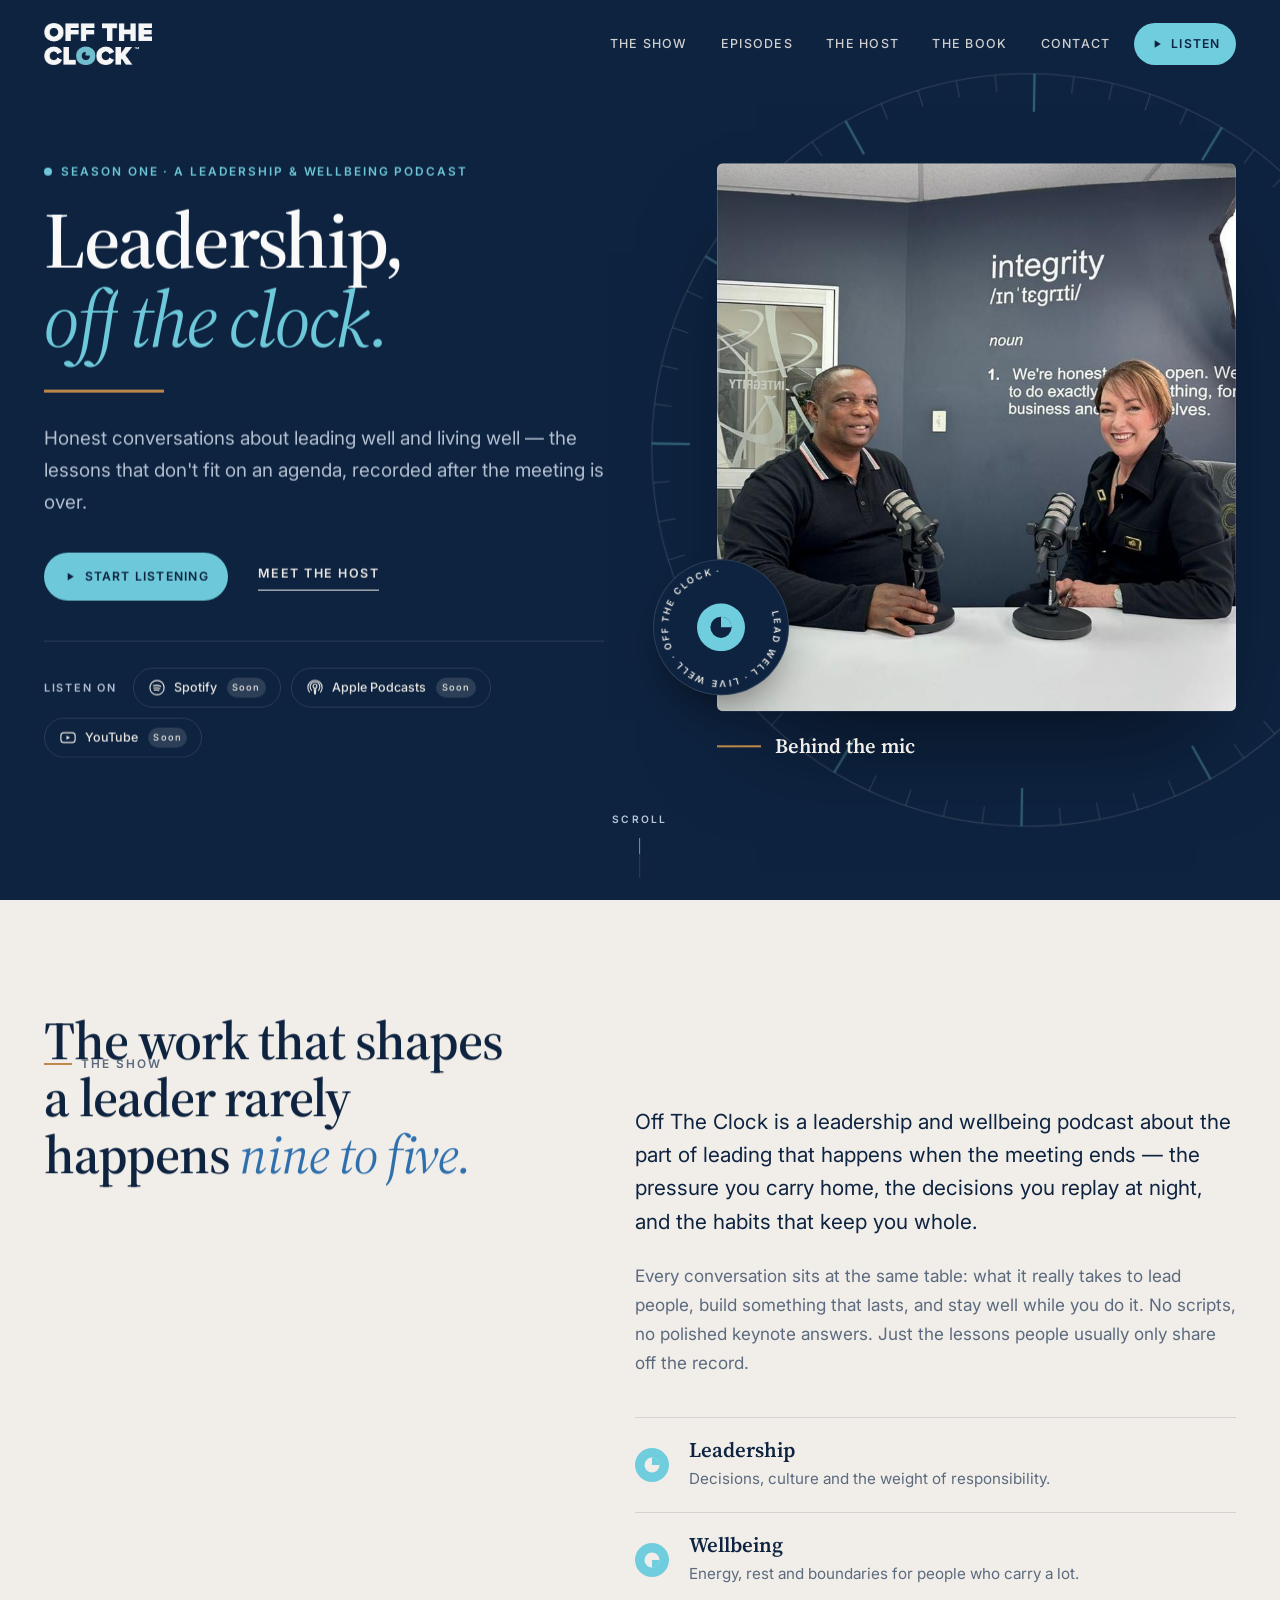
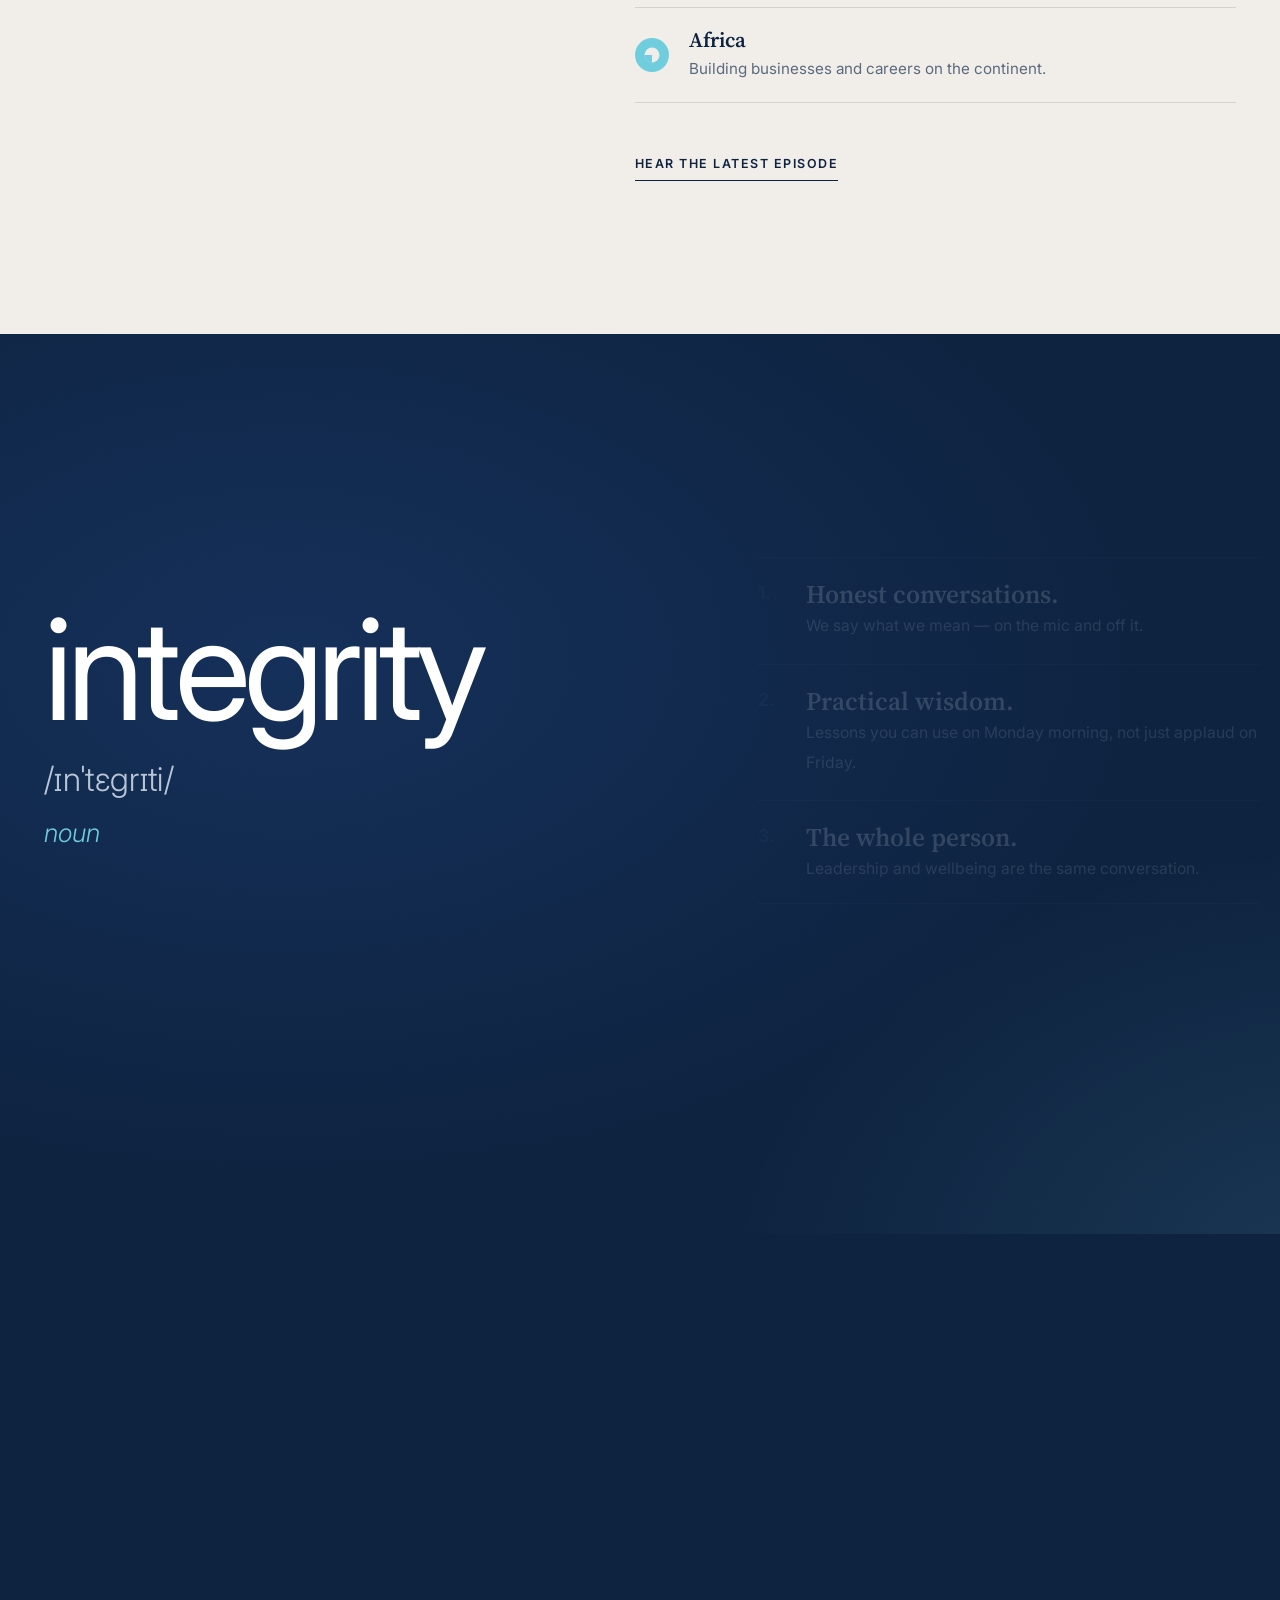
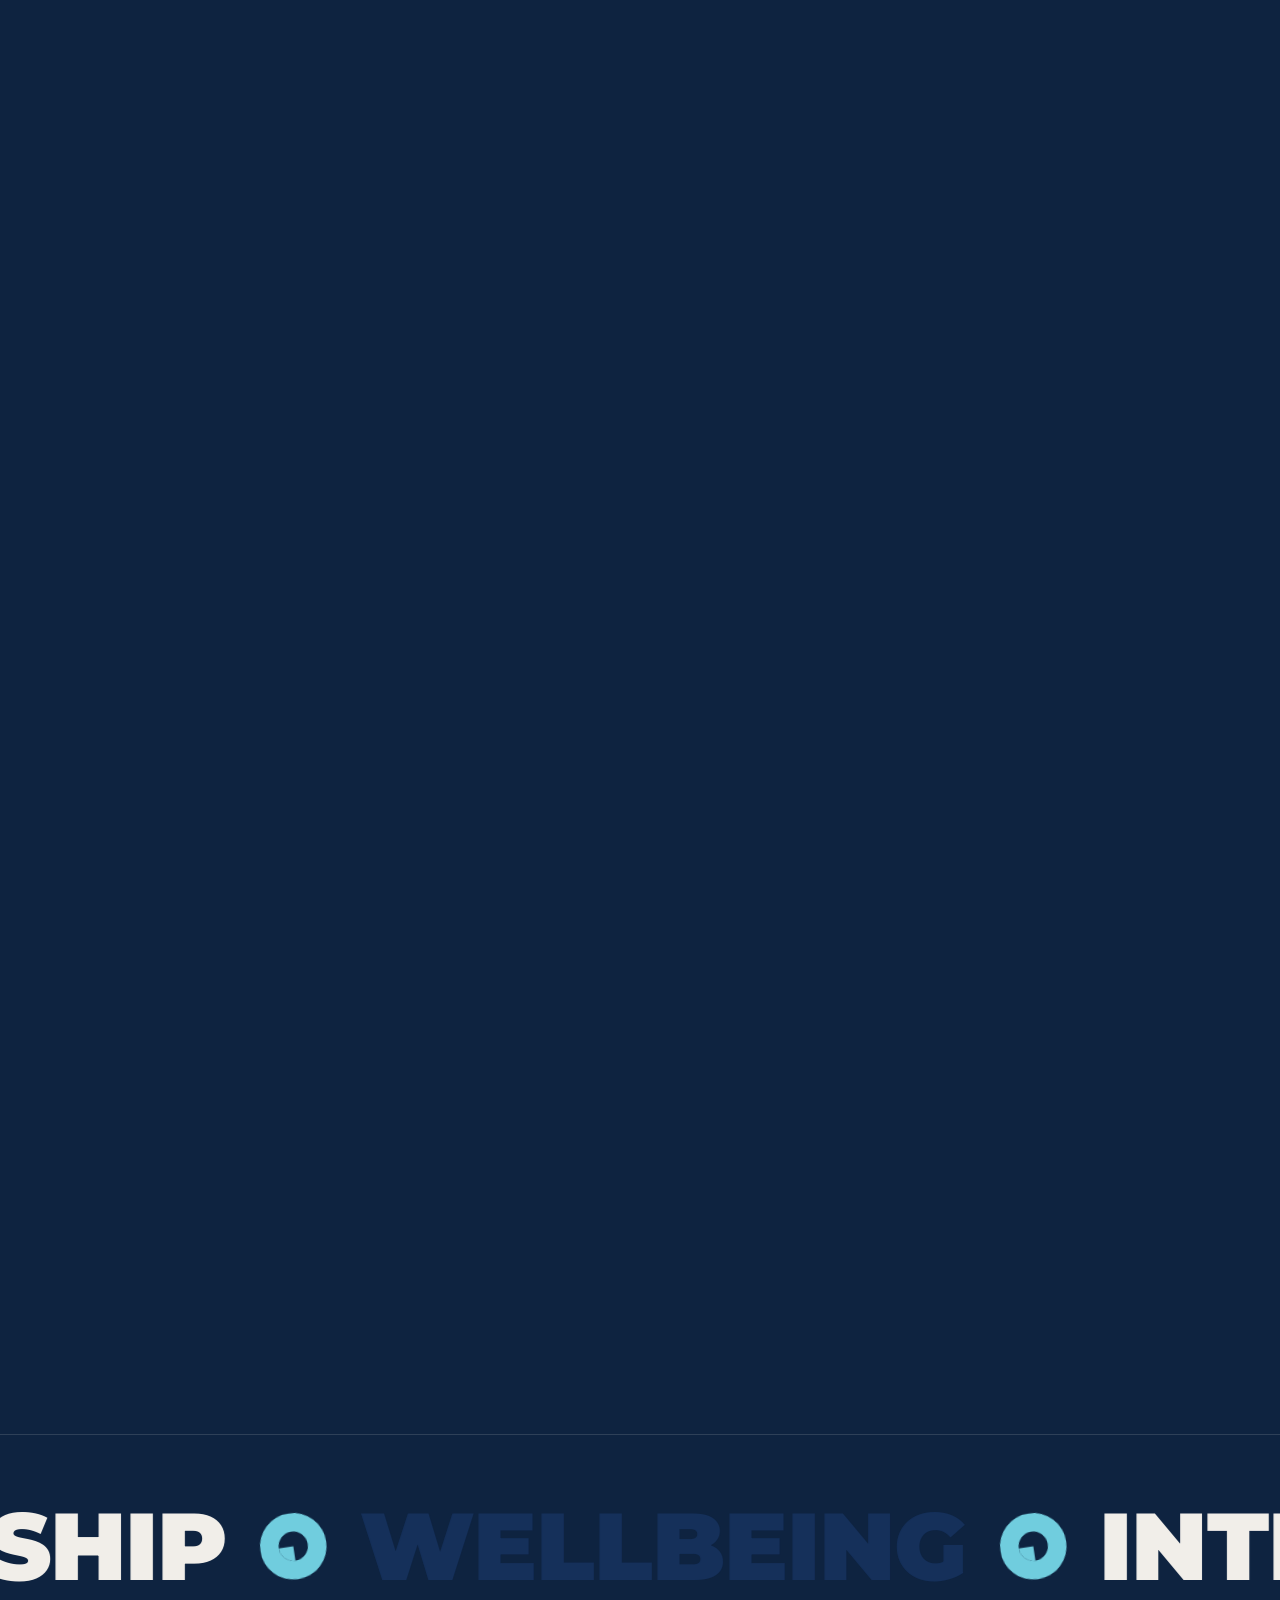
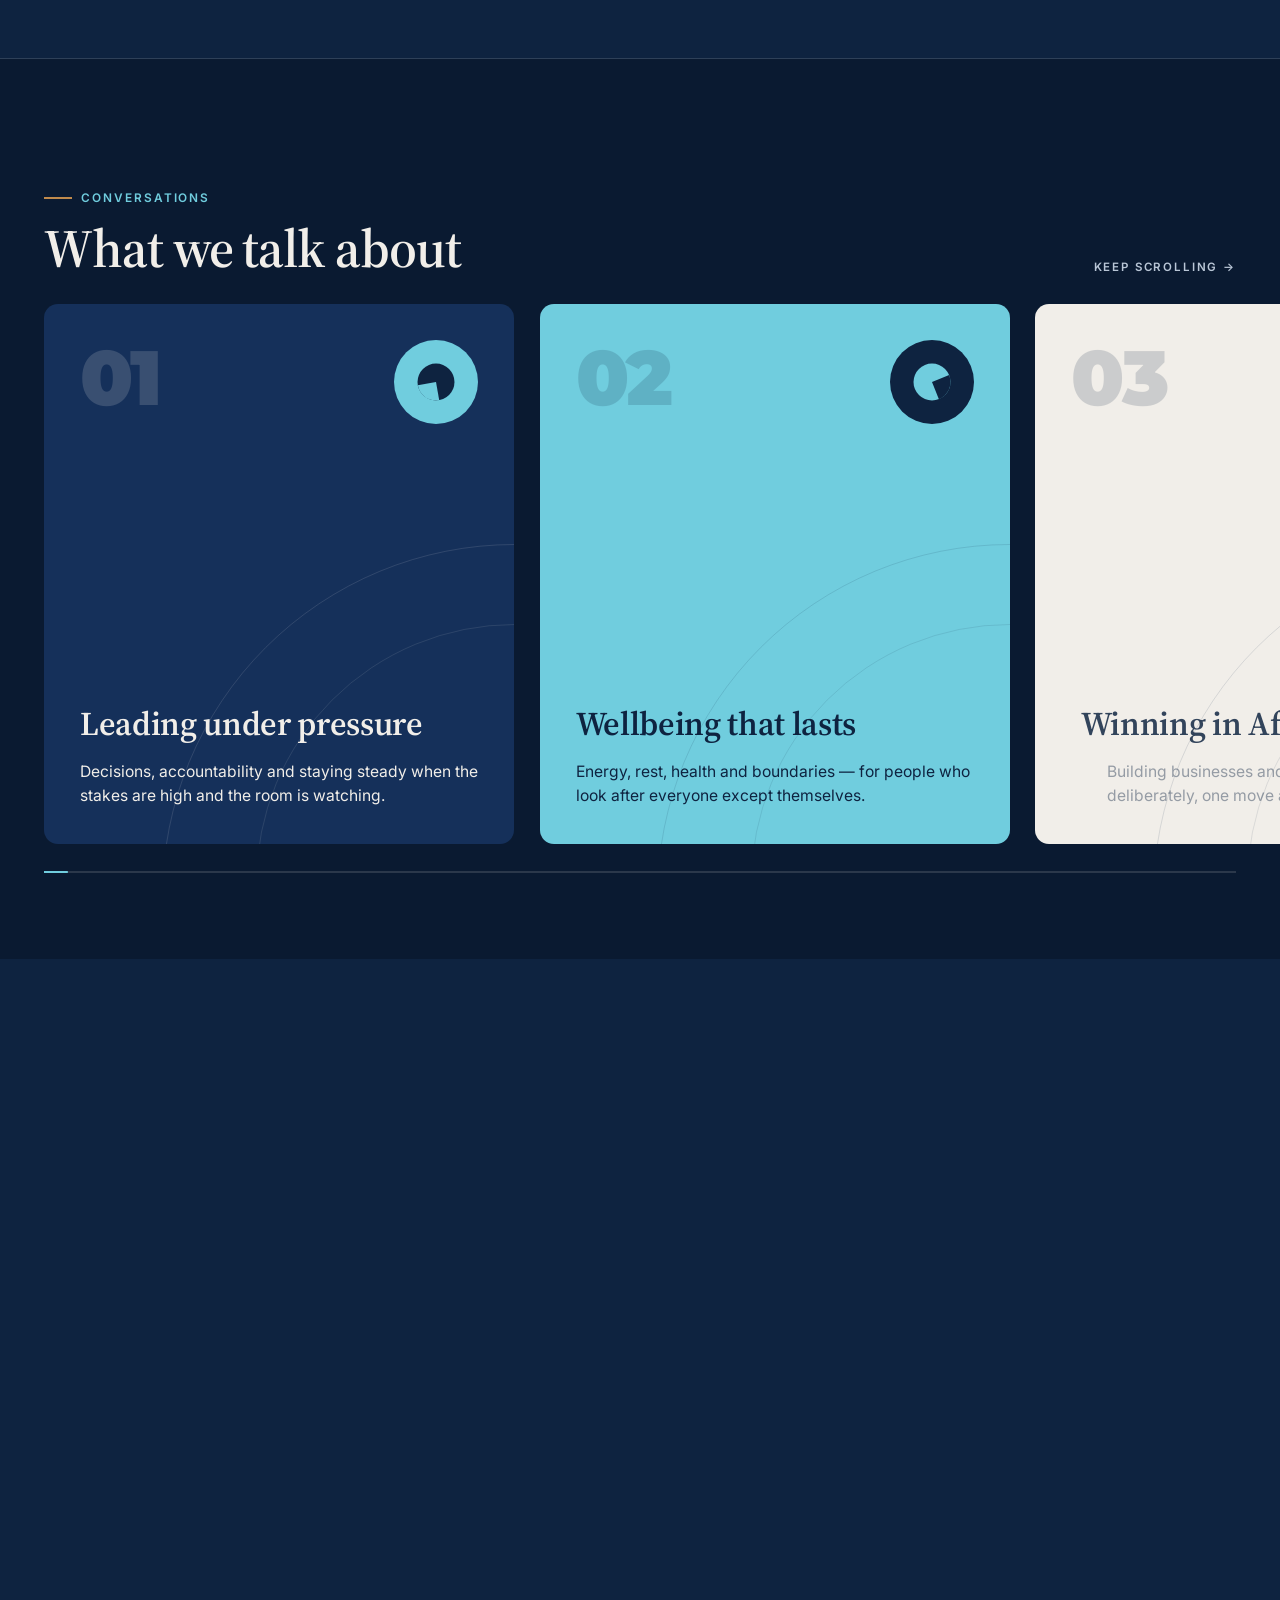
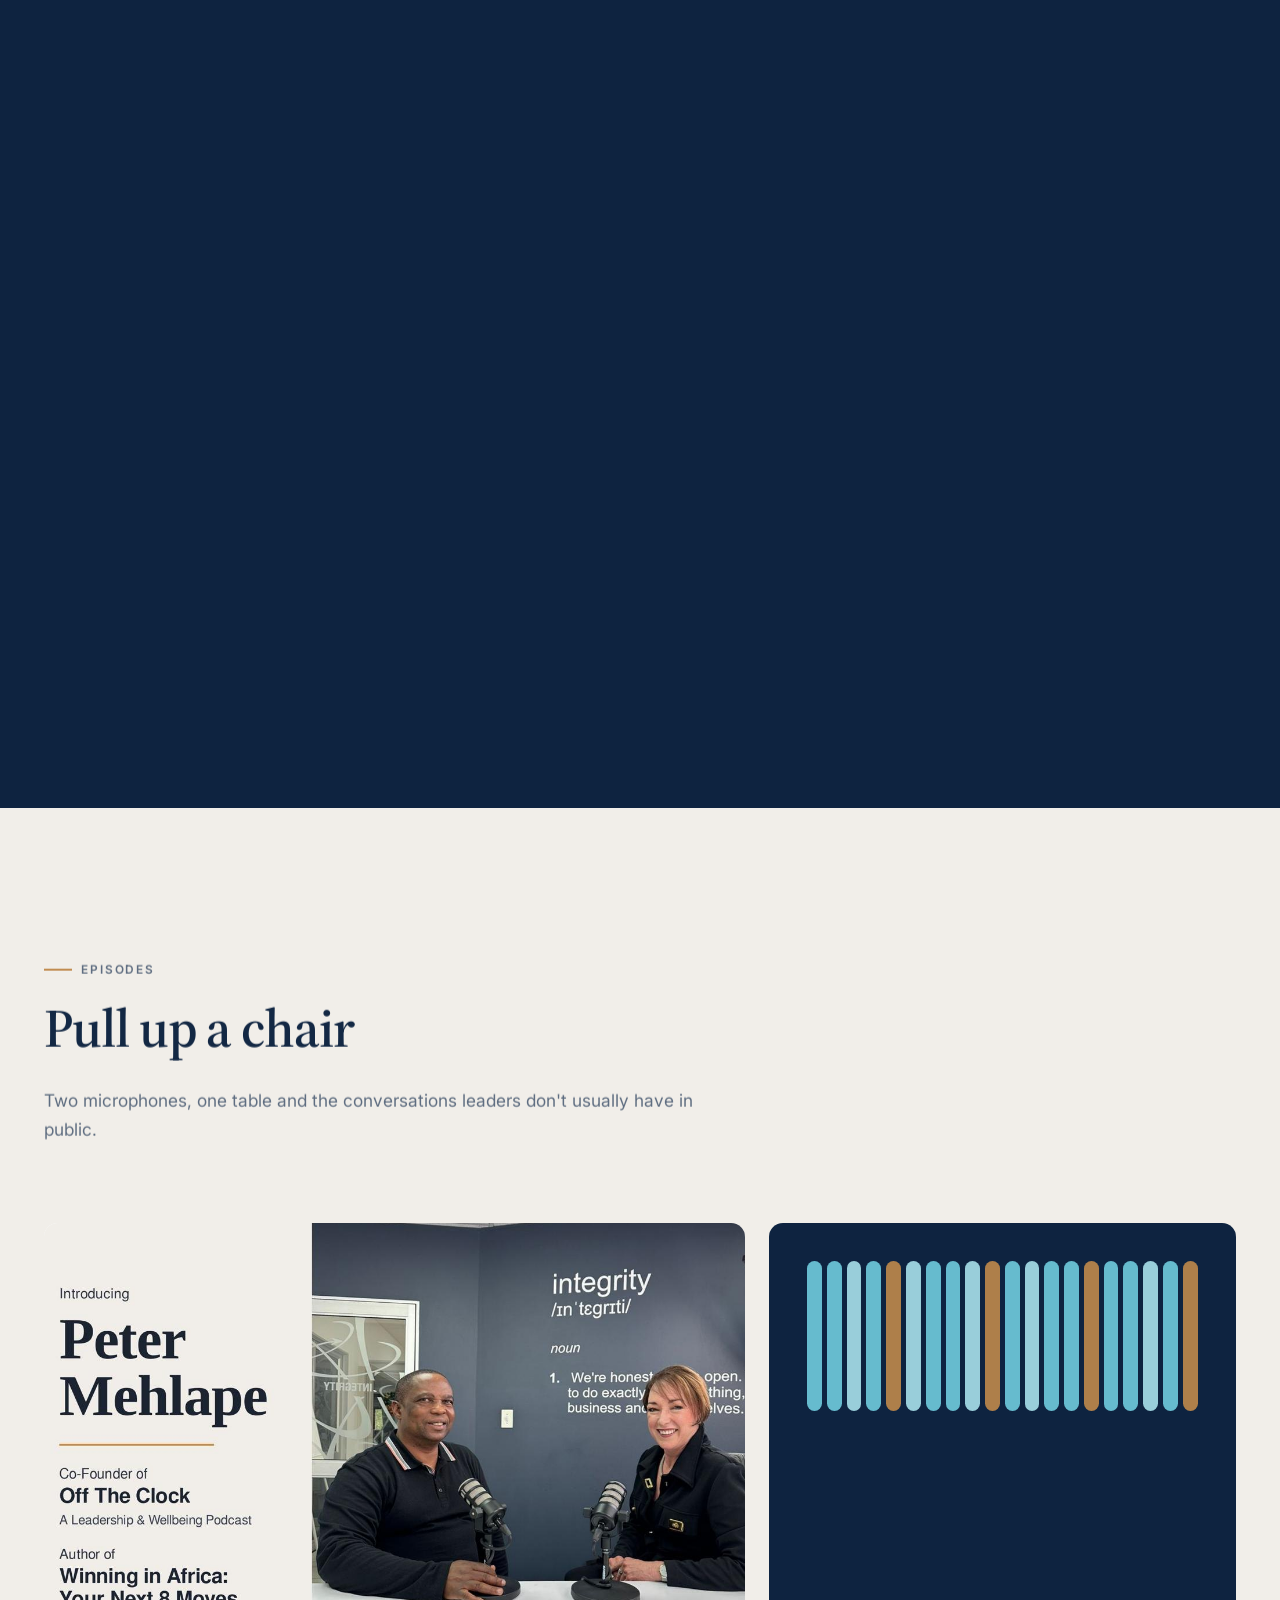
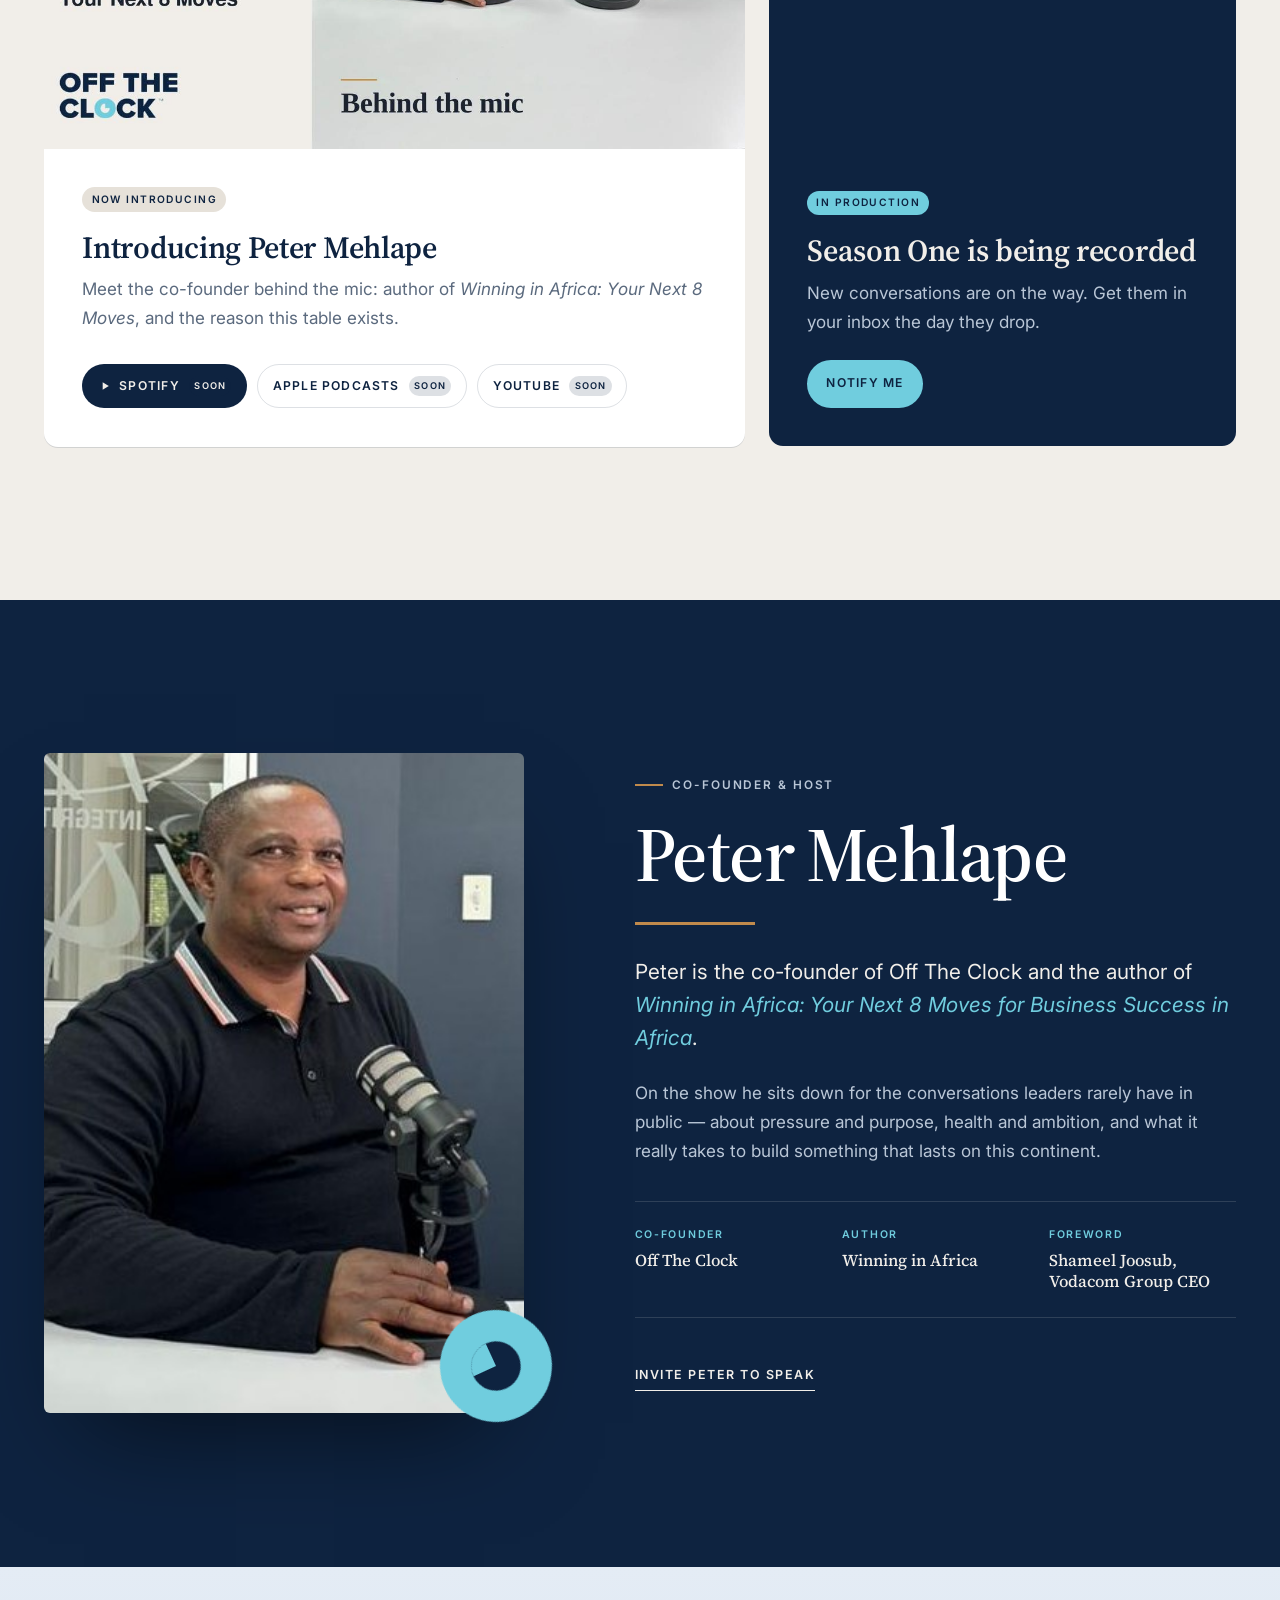
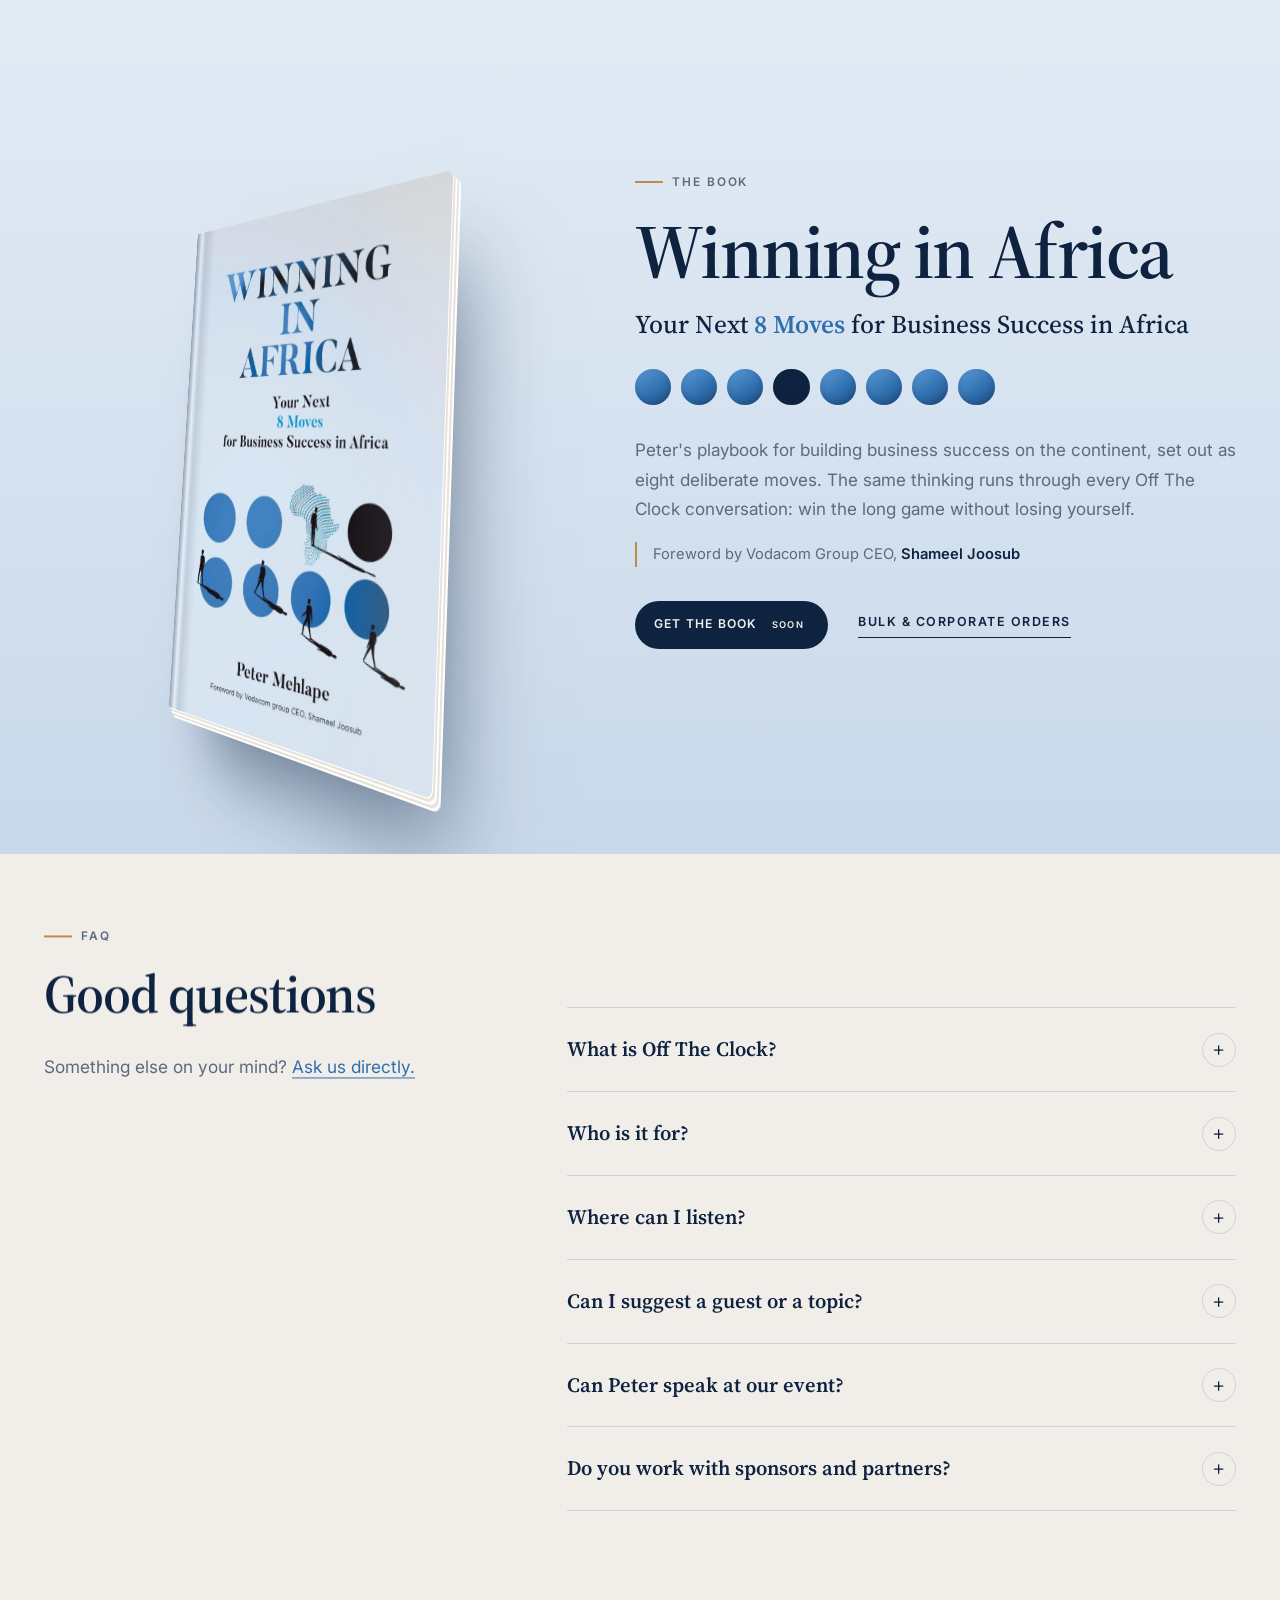
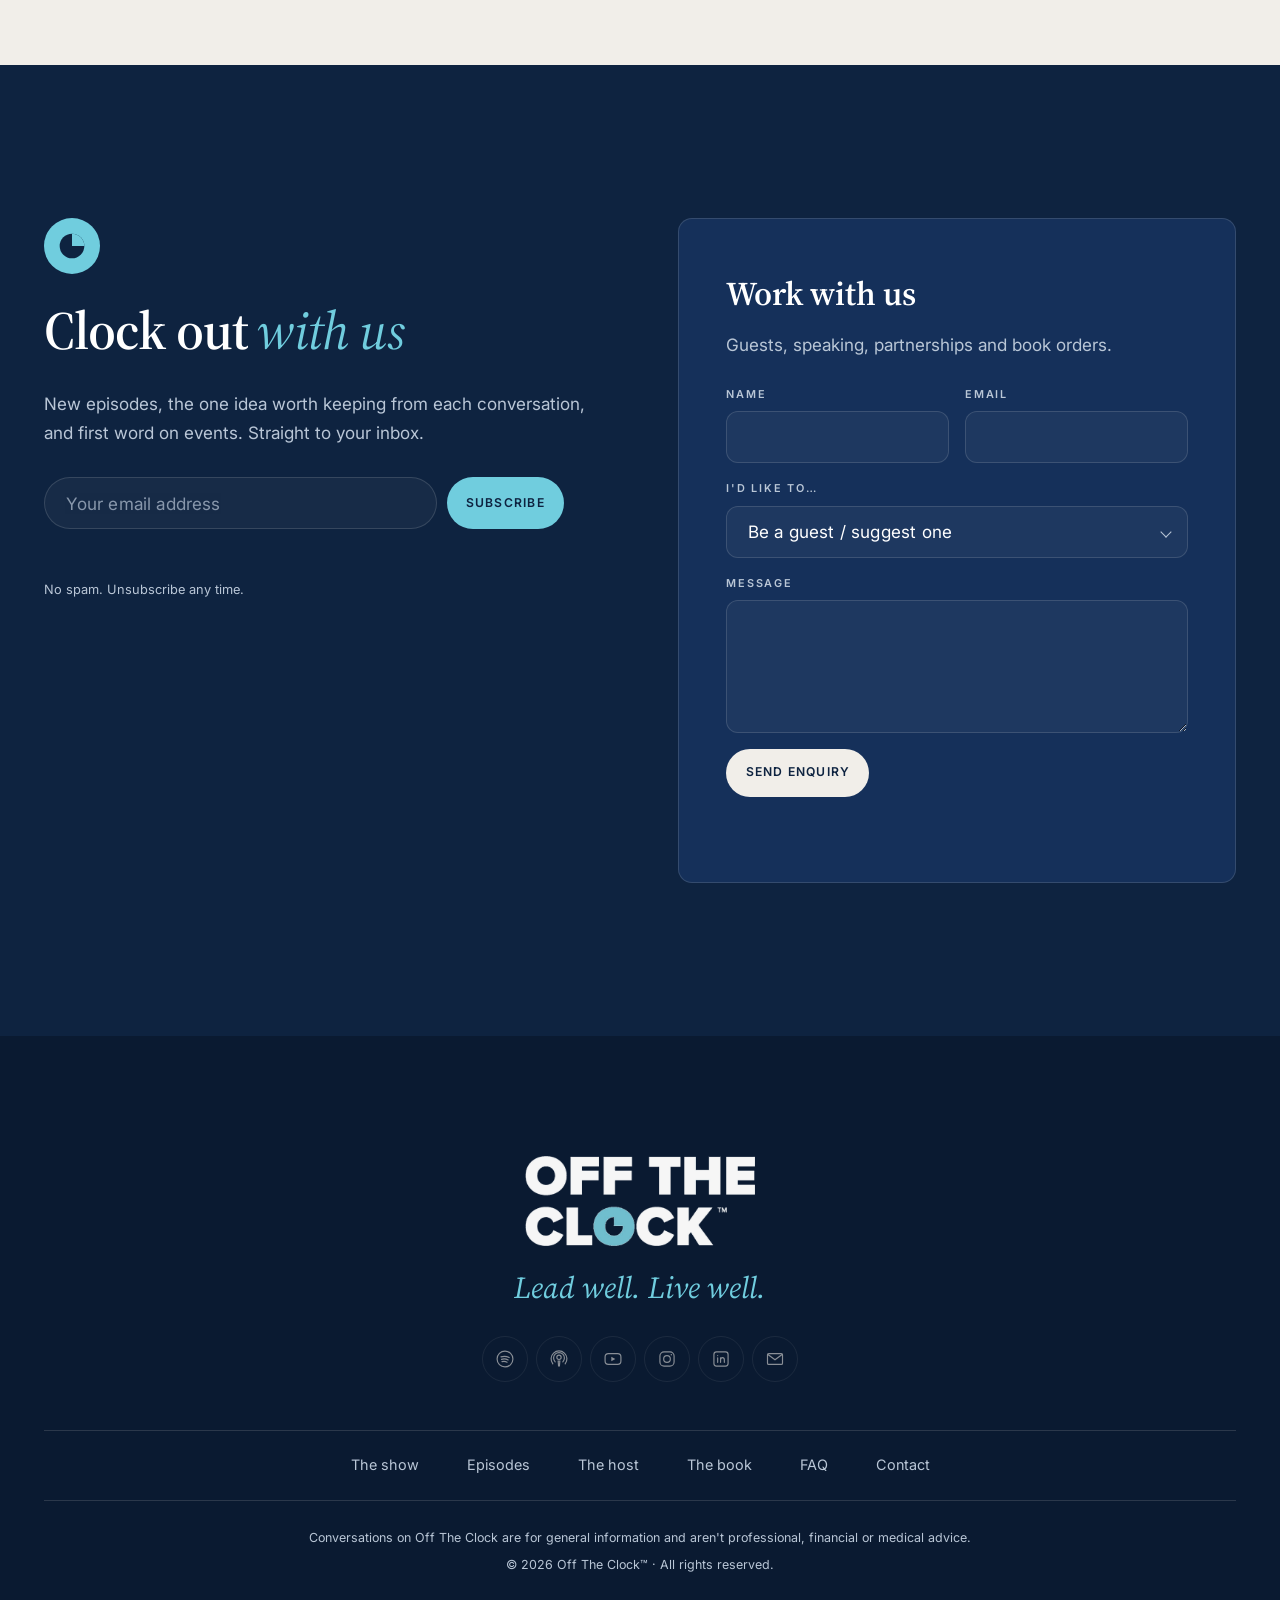
==== index.html @ 6aa18bc6 "Build Off The Clock podcast website Premium one-page site for Off The Clock, the leadership & wellbe" ====
<!doctype html>
<html lang="en-ZA">
<head>
  <meta charset="utf-8">
  <meta name="viewport" content="width=device-width, initial-scale=1, viewport-fit=cover">
  <title>Off The Clock — A Leadership &amp; Wellbeing Podcast</title>
  <meta name="description" content="Off The Clock is a leadership and wellbeing podcast co-founded by Peter Mehlape, author of Winning in Africa: Your Next 8 Moves. Honest conversations about leading well and living well.">
  <meta name="theme-color" content="#0E2340">
  <link rel="icon" href="assets/favicon.svg" type="image/svg+xml">
  <link rel="apple-touch-icon" href="assets/apple-touch-icon.png">
  <!-- TODO before launch: set og:url + <link rel="canonical"> to the live domain -->
  <meta property="og:title" content="Off The Clock — A Leadership &amp; Wellbeing Podcast">
  <meta property="og:description" content="Leadership, off the clock. Honest conversations about leading well and living well, with Peter Mehlape.">
  <meta property="og:type" content="website">
  <meta property="og:image" content="assets/og.jpg">
  <meta name="twitter:card" content="summary_large_image">

  <!-- Flag JS + reduced motion before first paint (prevents a flash of the loader in static mode) -->
  <script>
    document.documentElement.classList.add('js');
    if (window.matchMedia && matchMedia('(prefers-reduced-motion: reduce)').matches) document.documentElement.classList.add('static');
  </script>

  <link rel="preconnect" href="https://fonts.googleapis.com">
  <link rel="preconnect" href="https://fonts.gstatic.com" crossorigin>
  <link href="https://fonts.googleapis.com/css2?family=Inter:wght@300;400;500;600&family=Montserrat:wght@800;900&family=Source+Serif+4:ital,opsz,wght@0,8..60,500;0,8..60,600;0,8..60,700;1,8..60,400;1,8..60,500&display=swap" rel="stylesheet">
  <link rel="stylesheet" href="css/styles.css">
</head>
<body>

<!-- Reusable clock mark (the "O" in the logo). <use href="#clock"> renders it anywhere. -->
<svg width="0" height="0" style="position:absolute" aria-hidden="true" focusable="false">
  <defs>
    <symbol id="clock" viewBox="0 0 100 100">
      <!-- inline styles so each <use> can recolour it via --clock-ring / --clock-face -->
      <circle cx="50" cy="50" r="50" style="fill:var(--clock-ring,#70CDDE)"/>
      <circle cx="50" cy="50" r="22" style="fill:var(--clock-face,#0E2340)"/>
      <path d="M50 50V28A22 22 0 0 1 72 50Z" style="fill:var(--clock-ring,#70CDDE)"/>
    </symbol>
  </defs>
</svg>

<!-- ============================================================
     00 · LOADER — the clock hand sweeps, wordmark rises, curtain lifts
     (hidden in .static, CSS safety timeout 5s)
     ============================================================ -->
<div class="loader" aria-hidden="true">
  <div class="loader__inner">
    <svg class="clock loader__clock" viewBox="0 0 100 100">
      <circle class="clock__ring" cx="50" cy="50" r="50"/>
      <circle class="clock__face" cx="50" cy="50" r="22"/>
      <path class="clock__hand" data-loader-hand d="M50 50V28A22 22 0 0 1 72 50Z"/>
    </svg>
    <span class="loader__word"><span>Off</span> <span>the</span> <span>clock</span></span>
    <span class="loader__rule"></span>
    <span class="loader__tag">A Leadership &amp; Wellbeing Podcast</span>
  </div>
</div>

<!-- ============================================================
     01 · HEADER — logo left, inline nav (desktop), Listen CTA, burger (≤1024px)
     ============================================================ -->
<header class="hdr" data-hdr>
  <a class="hdr__brand" href="#top" aria-label="Off The Clock — home">
    <img src="assets/logo-white.png" alt="Off The Clock" width="1244" height="484">
  </a>
  <nav class="hdr__nav" aria-label="Primary">
    <a href="#show">The show</a>
    <a href="#episodes">Episodes</a>
    <a href="#host">The host</a>
    <a href="#book">The book</a>
    <a href="#contact">Contact</a>
  </nav>
  <div class="hdr__end">
    <a class="btn btn--sky hdr__cta" href="#episodes">
      <svg viewBox="0 0 24 24" aria-hidden="true"><path d="M8 5.5v13l10.5-6.5z"/></svg>
      <span>Listen</span>
    </a>
    <button class="hdr__burger" type="button" aria-expanded="false" aria-controls="drawer" data-menu-open>
      <span class="sr">Open menu</span>
      <i></i><i></i><i></i>
    </button>
  </div>
</header>

<!-- Off-canvas drawer (right) -->
<div class="drawer-scrim" data-menu-close></div>
<aside class="drawer" id="drawer" aria-label="Main menu" inert>
  <button class="drawer__close" type="button" data-menu-close><span class="sr">Close menu</span><svg viewBox="0 0 24 24" aria-hidden="true"><path d="M5 5l14 14M19 5 5 19"/></svg></button>
  <img class="drawer__logo" src="assets/logo-navy.png" alt="" width="1244" height="484">
  <nav class="drawer__nav" aria-label="Menu">
    <a href="#show"><span>01</span>The show</a>
    <a href="#episodes"><span>02</span>Episodes</a>
    <a href="#topics"><span>03</span>Conversations</a>
    <a href="#host"><span>04</span>The host</a>
    <a href="#book"><span>05</span>The book</a>
    <a href="#faq"><span>06</span>FAQ</a>
    <a href="#contact"><span>07</span>Contact</a>
  </nav>
  <p class="drawer__title">Listen on</p>
  <div class="drawer__social">
    <a href="#newsletter" data-link="spotify">Spotify</a>
    <a href="#newsletter" data-link="apple">Apple Podcasts</a>
    <a href="#newsletter" data-link="youtube">YouTube</a>
  </div>
</aside>

<main id="main">

<!-- ============================================================
     02 · HERO — split: headline + platforms left, studio photo right
     ============================================================ -->
<section class="hero section--navy" id="top">
  <!-- decorative clock dial behind everything -->
  <svg class="hero__dial" viewBox="0 0 400 400" aria-hidden="true" data-hero-dial>
    <circle cx="200" cy="200" r="198" />
    <g class="hero__ticks"></g>
  </svg>

  <div class="wrap hero__grid">
    <div class="hero__content" data-hero-content>
      <p class="eyebrow eyebrow--sky" data-hero-fade><span class="dot"></span>Season One · A Leadership &amp; Wellbeing Podcast</p>
      <h1 class="hero__title" data-split="hero">
        <span class="line">Leadership,</span>
        <span class="line"><em>off the clock.</em></span>
      </h1>
      <span class="rule" data-hero-rule></span>
      <p class="hero__sub" data-hero-fade>Honest conversations about leading well and living well — the lessons that don't fit on an agenda, recorded after the meeting is over.</p>
      <div class="hero__actions" data-hero-fade>
        <a class="btn btn--sky" href="#episodes">
          <svg viewBox="0 0 24 24" aria-hidden="true"><path d="M8 5.5v13l10.5-6.5z"/></svg>
          Start listening
        </a>
        <a class="tlink" href="#host">Meet the host</a>
      </div>
      <div class="plats" data-hero-fade>
        <span class="plats__label">Listen on</span>
        <a class="plat" href="#newsletter" data-link="spotify" aria-label="Spotify">
          <svg viewBox="0 0 24 24" aria-hidden="true"><circle cx="12" cy="12" r="9.5"/><path d="M7.2 9.4c3.3-1 6.9-.7 9.8.9M7.8 12.4c2.7-.8 5.6-.5 8 .8M8.4 15.2c2.1-.6 4.2-.4 6.1.6"/></svg>
          <span>Spotify</span>
        </a>
        <a class="plat" href="#newsletter" data-link="apple" aria-label="Apple Podcasts">
          <svg viewBox="0 0 24 24" aria-hidden="true"><circle cx="12" cy="10" r="2.6"/><path d="M11 14.4h2l-.5 6h-1zM7.4 15.4a6.5 6.5 0 1 1 9.2 0"/><path d="M4.6 17.8a9.5 9.5 0 1 1 14.8 0"/></svg>
          <span>Apple Podcasts</span>
        </a>
        <a class="plat" href="#newsletter" data-link="youtube" aria-label="YouTube">
          <svg viewBox="0 0 24 24" aria-hidden="true"><rect x="2.5" y="5.5" width="19" height="13" rx="4"/><path class="fill" d="M10 9.2v5.6l4.8-2.8z"/></svg>
          <span>YouTube</span>
        </a>
      </div>
    </div>

    <figure class="hero__media" data-hero-media>
      <div class="hero__frame" data-hero-frame>
        <div class="ph" data-hero-img>
          <img src="assets/studio.jpg" alt="Peter Mehlape and a guest at the Off The Clock studio table, two podcast microphones between them and the word 'integrity' on the wall behind" width="780" height="824" fetchpriority="high" decoding="async">
        </div>
      </div>
      <figcaption class="hero__cap" data-hero-fade><span class="rule rule--sm"></span>Behind the mic</figcaption>
      <!-- rotating badge around the clock mark -->
      <div class="badge" data-badge aria-hidden="true">
        <svg class="badge__text" viewBox="0 0 200 200">
          <defs><path id="badge-circle" d="M100 100m-78 0a78 78 0 1 1 156 0a78 78 0 1 1-156 0"/></defs>
          <text><textPath href="#badge-circle">LEAD WELL · LIVE WELL · OFF THE CLOCK ·</textPath></text>
        </svg>
        <svg class="clock badge__clock"><use href="#clock"/></svg>
      </div>
    </figure>
  </div>

  <a class="hero__cue" href="#show" aria-label="Scroll to the show" data-hero-fade>
    <span>Scroll</span>
    <i></i>
  </a>
</section>

<!-- ============================================================
     03 · THE SHOW — statement + copy + three pillars
     ============================================================ -->
<section class="show section--paper" id="show">
  <div class="wrap show__grid">
    <div class="show__head">
      <p class="eyebrow" data-fade>The show</p>
      <h2 class="h-display" data-split data-speed="0.85">The work that shapes a leader rarely happens <em>nine to five.</em></h2>
    </div>
    <div class="show__copy">
      <p class="lead" data-fade>Off The Clock is a leadership and wellbeing podcast about the part of leading that happens when the meeting ends — the pressure you carry home, the decisions you replay at night, and the habits that keep you whole.</p>
      <p data-fade>Every conversation sits at the same table: what it really takes to lead people, build something that lasts, and stay well while you do it. No scripts, no polished keynote answers. Just the lessons people usually only share off the record.</p>
      <ol class="pillars" data-stagger>
        <li>
          <svg class="clock clock--sm"><use href="#clock"/></svg>
          <div><strong>Leadership</strong><span>Decisions, culture and the weight of responsibility.</span></div>
        </li>
        <li>
          <svg class="clock clock--sm clock--q2"><use href="#clock"/></svg>
          <div><strong>Wellbeing</strong><span>Energy, rest and boundaries for people who carry a lot.</span></div>
        </li>
        <li>
          <svg class="clock clock--sm clock--q3"><use href="#clock"/></svg>
          <div><strong>Africa</strong><span>Building businesses and careers on the continent.</span></div>
        </li>
      </ol>
      <a class="tlink tlink--ink" href="#episodes" data-fade>Hear the latest episode</a>
    </div>
  </div>
</section>

<!-- ============================================================
     04 · INTEGRITY — PINNED: the studio wall as typography.
          The word rises, then three definitions (the show's principles) light up in turn.
     ============================================================ -->
<section class="integrity section--navy" id="integrity" data-pin="integrity">
  <div class="integrity__stage">
    <div class="integrity__bg" data-int-bg aria-hidden="true"></div>
    <div class="wrap integrity__inner">
      <div class="integrity__word">
        <h2 class="integrity__title" data-int-title>integrity</h2>
        <p class="integrity__ipa" data-int-ipa>/ɪnˈtɛɡrɪti/</p>
        <p class="integrity__pos" data-int-ipa><em>noun</em></p>
      </div>
      <ol class="defs">
        <li data-def><span>1.</span><div><strong>Honest conversations.</strong><em>We say what we mean — on the mic and off it.</em></div></li>
        <li data-def><span>2.</span><div><strong>Practical wisdom.</strong><em>Lessons you can use on Monday morning, not just applaud on Friday.</em></div></li>
        <li data-def><span>3.</span><div><strong>The whole person.</strong><em>Leadership and wellbeing are the same conversation.</em></div></li>
      </ol>
      <p class="integrity__note" data-int-note>We record at a table with this word on the wall. We took it personally.</p>
    </div>
  </div>
</section>

<!-- ============================================================
     04b · MARQUEE — continuous ticker; speeds up / reverses with scroll velocity
     ============================================================ -->
<section class="marquee section--navy" aria-hidden="true">
  <div class="marquee__row" data-marquee>
    <div class="marquee__set"><span>Leadership</span><svg class="clock"><use href="#clock"/></svg><span>Wellbeing</span><svg class="clock"><use href="#clock"/></svg><span>Integrity</span><svg class="clock"><use href="#clock"/></svg><span>Winning in Africa</span><svg class="clock"><use href="#clock"/></svg><span>Off the clock</span><svg class="clock"><use href="#clock"/></svg></div>
    <div class="marquee__set"><span>Leadership</span><svg class="clock"><use href="#clock"/></svg><span>Wellbeing</span><svg class="clock"><use href="#clock"/></svg><span>Integrity</span><svg class="clock"><use href="#clock"/></svg><span>Winning in Africa</span><svg class="clock"><use href="#clock"/></svg><span>Off the clock</span><svg class="clock"><use href="#clock"/></svg></div>
  </div>
</section>

<!-- ============================================================
     05 · TOPICS — PINNED horizontal gallery of conversation themes.
          Each card's clock hand turns as the card crosses the screen.
     ============================================================ -->
<section class="topics section--deep" id="topics" data-pin="topics">
  <div class="topics__stage">
    <div class="topics__head wrap">
      <div>
        <p class="eyebrow eyebrow--sky" data-fade>Conversations</p>
        <h2 class="h-display" data-split>What we talk about</h2>
      </div>
      <p class="topics__hint" data-fade>Keep scrolling <span aria-hidden="true">→</span></p>
    </div>
    <div class="topics__viewport">
      <div class="topics__track" data-track>
        <article class="tcard tcard--navy">
          <span class="tcard__num">01</span>
          <svg class="clock tcard__clock" viewBox="0 0 100 100"><circle class="clock__ring" cx="50" cy="50" r="50"/><circle class="clock__face" cx="50" cy="50" r="22"/><path class="clock__hand" data-hand d="M50 50V28A22 22 0 0 1 72 50Z"/></svg>
          <div class="tcard__body"><h3 class="tcard__label">Leading under pressure</h3><p class="tcard__meta">Decisions, accountability and staying steady when the stakes are high and the room is watching.</p></div>
        </article>
        <article class="tcard tcard--sky">
          <span class="tcard__num">02</span>
          <svg class="clock tcard__clock" viewBox="0 0 100 100"><circle class="clock__ring" cx="50" cy="50" r="50"/><circle class="clock__face" cx="50" cy="50" r="22"/><path class="clock__hand" data-hand d="M50 50V28A22 22 0 0 1 72 50Z"/></svg>
          <div class="tcard__body"><h3 class="tcard__label">Wellbeing that lasts</h3><p class="tcard__meta">Energy, rest, health and boundaries — for people who look after everyone except themselves.</p></div>
        </article>
        <article class="tcard tcard--paper">
          <span class="tcard__num">03</span>
          <svg class="clock tcard__clock" viewBox="0 0 100 100"><circle class="clock__ring" cx="50" cy="50" r="50"/><circle class="clock__face" cx="50" cy="50" r="22"/><path class="clock__hand" data-hand d="M50 50V28A22 22 0 0 1 72 50Z"/></svg>
          <div class="tcard__body"><h3 class="tcard__label">Winning in Africa</h3><p class="tcard__meta">Building businesses and careers on the continent — deliberately, one move at a time.</p></div>
        </article>
        <article class="tcard tcard--gold">
          <span class="tcard__num">04</span>
          <svg class="clock tcard__clock" viewBox="0 0 100 100"><circle class="clock__ring" cx="50" cy="50" r="50"/><circle class="clock__face" cx="50" cy="50" r="22"/><path class="clock__hand" data-hand d="M50 50V28A22 22 0 0 1 72 50Z"/></svg>
          <div class="tcard__body"><h3 class="tcard__label">Culture &amp; teams</h3><p class="tcard__meta">Building teams people want to show up for — and keeping your word when it costs you.</p></div>
        </article>
        <article class="tcard tcard--ink">
          <span class="tcard__num">05</span>
          <svg class="clock tcard__clock" viewBox="0 0 100 100"><circle class="clock__ring" cx="50" cy="50" r="50"/><circle class="clock__face" cx="50" cy="50" r="22"/><path class="clock__hand" data-hand d="M50 50V28A22 22 0 0 1 72 50Z"/></svg>
          <div class="tcard__body"><h3 class="tcard__label">Life off the clock</h3><p class="tcard__meta">Family, health and purpose — the parts of life that make the work worth doing.</p></div>
        </article>
      </div>
    </div>
    <div class="topics__progress" aria-hidden="true"><span data-track-bar></span></div>
  </div>
</section>

<!-- ============================================================
     06 · EPISODES — featured episode + "in production" card
     To add an episode: duplicate the .ep block. Platform links come from LINKS in js/main.js.
     ============================================================ -->
<section class="episodes section--paper" id="episodes">
  <div class="wrap">
    <header class="sec-head">
      <p class="eyebrow" data-fade>Episodes</p>
      <h2 class="h-display" data-split>Pull up a chair</h2>
      <p class="sec-head__lead" data-fade>Two microphones, one table and the conversations leaders don't usually have in public.</p>
    </header>

    <ul class="epgrid" data-batch>
      <li class="ep ep--feature" data-tilt>
        <div class="ep__media"><div class="zoom"><div class="ph">
          <img src="assets/promo-introducing-peter.jpg" alt="Introducing Peter Mehlape — Co-Founder of Off The Clock and author of Winning in Africa, pictured behind the mic in the studio" width="1280" height="960" loading="lazy" decoding="async">
        </div></div></div>
        <div class="ep__body">
          <span class="tag">Now introducing</span>
          <h3>Introducing Peter Mehlape</h3>
          <p>Meet the co-founder behind the mic: author of <em>Winning in Africa: Your Next 8 Moves</em>, and the reason this table exists.</p>
          <div class="ep__listen">
            <a class="btn btn--navy" href="#newsletter" data-link="spotify">
              <svg viewBox="0 0 24 24" aria-hidden="true"><path d="M8 5.5v13l10.5-6.5z"/></svg>Spotify
            </a>
            <a class="btn btn--line" href="#newsletter" data-link="apple">Apple Podcasts</a>
            <a class="btn btn--line" href="#newsletter" data-link="youtube">YouTube</a>
          </div>
        </div>
      </li>
      <li class="ep ep--next">
        <div class="ep__wave" aria-hidden="true" data-wave>
          <i></i><i></i><i></i><i></i><i></i><i></i><i></i><i></i><i></i><i></i><i></i><i></i><i></i><i></i><i></i><i></i><i></i><i></i><i></i><i></i>
        </div>
        <div class="ep__body">
          <span class="tag tag--sky">In production</span>
          <h3>Season One is being recorded</h3>
          <p>New conversations are on the way. Get them in your inbox the day they drop.</p>
          <a class="btn btn--sky" href="#newsletter">Notify me</a>
        </div>
      </li>
    </ul>
  </div>
</section>

<!-- ============================================================
     07 · HOST — portrait + bio + credentials
     ============================================================ -->
<section class="host section--navy" id="host">
  <div class="wrap host__grid">
    <div class="host__media" data-host-media>
      <div class="host__frame">
        <div class="ph" data-drift>
          <img src="assets/peter.jpg" alt="Portrait of Peter Mehlape smiling at the studio table beside a podcast microphone" width="400" height="550" loading="lazy" decoding="async">
        </div>
      </div>
      <svg class="clock host__clock" aria-hidden="true"><use href="#clock"/></svg>
    </div>
    <div class="host__copy">
      <p class="eyebrow eyebrow--sky" data-fade>Co-founder &amp; host</p>
      <h2 class="h-display h-display--xl" data-split>Peter Mehlape</h2>
      <span class="rule" data-fade></span>
      <p class="lead" data-fade>Peter is the co-founder of Off The Clock and the author of <em>Winning in Africa: Your Next 8 Moves for Business Success in Africa</em>.</p>
      <p data-fade>On the show he sits down for the conversations leaders rarely have in public — about pressure and purpose, health and ambition, and what it really takes to build something that lasts on this continent.</p>
      <dl class="creds" data-stagger>
        <div><dt>Co-Founder</dt><dd>Off The Clock</dd></div>
        <div><dt>Author</dt><dd>Winning in Africa</dd></div>
        <div><dt>Foreword</dt><dd>Shameel Joosub, Vodacom Group CEO</dd></div>
      </dl>
      <a class="tlink" href="#contact" data-topic="Book Peter to speak" data-fade>Invite Peter to speak</a>
    </div>
  </div>
</section>

<!-- ============================================================
     08 · BOOK — Winning in Africa: 3D cover + eight moves
     ============================================================ -->
<section class="book section--sky" id="book">
  <div class="wrap book__grid">
    <div class="book__stage">
      <div class="book3d-scroll" data-book-scroll>
        <div class="book3d" data-book>
          <div class="book3d__cover">
            <img src="assets/book-winning-in-africa.jpg" alt="Cover of Winning in Africa: Your Next 8 Moves for Business Success in Africa by Peter Mehlape, foreword by Vodacom Group CEO Shameel Joosub" width="854" height="1280" loading="lazy" decoding="async">
          </div>
        </div>
      </div>
    </div>
    <div class="book__copy">
      <p class="eyebrow" data-fade>The book</p>
      <h2 class="h-display h-display--xl" data-split>Winning in Africa</h2>
      <p class="book__sub" data-fade>Your Next <strong>8 Moves</strong> for Business Success in Africa</p>
      <div class="moves" aria-label="Eight moves" data-moves>
        <i></i><i></i><i></i><i></i><i></i><i></i><i></i><i></i>
      </div>
      <p data-fade>Peter's playbook for building business success on the continent, set out as eight deliberate moves. The same thinking runs through every Off The Clock conversation: win the long game without losing yourself.</p>
      <p class="book__fwd" data-fade>Foreword by Vodacom Group CEO, <strong>Shameel Joosub</strong></p>
      <div class="book__actions" data-fade>
        <a class="btn btn--navy" href="#contact" data-link="book" data-topic="Order Winning in Africa">Get the book</a>
        <a class="tlink tlink--ink" href="#contact" data-topic="Order Winning in Africa">Bulk &amp; corporate orders</a>
      </div>
    </div>
  </div>
</section>

<!-- ============================================================
     09 · FAQ
     ============================================================ -->
<section class="faq section--paper" id="faq">
  <div class="wrap faq__grid">
    <header class="sec-head" data-speed="0.85">
      <p class="eyebrow" data-fade>FAQ</p>
      <h2 class="h-display" data-split>Good questions</h2>
      <p class="sec-head__lead" data-fade>Something else on your mind? <a class="inline" href="#contact">Ask us directly.</a></p>
    </header>
    <div class="faq__list">
      <details data-fade><summary>What is Off The Clock?</summary><p>A leadership and wellbeing podcast co-founded by Peter Mehlape. Each episode is an honest conversation about leading well and living well — the lessons people usually only share off the record.</p></details>
      <details data-fade><summary>Who is it for?</summary><p>Leaders, founders, managers and anyone carrying responsibility for other people — and anyone who wants to do that without burning out.</p></details>
      <details data-fade><summary>Where can I listen?</summary><p>On the major podcast platforms. The links on this page go live as each platform launches — subscribe to the newsletter and you'll hear the moment they do.</p></details>
      <details data-fade><summary>Can I suggest a guest or a topic?</summary><p>Please do. Use the enquiry form below and choose “Be a guest / suggest one”. Tell us who they are and what the conversation should be about.</p></details>
      <details data-fade><summary>Can Peter speak at our event?</summary><p>Yes. Send a short brief through the enquiry form — the date, audience and what you'd like people to leave with.</p></details>
      <details data-fade><summary>Do you work with sponsors and partners?</summary><p>Selectively, and only with partners whose values fit the show. Choose “Partnerships” in the enquiry form.</p></details>
    </div>
  </div>
</section>

<!-- ============================================================
     10 · CONTACT — newsletter (left) + enquiry form (right)
     Endpoints and email live in LINKS / *_ENDPOINT in js/main.js
     ============================================================ -->
<section class="contact section--navy" id="contact">
  <div class="wrap contact__grid">
    <div class="contact__letter" id="newsletter">
      <svg class="clock contact__clock" aria-hidden="true"><use href="#clock"/></svg>
      <h2 class="h-display" data-split>Clock out <em>with us</em></h2>
      <p data-fade>New episodes, the one idea worth keeping from each conversation, and first word on events. Straight to your inbox.</p>
      <form class="signup" data-signup data-fade action="#" method="post" novalidate>
        <label class="sr" for="email">Email address</label>
        <input id="email" name="email" type="email" placeholder="Your email address" autocomplete="email" required>
        <button class="btn btn--sky" type="submit">Subscribe</button>
        <p class="signup__msg" data-signup-msg role="status"></p>
      </form>
      <p class="fine" data-fade>No spam. Unsubscribe any time.</p>
    </div>

    <div class="contact__form" data-fade>
      <h3>Work with us</h3>
      <p>Guests, speaking, partnerships and book orders.</p>
      <form class="enquiry" data-enquiry action="#" method="post" novalidate>
        <div class="field">
          <label for="q-name">Name</label>
          <input id="q-name" name="name" type="text" autocomplete="name" required>
        </div>
        <div class="field">
          <label for="q-email">Email</label>
          <input id="q-email" name="email" type="email" autocomplete="email" required>
        </div>
        <div class="field field--full">
          <label for="q-topic">I'd like to…</label>
          <select id="q-topic" name="topic">
            <option>Be a guest / suggest one</option>
            <option>Book Peter to speak</option>
            <option>Partnerships &amp; sponsorship</option>
            <option>Order Winning in Africa</option>
            <option>Something else</option>
          </select>
        </div>
        <div class="field field--full">
          <label for="q-msg">Message</label>
          <textarea id="q-msg" name="message" rows="4" required></textarea>
        </div>
        <!-- honeypot: humans never see or fill this -->
        <input class="hp" type="text" name="company" tabindex="-1" autocomplete="off" aria-hidden="true">
        <button class="btn btn--light" type="submit">Send enquiry</button>
        <p class="signup__msg" data-enquiry-msg role="status"></p>
      </form>
    </div>
  </div>
</section>

</main>

<!-- ============================================================
     11 · FOOTER — logo, tagline, socials, link row, giant rising wordmark
     ============================================================ -->
<footer class="ftr" id="footer">
  <div class="wrap ftr__top">
    <img class="ftr__logo" src="assets/logo-white.png" alt="Off The Clock" width="1244" height="484" loading="lazy">
    <p class="ftr__script">Lead well. Live well.</p>
    <ul class="ftr__social" data-stagger>
      <li><a href="#newsletter" data-link="spotify" aria-label="Spotify"><svg viewBox="0 0 24 24" aria-hidden="true"><circle cx="12" cy="12" r="9.5"/><path d="M7.2 9.4c3.3-1 6.9-.7 9.8.9M7.8 12.4c2.7-.8 5.6-.5 8 .8M8.4 15.2c2.1-.6 4.2-.4 6.1.6"/></svg></a></li>
      <li><a href="#newsletter" data-link="apple" aria-label="Apple Podcasts"><svg viewBox="0 0 24 24" aria-hidden="true"><circle cx="12" cy="10" r="2.6"/><path d="M11 14.4h2l-.5 6h-1zM7.4 15.4a6.5 6.5 0 1 1 9.2 0"/><path d="M4.6 17.8a9.5 9.5 0 1 1 14.8 0"/></svg></a></li>
      <li><a href="#newsletter" data-link="youtube" aria-label="YouTube"><svg viewBox="0 0 24 24" aria-hidden="true"><rect x="2.5" y="5.5" width="19" height="13" rx="4"/><path class="fill" d="M10 9.2v5.6l4.8-2.8z"/></svg></a></li>
      <li><a href="#newsletter" data-link="instagram" aria-label="Instagram"><svg viewBox="0 0 24 24" aria-hidden="true"><rect x="3.5" y="3.5" width="17" height="17" rx="5"/><circle cx="12" cy="12" r="4"/><circle cx="17.2" cy="6.8" r=".9" class="fill"/></svg></a></li>
      <li><a href="#newsletter" data-link="linkedin" aria-label="LinkedIn"><svg viewBox="0 0 24 24" aria-hidden="true"><rect x="3.5" y="3.5" width="17" height="17" rx="3"/><path d="M8 10.5V16M8 7.8v.1M11.5 16v-5.5M11.5 13c0-1.6 1-2.6 2.3-2.6s2.2.9 2.2 2.6v3"/></svg></a></li>
      <li><a href="#contact" data-link="email" aria-label="Email"><svg viewBox="0 0 24 24" aria-hidden="true"><rect x="3" y="5.5" width="18" height="13" rx="1.5"/><path d="M3.5 6.5 12 13l8.5-6.5"/></svg></a></li>
    </ul>
  </div>
  <nav class="ftr__links wrap" aria-label="Footer" data-stagger>
    <a href="#show">The show</a><a href="#episodes">Episodes</a><a href="#host">The host</a><a href="#book">The book</a><a href="#faq">FAQ</a><a href="#contact">Contact</a>
  </nav>
  <div class="wrap ftr__base" data-fade>
    <p>Conversations on Off The Clock are for general information and aren't professional, financial or medical advice.</p>
    <p>© <span data-year>2026</span> Off The Clock™ · All rights reserved.</p>
  </div>
  <div class="ftr__mark" aria-hidden="true">
    <span data-footer-mark>Off the cl<svg class="clock ftr__o" viewBox="0 0 100 100"><circle class="clock__ring" cx="50" cy="50" r="50"/><circle class="clock__face" cx="50" cy="50" r="22"/><path class="clock__hand" data-footer-hand d="M50 50V28A22 22 0 0 1 72 50Z"/></svg>ck</span>
  </div>
</footer>

<!-- BACK TO TOP — floating button with scroll-progress ring -->
<a class="totop" href="#top" data-totop aria-label="Back to top">
  <svg class="totop__ring" viewBox="0 0 48 48" aria-hidden="true"><circle cx="24" cy="24" r="22" class="totop__track"/><circle cx="24" cy="24" r="22" class="totop__bar" data-totop-bar pathLength="1"/></svg>
  <svg class="totop__arrow" viewBox="0 0 24 24" aria-hidden="true"><path d="m6 15 6-6 6 6"/></svg>
</a>

<script src="js/vendor/gsap.min.js"></script>
<script src="js/vendor/ScrollTrigger.min.js"></script>
<script src="js/vendor/lenis.min.js"></script>
<script src="js/main.js"></script>
</body>
</html>
---- css/styles.css ----
/* ==========================================================================
   Off The Clock — styles
   1) Tokens  2) Base  3) Primitives  4) Sections in page order  5) .static
   Colours: ONLY use the tokens below. Change the palette here, nowhere else.
   Palette sampled from the brand assets (logo, promo card, book cover).
   ========================================================================== */

/* 1 · TOKENS ------------------------------------------------------------- */
:root {
  /* brand */
  --navy: #0E2340;         /* logo navy: dark sections, text on light */
  --navy-2: #15305A;       /* raised navy surface */
  --navy-3: #0A1A31;       /* deepest navy: topics, footer */
  --sky: #70CDDE;          /* the clock "O": accent, CTAs on dark */
  --sky-2: #A9E2EC;        /* lighter sky: hover */
  --blue: #2F6FAE;         /* book-cover blue: accent text on light */
  --blue-l: #5B9BD6;       /* book-cover circles, light */
  --blue-d: #1F4E83;       /* book-cover circles, dark */
  --gold: #C08A4C;         /* promo-card rule: hairlines, small moments */
  --paper: #F1EEE9;        /* promo-card paper: light sections */
  --paper-2: #E6E1D9;      /* paper borders / raised */
  --ice: #E4ECF5;          /* book-cover sky, top */
  --ice-2: #C9D9EA;        /* book-cover sky, bottom */
  --white: #FFFFFF;
  --ink: #0B1628;          /* body text on light */
  --slate: #5B6A7E;        /* muted text on light */
  --mist: #B9C6D6;         /* muted text on dark */
  --line-dark: rgba(241, 238, 233, .14);
  --line-light: rgba(14, 35, 64, .14);

  /* type */
  --f-display: "Source Serif 4", "Source Serif Pro", Georgia, "Times New Roman", serif;
  --f-body: "Inter", system-ui, -apple-system, "Segoe UI", Roboto, Arial, sans-serif;
  --f-brand: "Montserrat", "Arial Black", system-ui, sans-serif;   /* logo-style caps only */
  --fs-hero: clamp(2.9rem, 6.2vw, 6.1rem);
  --fs-h2: clamp(2.1rem, 4.2vw, 3.7rem);
  --fs-body: clamp(.98rem, .94rem + .2vw, 1.07rem);
  --fs-small: .74rem;
  --track-caps: .16em;

  /* space + shape */
  --gutter: clamp(18px, 4vw, 44px);
  --maxw: 1280px;
  --sec-pad: clamp(88px, 12vw, 168px);
  --radius: 14px;
  --hdr-h: 88px;

  /* motion (JS mirrors these in main.js → EASE) */
  --ease-out: cubic-bezier(.16, 1, .3, 1);
}

/* 2 · BASE --------------------------------------------------------------- */
*, *::before, *::after { box-sizing: border-box; }
html { -webkit-text-size-adjust: 100%; }
html.lenis, html.lenis body { height: auto; }
.lenis.lenis-smooth { scroll-behavior: auto !important; }
.lenis.lenis-stopped { overflow: clip; }
body {
  margin: 0;
  background: var(--navy);
  color: var(--ink);
  font-family: var(--f-body);
  font-weight: 400;
  font-size: var(--fs-body);
  line-height: 1.7;
  overflow-x: clip;
  -webkit-font-smoothing: antialiased;
  text-rendering: optimizeLegibility;
}
img, video, svg { display: block; max-width: 100%; }
a { color: inherit; text-decoration: none; }
button, input, select, textarea { font: inherit; color: inherit; }
button { background: none; border: 0; cursor: pointer; padding: 0; }
p { margin: 0 0 1.1em; }
em { font-style: italic; }
::selection { background: var(--sky); color: var(--navy); }
:focus-visible { outline: 2px solid var(--sky); outline-offset: 3px; border-radius: 4px; }
.sr { position: absolute; width: 1px; height: 1px; overflow: hidden; clip: rect(0 0 0 0); white-space: nowrap; }
.wrap { width: min(100% - 2 * var(--gutter), var(--maxw)); margin-inline: auto; }
section { position: relative; }
.section--navy { background: var(--navy); color: var(--paper); }
.section--deep { background: var(--navy-3); color: var(--paper); }
.section--paper { background: var(--paper); color: var(--ink); }
.section--sky { background: linear-gradient(180deg, var(--ice) 0%, var(--ice-2) 100%); color: var(--ink); }

/* 3 · PRIMITIVES --------------------------------------------------------- */
/* Image wrapper: GSAP owns its transform (un-zoom, drift). Never add a CSS transform here. */
.ph { position: absolute; inset: 0; background: var(--navy-2); }
.ph > img, .ph > picture, .ph > picture > img { display: block; width: 100%; height: 100%; object-fit: cover; }
.zoom { position: absolute; inset: 0; overflow: hidden; transition: transform 1.2s var(--ease-out); } /* CSS hover layer */

/* the clock mark (logo "O") — recolour with --clock-ring / --clock-face */
.clock { --clock-ring: var(--sky); --clock-face: var(--navy); width: 1em; height: 1em; flex: none; overflow: visible; }
.clock__ring, .clock__hand { fill: var(--clock-ring); }
.clock__face { fill: var(--clock-face); }
.clock--sm { width: 34px; height: 34px; }
.clock--q2 { transform: rotate(90deg); }
.clock--q3 { transform: rotate(180deg); }

/* display headings */
.h-display {
  font-family: var(--f-display); font-weight: 600; font-size: var(--fs-h2);
  line-height: 1.06; letter-spacing: -.02em; margin: 0 0 .55em; color: inherit;
  font-optical-sizing: auto; text-wrap: balance;
}
.h-display em { font-weight: 400; color: var(--blue); }
.section--navy .h-display em, .section--deep .h-display em { color: var(--sky); }
.h-display--xl { font-size: clamp(2.6rem, 6vw, 5.4rem); }

/* split-word masks (built by main.js) */
.w { display: inline-block; overflow: hidden; vertical-align: top; padding: .08em .02em .14em; margin: -.08em -.02em -.14em; }
.wi { display: inline-block; will-change: transform; }

.eyebrow {
  display: flex; align-items: center; gap: .8em;
  font-weight: 600; font-size: var(--fs-small); letter-spacing: var(--track-caps);
  text-transform: uppercase; color: var(--slate); margin-bottom: 1.6em;
}
.eyebrow::before { content: ""; width: 28px; height: 2px; background: var(--gold); flex: none; }
.eyebrow--sky { color: var(--sky); }
.eyebrow .dot { width: 8px; height: 8px; border-radius: 50%; background: var(--sky); box-shadow: 0 0 0 0 var(--sky); animation: pulse 2.4s var(--ease-out) infinite; }
.eyebrow:has(.dot)::before { display: none; }
@keyframes pulse { 0% { box-shadow: 0 0 0 0 rgba(112, 205, 222, .6); } 80%, 100% { box-shadow: 0 0 0 12px rgba(112, 205, 222, 0); } }

.lead { font-size: clamp(1.1rem, 1rem + .4vw, 1.3rem); line-height: 1.6; color: inherit; }

.rule { display: block; width: 120px; height: 3px; background: var(--gold); margin: 30px 0; transform-origin: left; }
.rule--sm { width: 44px; height: 2px; margin: 0; }

/* underlined text link — hairline that re-draws on hover */
.tlink {
  position: relative; display: inline-block; padding-bottom: 6px;
  font-weight: 600; font-size: .78rem; letter-spacing: .12em; text-transform: uppercase; color: var(--paper);
}
.tlink::after {
  content: ""; position: absolute; left: 0; right: 0; bottom: 0; height: 1px; background: currentColor;
  transform-origin: right; transition: transform .5s var(--ease-out);
}
.tlink::before {
  content: ""; position: absolute; left: 0; right: 0; bottom: 0; height: 2px; background: var(--sky);
  transform: scaleX(0); transform-origin: left; transition: transform .5s .12s var(--ease-out);
}
.tlink:hover::after { transform: scaleX(0); }
.tlink:hover::before { transform: scaleX(1); }
.tlink--ink { color: var(--navy); }
.tlink--ink::before { background: var(--blue); }
.inline { color: var(--blue); border-bottom: 1px solid currentColor; }

.btn {
  display: inline-flex; align-items: center; justify-content: center; gap: .6em;
  min-height: 48px; padding: 0 1.5em; border-radius: 999px; border: 1px solid transparent;
  font-weight: 600; font-size: .76rem; letter-spacing: .1em; text-transform: uppercase; white-space: nowrap;
  transition: background-color .3s, color .3s, border-color .3s, transform .4s var(--ease-out), box-shadow .4s;
}
.btn svg { width: 14px; height: 14px; fill: currentColor; }
.btn:hover { transform: translateY(-2px); }
.btn--sky { background: var(--sky); color: var(--navy); }
.btn--sky:hover { background: var(--sky-2); box-shadow: 0 14px 30px -14px rgba(112, 205, 222, .8); }
.btn--navy { background: var(--navy); color: var(--paper); }
.btn--navy:hover { background: var(--navy-2); box-shadow: 0 14px 30px -16px rgba(14, 35, 64, .7); }
.btn--line { border-color: var(--line-light); color: var(--navy); }
.btn--line:hover { border-color: var(--navy); }
.btn--light { background: var(--paper); color: var(--navy); }
.btn--light:hover { background: var(--white); }

/* links with no URL yet (set in LINKS, js/main.js) */
.is-soon { position: relative; }
.btn.is-soon::after, .plat.is-soon::after {
  content: "Soon"; margin-left: .2em; padding: .2em .6em; border-radius: 999px;
  font-size: .58rem; letter-spacing: .12em; background: var(--line-light); color: inherit;
}
.plat.is-soon::after { background: var(--line-dark); }

.tag {
  display: inline-block; padding: .35em .9em; border-radius: 999px; background: var(--paper-2);
  font-weight: 600; font-size: .64rem; letter-spacing: .14em; text-transform: uppercase; color: var(--navy);
}
.tag--sky { background: var(--sky); color: var(--navy); }

.sec-head { margin-bottom: clamp(44px, 6vw, 80px); max-width: 680px; }
.sec-head__lead { color: var(--slate); font-size: 1.08rem; }

/* 4 · SECTIONS ----------------------------------------------------------- */

/* 00 loader */
.loader { display: none; }
.js .loader {
  position: fixed; inset: 0; z-index: 100; display: grid; place-items: center;
  background: var(--navy); color: var(--paper);
  animation: loader-safety 0s linear 5s forwards; /* failsafe if JS stalls */
}
.loader__inner { display: grid; justify-items: center; gap: 22px; }
.loader__clock { width: clamp(72px, 10vw, 104px); height: auto; }
.loader__word { display: flex; gap: .3em; font-family: var(--f-brand); font-weight: 900; font-size: clamp(1.6rem, 4vw, 2.4rem); line-height: 1; text-transform: uppercase; letter-spacing: -.01em; overflow: hidden; padding: .05em 0; }
.loader__word span { display: inline-block; }
.loader__rule { width: 120px; height: 2px; background: var(--gold); transform-origin: left; }
.loader__tag { font-size: .72rem; font-weight: 500; letter-spacing: var(--track-caps); text-transform: uppercase; color: var(--mist); }
@keyframes loader-safety { to { visibility: hidden; opacity: 0; pointer-events: none; } }
.is-loaded .loader { display: none; }

/* 01 header */
.hdr {
  position: fixed; inset: 0 0 auto; z-index: 50; height: var(--hdr-h);
  display: flex; align-items: center; justify-content: space-between; gap: 24px;
  padding-inline: var(--gutter); color: var(--paper);
  transition: transform .45s var(--ease-out), background-color .4s, height .4s, box-shadow .4s;
}
.hdr.is-solid { background: rgba(14, 35, 64, .92); backdrop-filter: blur(14px) saturate(1.2); -webkit-backdrop-filter: blur(14px) saturate(1.2); height: 72px; box-shadow: 0 1px 0 var(--line-dark); }
.hdr.is-hidden { transform: translateY(-100%); }
.hdr__brand img { width: auto; height: 42px; transition: height .4s var(--ease-out); }
.hdr.is-solid .hdr__brand img { height: 36px; }
.hdr__nav { display: flex; gap: clamp(20px, 2.6vw, 40px); margin-left: auto; }
.hdr__nav a { position: relative; font-size: .78rem; font-weight: 500; letter-spacing: .1em; text-transform: uppercase; padding: 8px 0; color: var(--paper); opacity: .85; transition: opacity .3s; }
.hdr__nav a::after { content: ""; position: absolute; left: 0; right: 0; bottom: 2px; height: 2px; background: var(--sky); transform: scaleX(0); transform-origin: right; transition: transform .5s var(--ease-out); }
.hdr__nav a:hover { opacity: 1; }
.hdr__nav a:hover::after { transform: scaleX(1); transform-origin: left; }
.hdr__end { display: flex; align-items: center; gap: 14px; }
.hdr__cta { min-height: 42px; padding: 0 1.2em; }
.hdr__burger { width: 44px; height: 44px; display: none; align-content: center; justify-items: end; gap: 6px; }
.hdr__burger i { display: block; width: 26px; height: 1.5px; background: currentColor; transition: width .35s var(--ease-out); }
.hdr__burger i:nth-child(3) { width: 16px; }
.hdr__burger:hover i:nth-child(3) { width: 26px; }

/* drawer */
.drawer-scrim { position: fixed; inset: 0; z-index: 60; background: rgba(10, 26, 49, .55); opacity: 0; pointer-events: none; transition: opacity .5s; }
.drawer {
  position: fixed; inset: 0 0 0 auto; z-index: 61; width: min(460px, 100%);
  background: var(--paper); color: var(--navy); padding: 36px clamp(24px, 5vw, 52px) 40px; overflow-y: auto;
  transform: translateX(100%); visibility: hidden;
  transition: transform .7s var(--ease-out), visibility 0s .7s;
}
.menu-open .drawer { transform: none; visibility: visible; transition: transform .7s var(--ease-out); }
.menu-open .drawer-scrim { opacity: 1; pointer-events: auto; }
.drawer__close { position: absolute; top: 24px; right: 20px; width: 44px; height: 44px; display: grid; place-items: center; }
.drawer__close svg { width: 22px; height: 22px; stroke: currentColor; stroke-width: 1.4; fill: none; }
.drawer__logo { height: 44px; width: auto; margin-bottom: 36px; }
.drawer__nav { display: grid; margin-bottom: 40px; border-top: 1px solid var(--line-light); }
.drawer__nav a { display: flex; align-items: baseline; gap: 18px; padding: 14px 4px; border-bottom: 1px solid var(--line-light); font-family: var(--f-display); font-weight: 600; font-size: clamp(1.4rem, 5vw, 1.8rem); line-height: 1.2; transition: color .3s, padding .4s var(--ease-out); }
.drawer__nav a span { font-family: var(--f-body); font-size: .72rem; font-weight: 600; color: var(--gold); letter-spacing: .1em; }
.drawer__nav a:hover { color: var(--blue); padding-left: 12px; }
.drawer__title { font-weight: 600; font-size: .72rem; letter-spacing: var(--track-caps); text-transform: uppercase; color: var(--slate); margin-bottom: 14px; }
.drawer__social { display: flex; flex-wrap: wrap; gap: 10px 22px; font-weight: 600; font-size: .8rem; letter-spacing: .06em; }
.drawer__social a:hover { color: var(--blue); }

/* 02 hero */
.hero { min-height: 100svh; display: grid; align-items: center; overflow: hidden; padding: calc(var(--hdr-h) + 32px) 0 96px; }
.hero__dial { position: absolute; width: min(92vh, 760px); right: -10%; top: 50%; translate: 0 -50%; fill: none; stroke: var(--line-dark); stroke-width: .6; pointer-events: none; }
.hero__ticks line { stroke: var(--line-dark); }
.hero__ticks line.major { stroke: rgba(112, 205, 222, .35); stroke-width: 1.2; }
.hero__grid { position: relative; z-index: 2; display: grid; grid-template-columns: minmax(0, 1.08fr) minmax(0, .92fr); gap: clamp(36px, 5vw, 88px); align-items: center; }
.hero__title { font-family: var(--f-display); font-weight: 600; font-size: var(--fs-hero); line-height: 1; letter-spacing: -.03em; margin: 0; color: var(--white); }
.hero__title .line { display: block; }
.hero__title em { font-weight: 400; color: var(--sky); }
.hero__sub { max-width: 30em; color: var(--mist); font-size: clamp(1.02rem, .98rem + .3vw, 1.18rem); margin-bottom: 34px; }
.hero__actions { display: flex; flex-wrap: wrap; align-items: center; gap: 18px 30px; margin-bottom: 40px; }
.plats { display: flex; flex-wrap: wrap; align-items: center; gap: 10px; padding-top: 26px; border-top: 1px solid var(--line-dark); max-width: 560px; }
.plats__label { font-size: .68rem; font-weight: 600; letter-spacing: var(--track-caps); text-transform: uppercase; color: var(--mist); margin-right: 6px; }
.plat { display: inline-flex; align-items: center; gap: 8px; min-height: 40px; padding: 0 14px; border-radius: 999px; border: 1px solid var(--line-dark); font-size: .78rem; font-weight: 500; transition: border-color .3s, background-color .3s; }
.plat svg { width: 18px; height: 18px; fill: none; stroke: currentColor; stroke-width: 1.5; stroke-linecap: round; }
.plat svg .fill, .ftr__social .fill { fill: currentColor; stroke: none; }
.plat:hover { border-color: var(--sky); background: rgba(112, 205, 222, .08); }

.hero__media { position: relative; margin: 0; justify-self: end; width: 100%; max-width: 580px; }
.hero__frame { position: relative; width: 100%; aspect-ratio: 780 / 824; max-height: calc(100svh - var(--hdr-h) - 150px); overflow: hidden; border-radius: 6px; box-shadow: 0 50px 100px -40px rgba(0, 0, 0, .6); }
.hero__frame::after { content: ""; position: absolute; inset: 0; box-shadow: inset 0 0 0 1px var(--line-dark); border-radius: inherit; pointer-events: none; }
.hero__cap { display: flex; align-items: center; gap: 14px; margin-top: 18px; font-family: var(--f-display); font-weight: 600; font-size: clamp(1.1rem, 1.6vw, 1.45rem); color: var(--paper); }
.badge { position: absolute; left: -64px; bottom: 68px; width: 136px; height: 136px; border-radius: 50%; background: var(--navy); display: grid; place-items: center; box-shadow: 0 20px 50px -20px rgba(0, 0, 0, .7), inset 0 0 0 1px var(--line-dark); }
.badge__text { position: absolute; inset: 0; width: 100%; height: 100%; }
.badge__text text { font-family: var(--f-body); font-size: 13.4px; font-weight: 600; letter-spacing: .21em; fill: var(--paper); }
.badge__clock { width: 48px; height: 48px; }
.hero__cue { position: absolute; z-index: 2; left: 50%; bottom: 22px; translate: -50% 0; display: grid; justify-items: center; gap: 10px; font-size: .64rem; font-weight: 600; letter-spacing: .22em; text-transform: uppercase; color: var(--mist); }
.hero__cue i { display: block; width: 1px; height: 40px; background: var(--line-dark); position: relative; overflow: hidden; }
.hero__cue i::after { content: ""; position: absolute; left: 0; top: 0; width: 1px; height: 40%; background: var(--sky); animation: cue 2.2s var(--ease-out) infinite; }
@keyframes cue { 0% { transform: translateY(-100%); } 100% { transform: translateY(260%); } }

/* 03 show */
.show { padding-block: var(--sec-pad); }
.show__grid { display: grid; grid-template-columns: minmax(0, 5fr) minmax(0, 6fr); gap: clamp(32px, 7vw, 120px); align-items: start; }
.show .h-display { color: var(--navy); }
.show__copy { padding-top: clamp(0px, 4vw, 52px); }
.show__copy .lead { color: var(--navy); }
.show__copy p { color: var(--slate); }
.pillars { list-style: none; margin: 40px 0 44px; padding: 0; display: grid; border-top: 1px solid var(--line-light); }
.pillars li { display: grid; grid-template-columns: 34px 1fr; gap: 20px; align-items: center; padding: 20px 0; border-bottom: 1px solid var(--line-light); }
.pillars .clock { --clock-face: var(--paper); }
.pillars strong { display: block; font-family: var(--f-display); font-weight: 600; font-size: 1.3rem; color: var(--navy); line-height: 1.2; }
.pillars span { font-size: .95rem; color: var(--slate); }

/* 04 integrity (pinned) */
.integrity__stage { position: relative; height: 100svh; min-height: 600px; overflow: hidden; display: grid; align-items: center; }
.integrity__bg { position: absolute; inset: -10%; background: radial-gradient(70% 60% at 30% 40%, var(--navy-2) 0%, transparent 70%), radial-gradient(50% 50% at 90% 90%, rgba(112, 205, 222, .12) 0%, transparent 70%); }
.integrity__inner { position: relative; display: grid; grid-template-columns: minmax(0, 1.1fr) minmax(0, .9fr); gap: clamp(28px, 6vw, 96px); align-items: center; }
.integrity__title { font-family: var(--f-body); font-weight: 400; font-size: clamp(3.6rem, 11vw, 10rem); line-height: .9; letter-spacing: -.045em; margin: 0 0 .18em; color: var(--white); }
.integrity__title .ch { display: inline-block; }
.integrity__ipa { font-weight: 300; font-size: clamp(1.3rem, 2.6vw, 2.2rem); color: var(--mist); margin: 0 0 .3em; letter-spacing: .01em; line-height: 1.3; }
.integrity__pos { font-weight: 300; font-size: clamp(1.1rem, 2vw, 1.6rem); color: var(--sky); margin: 0; }
.defs { list-style: none; margin: 0; padding: 0; display: grid; gap: 4px; }
.defs li { display: grid; grid-template-columns: 38px 1fr; gap: 10px; padding: 20px 0; border-top: 1px solid var(--line-dark); }
.defs li:last-child { border-bottom: 1px solid var(--line-dark); }
.defs span { font-weight: 600; color: var(--sky); font-size: 1.1rem; }
.defs strong { display: block; font-family: var(--f-display); font-weight: 600; font-size: clamp(1.25rem, 2vw, 1.6rem); color: var(--white); line-height: 1.25; }
.defs em { font-style: normal; color: var(--mist); font-size: .98rem; }
.integrity__note { grid-column: 1 / -1; margin: 0; font-family: var(--f-display); font-style: italic; font-size: clamp(1rem, 1.4vw, 1.2rem); color: var(--mist); display: flex; align-items: center; gap: 14px; }
.integrity__note::before { content: ""; width: 44px; height: 2px; background: var(--gold); flex: none; }

/* 04b marquee */
.marquee { overflow: hidden; padding-block: clamp(34px, 5vw, 64px); border-block: 1px solid var(--line-dark); }
.marquee__row { display: flex; width: max-content; will-change: transform; }
.marquee__set { display: flex; align-items: center; flex: none; }
.marquee__set span {
  font-family: var(--f-brand); font-weight: 900; text-transform: uppercase; font-size: clamp(2.6rem, 7.4vw, 6.6rem); line-height: 1; white-space: nowrap; letter-spacing: -.01em;
  color: var(--navy-2); padding-inline: clamp(18px, 2.6vw, 38px); transition: color .5s;
}
.marquee__set span:nth-of-type(odd) { color: var(--paper); }
.marquee__set span:hover { color: var(--sky); }
.marquee__set .clock { width: clamp(2rem, 5.2vw, 4.6rem); height: clamp(2rem, 5.2vw, 4.6rem); }

/* 05 topics (pinned horizontal) */
.topics__stage { height: 100svh; min-height: 620px; display: flex; flex-direction: column; justify-content: center; overflow: hidden; padding-top: 72px; padding-bottom: 28px; }
.topics__head { display: flex; align-items: flex-end; justify-content: space-between; gap: 16px; margin-bottom: clamp(18px, 3vh, 36px); }
.topics__head .h-display { margin-bottom: 0; }
.topics__head .eyebrow { margin-bottom: 1em; }
.topics__hint { color: var(--mist); font-size: .72rem; letter-spacing: var(--track-caps); text-transform: uppercase; font-weight: 600; white-space: nowrap; margin: 0; }
.topics__viewport { overflow: hidden; }
.topics__track { display: flex; gap: clamp(14px, 2vw, 28px); padding-inline: var(--gutter); width: max-content; }
.tcard {
  --fg: var(--paper); --bg: var(--navy-2);
  position: relative; flex: 0 0 auto; width: min(78vw, 470px); height: min(60svh, 560px); overflow: hidden; border-radius: var(--radius);
  background: var(--bg); color: var(--fg); padding: clamp(22px, 3vw, 36px); display: flex; flex-direction: column; justify-content: space-between;
}
.tcard::before { content: ""; position: absolute; width: 150%; aspect-ratio: 1; right: -75%; bottom: -75%; border-radius: 50%; border: 1px solid currentColor; opacity: .12; }
.tcard::after { content: ""; position: absolute; width: 110%; aspect-ratio: 1; right: -55%; bottom: -55%; border-radius: 50%; border: 1px solid currentColor; opacity: .1; }
.tcard__num { font-family: var(--f-brand); font-weight: 900; font-size: clamp(3.4rem, 6vw, 5rem); line-height: 1; letter-spacing: -.02em; color: var(--fg); opacity: .16; }
.tcard__clock { position: absolute; top: clamp(22px, 3vw, 36px); right: clamp(22px, 3vw, 36px); width: clamp(60px, 7vw, 84px); height: auto; }
.tcard__body { position: relative; z-index: 1; }
.tcard__label { font-family: var(--f-display); font-weight: 600; font-size: clamp(1.6rem, 2.6vw, 2.2rem); line-height: 1.1; margin: 0 0 .5em; letter-spacing: -.01em; }
.tcard__meta { font-size: .98rem; line-height: 1.55; margin: 0; max-width: 30em; opacity: .82; }
.tcard--navy { --bg: var(--navy-2); }
.tcard--sky { --bg: var(--sky); --fg: var(--navy); }
.tcard--sky .clock { --clock-ring: var(--navy); --clock-face: var(--sky); }
.tcard--paper { --bg: var(--paper); --fg: var(--navy); }
.tcard--paper .clock { --clock-face: var(--paper); }
.tcard--gold { --bg: var(--gold); --fg: var(--navy); }
.tcard--gold .clock { --clock-ring: var(--navy); --clock-face: var(--gold); }
.tcard--ink { --bg: var(--navy); box-shadow: inset 0 0 0 1px var(--line-dark); }
.topics__progress { width: min(100% - 2 * var(--gutter), var(--maxw)); margin: clamp(20px, 3vh, 32px) auto 0; height: 2px; background: var(--line-dark); }
.topics__progress span { display: block; height: 100%; background: var(--sky); transform-origin: left; transform: scaleX(.02); }

/* 06 episodes */
.episodes { padding-block: var(--sec-pad); }
.episodes .h-display { color: var(--navy); }
.epgrid { list-style: none; margin: 0; padding: 0; display: grid; grid-template-columns: minmax(0, 1.5fr) minmax(0, 1fr); gap: clamp(14px, 2vw, 24px); align-items: stretch; }
.ep { border-radius: var(--radius); overflow: hidden; display: flex; transform-style: preserve-3d; }
.ep__body { padding: clamp(24px, 3vw, 40px); display: flex; flex-direction: column; align-items: flex-start; gap: 10px; }
.ep h3 { font-family: var(--f-display); font-weight: 600; font-size: clamp(1.5rem, 2.4vw, 2.1rem); line-height: 1.12; margin: 8px 0 0; letter-spacing: -.01em; }
.ep p { margin: 0 0 14px; }
.ep--feature { background: var(--white); box-shadow: 0 1px 0 var(--line-light); transition: box-shadow .5s; }
.ep--feature:hover { box-shadow: 0 40px 80px -40px rgba(14, 35, 64, .45); }
.ep--feature { flex-direction: column; }
.ep--feature .ep__media { position: relative; aspect-ratio: 4 / 3; overflow: hidden; }
.ep--feature .ep__media .ph { inset: -3% 0; } /* the promo is a designed card: keep crop minimal */
.ep--feature:hover .zoom { transform: scale(1.04); }
.ep--feature .ep__body { flex: 1; }
.ep--feature h3 { color: var(--navy); }
.ep--feature p { color: var(--slate); }
.ep__listen { display: flex; flex-wrap: wrap; gap: 10px; margin-top: 8px; }
.ep__listen .btn { min-height: 44px; padding: 0 1.2em; }
.ep--next { background: var(--navy); color: var(--paper); flex-direction: column; justify-content: space-between; }
.ep--next p { color: var(--mist); }
.ep__wave { display: flex; align-items: center; gap: 5px; height: 150px; padding: 0 clamp(24px, 3vw, 40px); margin-top: clamp(24px, 3vw, 40px); }
.ep__wave i { flex: 1; height: 100%; border-radius: 99px; background: var(--sky); transform-origin: center; animation: wave 1.6s ease-in-out infinite; opacity: .9; }
.ep__wave i:nth-child(3n) { animation-duration: 1.2s; background: var(--sky-2); }
.ep__wave i:nth-child(4n) { animation-duration: 1.9s; }
.ep__wave i:nth-child(5n) { animation-duration: 1.4s; background: var(--gold); }
.ep__wave i:nth-child(2n) { animation-delay: -.4s; }
.ep__wave i:nth-child(3n+1) { animation-delay: -.9s; }
@keyframes wave { 0%, 100% { transform: scaleY(.18); } 50% { transform: scaleY(.8); } }

/* 07 host */
.host { padding-block: var(--sec-pad); overflow: hidden; }
.host__grid { display: grid; grid-template-columns: minmax(0, 5fr) minmax(0, 6fr); gap: clamp(36px, 7vw, 120px); align-items: center; }
.host__media { position: relative; max-width: 480px; }
.host__frame { position: relative; aspect-ratio: 400 / 550; overflow: hidden; border-radius: 6px; box-shadow: 0 50px 100px -40px rgba(0, 0, 0, .6); }
.host__frame .ph { inset: -10% 0; }
.host__clock { position: absolute; width: clamp(72px, 9vw, 112px); height: auto; right: -28px; bottom: -28px; }
.host__copy .h-display { color: var(--white); margin-bottom: 0; }
.host__copy .rule { margin: 26px 0 30px; }
.host__copy .lead { color: var(--paper); }
.host__copy p { color: var(--mist); }
.host__copy .lead em { color: var(--sky); }
.creds { display: grid; grid-template-columns: repeat(3, minmax(0, 1fr)); gap: 20px; margin: 36px 0 40px; padding: 24px 0; border-block: 1px solid var(--line-dark); }
.creds dt { font-size: .66rem; font-weight: 600; letter-spacing: var(--track-caps); text-transform: uppercase; color: var(--sky); margin-bottom: 6px; }
.creds dd { margin: 0; font-family: var(--f-display); font-weight: 500; font-size: clamp(1rem, 1.3vw, 1.15rem); line-height: 1.3; color: var(--paper); }

/* 08 book */
.book { padding-block: var(--sec-pad); overflow: hidden; }
.book__grid { display: grid; grid-template-columns: minmax(0, 5fr) minmax(0, 6fr); gap: clamp(36px, 7vw, 120px); align-items: center; }
.book__stage { perspective: 1600px; display: grid; place-items: center; padding: 20px 0; }
.book3d-scroll { transform-style: preserve-3d; }
.book3d { position: relative; width: min(360px, 68vw); aspect-ratio: 854 / 1280; transform: rotateY(-18deg) rotateX(4deg); transform-style: preserve-3d; }
.book3d__cover { position: absolute; inset: 0; border-radius: 3px 8px 8px 3px; overflow: hidden;
  box-shadow: 1px 1px 0 var(--white), 3px 3px 0 var(--paper-2), 5px 5px 0 var(--white), 7px 7px 0 var(--paper-2), 9px 9px 0 var(--white), 40px 60px 80px -30px rgba(14, 35, 64, .55); }
.book3d__cover img { width: 100%; height: 100%; object-fit: cover; }
.book3d__cover::after { content: ""; position: absolute; inset: 0; background: linear-gradient(90deg, rgba(14, 35, 64, .35) 0%, rgba(255, 255, 255, .35) 2.4%, rgba(14, 35, 64, .12) 4.5%, transparent 9%, transparent 70%, rgba(255, 255, 255, .12) 100%); pointer-events: none; }
.book .h-display { color: var(--navy); margin-bottom: .2em; }
.book__copy .book__sub { font-family: var(--f-display); font-weight: 500; font-size: clamp(1.2rem, 2vw, 1.6rem); line-height: 1.3; color: var(--navy); margin-bottom: 28px; }
.book__sub strong { color: var(--blue); font-weight: 600; }
.book__copy > p { color: var(--slate); }
.book__fwd { font-size: .92rem; border-left: 2px solid var(--gold); padding-left: 16px; }
.book__fwd strong { color: var(--navy); font-weight: 600; }
.moves { display: grid; grid-template-columns: repeat(8, 1fr); gap: 10px; max-width: 360px; margin: 0 0 30px; }
.moves i { aspect-ratio: 1; border-radius: 50%; background: linear-gradient(145deg, var(--blue-l) 0%, var(--blue) 60%, var(--blue-d) 100%); box-shadow: inset 0 -3px 6px rgba(14, 35, 64, .25); }
.moves i:nth-child(4) { background: var(--navy); }
.book__actions { display: flex; flex-wrap: wrap; align-items: center; gap: 18px 30px; margin-top: 34px; }

/* 09 faq */
.faq { padding-block: var(--sec-pad); }
.faq .h-display { color: var(--navy); }
.faq__grid { display: grid; grid-template-columns: minmax(0, 4fr) minmax(0, 6fr); gap: clamp(28px, 6vw, 96px); align-items: start; }
.faq__list details { border-top: 1px solid var(--line-light); }
.faq__list details:last-child { border-bottom: 1px solid var(--line-light); }
.faq__list summary { list-style: none; cursor: pointer; display: flex; justify-content: space-between; gap: 20px; align-items: center; padding: 24px 0; font-family: var(--f-display); font-weight: 600; font-size: clamp(1.1rem, 1.6vw, 1.3rem); color: var(--navy); transition: color .3s; }
.faq__list summary:hover { color: var(--blue); }
.faq__list summary::-webkit-details-marker { display: none; }
.faq__list summary::after { content: "+"; flex: none; display: grid; place-items: center; width: 34px; height: 34px; border-radius: 50%; border: 1px solid var(--line-light); font-family: var(--f-body); font-weight: 300; font-size: 1.3rem; line-height: 1; color: var(--navy); transition: transform .4s var(--ease-out), background-color .3s; }
.faq__list details[open] summary::after { transform: rotate(45deg); background: var(--sky); border-color: var(--sky); }
.faq__list details p { color: var(--slate); padding-bottom: 24px; margin: 0; max-width: 40em; }

/* 10 contact */
.contact { padding-block: var(--sec-pad); }
.contact__grid { display: grid; grid-template-columns: minmax(0, 1fr) minmax(0, 1fr); gap: clamp(36px, 6vw, 96px); align-items: start; }
.contact__clock { width: 56px; height: 56px; margin-bottom: 28px; }
.contact__letter .h-display { color: var(--white); }
.contact__letter p { color: var(--mist); }
.signup { display: flex; gap: 10px; margin: 30px 0 12px; max-width: 520px; flex-wrap: wrap; }
.signup input, .enquiry input, .enquiry select, .enquiry textarea {
  width: 100%; min-height: 52px; padding: 0 1.2em; border-radius: 12px; border: 1px solid var(--line-dark);
  background: rgba(241, 238, 233, .04); color: var(--white); letter-spacing: .01em; transition: border-color .3s, background-color .3s;
}
.signup input { flex: 1 1 240px; width: auto; border-radius: 999px; }
.signup input::placeholder { color: var(--mist); opacity: .7; }
.signup input:focus, .enquiry input:focus, .enquiry select:focus, .enquiry textarea:focus { outline: none; border-color: var(--sky); background: rgba(241, 238, 233, .07); }
.signup .btn { min-height: 52px; }
.signup__msg { flex-basis: 100%; min-height: 1.5em; margin: 6px 0 0; font-size: .92rem; color: var(--sky) !important; }
.fine { font-size: .8rem; color: var(--mist) !important; opacity: .8; }
.contact__form { background: var(--navy-2); border-radius: var(--radius); padding: clamp(26px, 4vw, 48px); box-shadow: inset 0 0 0 1px var(--line-dark); }
.contact__form h3 { font-family: var(--f-display); font-weight: 600; font-size: clamp(1.6rem, 2.6vw, 2.2rem); margin: 0 0 .2em; color: var(--white); }
.contact__form > p { color: var(--mist); margin-bottom: 26px; }
.enquiry { display: grid; grid-template-columns: repeat(2, minmax(0, 1fr)); gap: 16px; }
.field { display: grid; gap: 8px; position: relative; }
.field--full { grid-column: 1 / -1; }
.field label { font-size: .68rem; font-weight: 600; letter-spacing: var(--track-caps); text-transform: uppercase; color: var(--mist); }
.enquiry select { appearance: none; -webkit-appearance: none; cursor: pointer; padding-right: 2.6em; }
.enquiry select option { color: var(--navy); background: var(--paper); }
.field:has(select)::after { content: ""; position: absolute; right: 18px; bottom: 22px; width: 8px; height: 8px; border-right: 1.5px solid var(--mist); border-bottom: 1.5px solid var(--mist); transform: rotate(45deg); pointer-events: none; }
.enquiry textarea { padding: 14px 1.2em; min-height: 128px; resize: vertical; line-height: 1.5; }
.enquiry .btn { grid-column: 1 / -1; justify-self: start; }
.enquiry .signup__msg { grid-column: 1 / -1; margin: 0; }
.hp { position: absolute; left: -9999px; width: 1px; height: 1px; opacity: 0; }

/* 11 footer */
.ftr { position: relative; background: var(--navy-3); color: var(--paper); overflow: hidden; padding-top: clamp(72px, 10vw, 120px); }
.ftr__top { display: grid; justify-items: center; text-align: center; }
.ftr__logo { width: clamp(170px, 20vw, 230px); height: auto; }
.ftr__script { font-family: var(--f-display); font-style: italic; font-size: clamp(1.4rem, 2.6vw, 1.9rem); line-height: 1.2; color: var(--sky); margin: 24px 0 30px; }
.ftr__social { list-style: none; display: flex; flex-wrap: wrap; justify-content: center; gap: 8px; margin: 0 0 48px; padding: 0; }
.ftr__social a { width: 46px; height: 46px; display: grid; place-items: center; border-radius: 50%; border: 1px solid var(--line-dark); transition: background-color .3s, color .3s, border-color .3s; }
.ftr__social a:hover { background: var(--sky); border-color: var(--sky); color: var(--navy); }
.ftr__social svg { width: 20px; height: 20px; fill: none; stroke: currentColor; stroke-width: 1.4; stroke-linecap: round; }
.ftr__social a.is-soon { opacity: .55; }
.ftr__links { display: flex; flex-wrap: wrap; justify-content: center; gap: 8px clamp(20px, 4vw, 48px); padding-block: 22px; border-block: 1px solid var(--line-dark); }
.ftr__links a { font-size: .9rem; color: var(--mist); transition: color .3s; }
.ftr__links a:hover { color: var(--white); }
.ftr__base { text-align: center; padding-block: 26px 0; font-size: .78rem; color: var(--mist); }
.ftr__base p { margin-bottom: .5em; }
.ftr__mark { position: relative; overflow: hidden; text-align: center; margin-top: clamp(20px, 4vw, 48px); pointer-events: none; }
.ftr__mark span {
  display: inline-flex; align-items: center; white-space: nowrap; padding: .06em 0 .02em;
  font-family: var(--f-brand); font-weight: 900; text-transform: uppercase; font-size: clamp(2.2rem, 10.6vw, 15rem); line-height: .82; letter-spacing: -.035em;
  color: var(--navy-2);
}
.ftr__o { width: .74em; height: .74em; margin: 0 .03em 0 .02em; --clock-face: var(--navy-3); }

/* back to top */
.totop {
  position: fixed; z-index: 40; right: clamp(14px, 2.4vw, 28px); bottom: clamp(14px, 2.4vw, 28px); width: 52px; height: 52px; border-radius: 50%;
  display: grid; place-items: center; background: var(--navy); color: var(--paper); box-shadow: 0 10px 30px -12px rgba(0, 0, 0, .6);
  opacity: 0; pointer-events: none; transform: translateY(12px); transition: opacity .4s, transform .5s var(--ease-out), background-color .3s, color .3s;
}
.totop.is-visible { opacity: 1; pointer-events: auto; transform: none; }
.totop:hover { background: var(--sky); color: var(--navy); }
.totop svg { grid-area: 1 / 1; fill: none; stroke: currentColor; }
.totop__ring { width: 52px; height: 52px; transform: rotate(-90deg); }
.totop__track { stroke: var(--line-dark); stroke-width: 1.5; }
.totop__bar { stroke: var(--sky); stroke-width: 2; stroke-dasharray: 1; stroke-dashoffset: 1; stroke-linecap: round; }
.totop__arrow { width: 20px; height: 20px; stroke-width: 1.6; }
.menu-open .totop { opacity: 0; pointer-events: none; }

/* RESPONSIVE ------------------------------------------------------------- */
@media (max-width: 1080px) {
  .hdr__nav { display: none; }
  .hdr__burger { display: grid; }
  .creds { grid-template-columns: 1fr; gap: 14px; }
  .creds div { display: flex; gap: 16px; align-items: baseline; }
  .creds dt { min-width: 92px; margin: 0; }
}
@media (max-width: 900px) {
  .hero__grid { grid-template-columns: 1fr; }
  .hero__dial { width: 150vw; right: -95vw; top: 30%; opacity: .5; }
  .hero__media { justify-self: stretch; max-width: 560px; }
  .hero__frame { max-height: none; }
  .badge { left: auto; right: -12px; top: -40px; bottom: auto; width: 112px; height: 112px; }
  .badge__clock { width: 40px; height: 40px; }
  .show__grid, .faq__grid, .contact__grid, .integrity__inner { grid-template-columns: 1fr; }
  .host__grid, .book__grid { grid-template-columns: 1fr; }
  .host__media { max-width: 420px; }
  .epgrid { grid-template-columns: 1fr; }
  .ep__wave { height: 110px; }
}
@media (max-width: 760px) {
  :root { --hdr-h: 72px; }
  .hdr.is-solid { height: 64px; }
  .hdr__brand img { height: 34px; }
  .hdr.is-solid .hdr__brand img { height: 30px; }
  .hdr__cta { display: none; }
  .hero { padding-bottom: 72px; }
  .hero__cue { display: none; }
  .plat span { display: none; }
  .plat { padding: 0 12px; }
  .plat.is-soon::after { display: none; }
  .tcard { width: 82vw; height: min(58svh, 500px); }
  .topics__head { flex-direction: column; align-items: flex-start; gap: 8px; }
  .integrity__stage { min-height: 0; }
  .defs li { padding: 14px 0; grid-template-columns: 30px 1fr; }
  .defs em { font-size: .9rem; line-height: 1.5; display: block; }
  .enquiry { grid-template-columns: 1fr; }
  .host__clock { right: -8px; bottom: -20px; }
}
@media (max-width: 420px) {
  .hero__actions .btn { flex: 1 1 auto; }
  .ep__listen .btn { flex: 1 1 100%; }
}

/* 5 · STATIC MODE — reduced motion or libraries failed ------------------- */
.static .loader { display: none !important; }
.static .integrity__stage { height: auto; min-height: 0; padding-block: var(--sec-pad); }
.static .topics__stage { height: auto; min-height: 0; padding-block: var(--sec-pad); }
.static .topics__viewport { overflow-x: auto; scroll-snap-type: x mandatory; scroll-padding-inline: var(--gutter); -webkit-overflow-scrolling: touch; padding-bottom: 12px; }
.static .tcard { scroll-snap-align: start; }
.static .topics__progress { display: none; }
.static .hdr { transition: none; }
.static .marquee__row { width: auto; flex-wrap: wrap; justify-content: center; }
.static .marquee__set + .marquee__set { display: none; }
.static .marquee__set { flex-wrap: wrap; justify-content: center; }
.static .ep__wave i { transform: scaleY(.5); }
.static *, .static *::before, .static *::after { transition-duration: .01ms !important; animation-duration: .01ms !important; animation-iteration-count: 1 !important; }
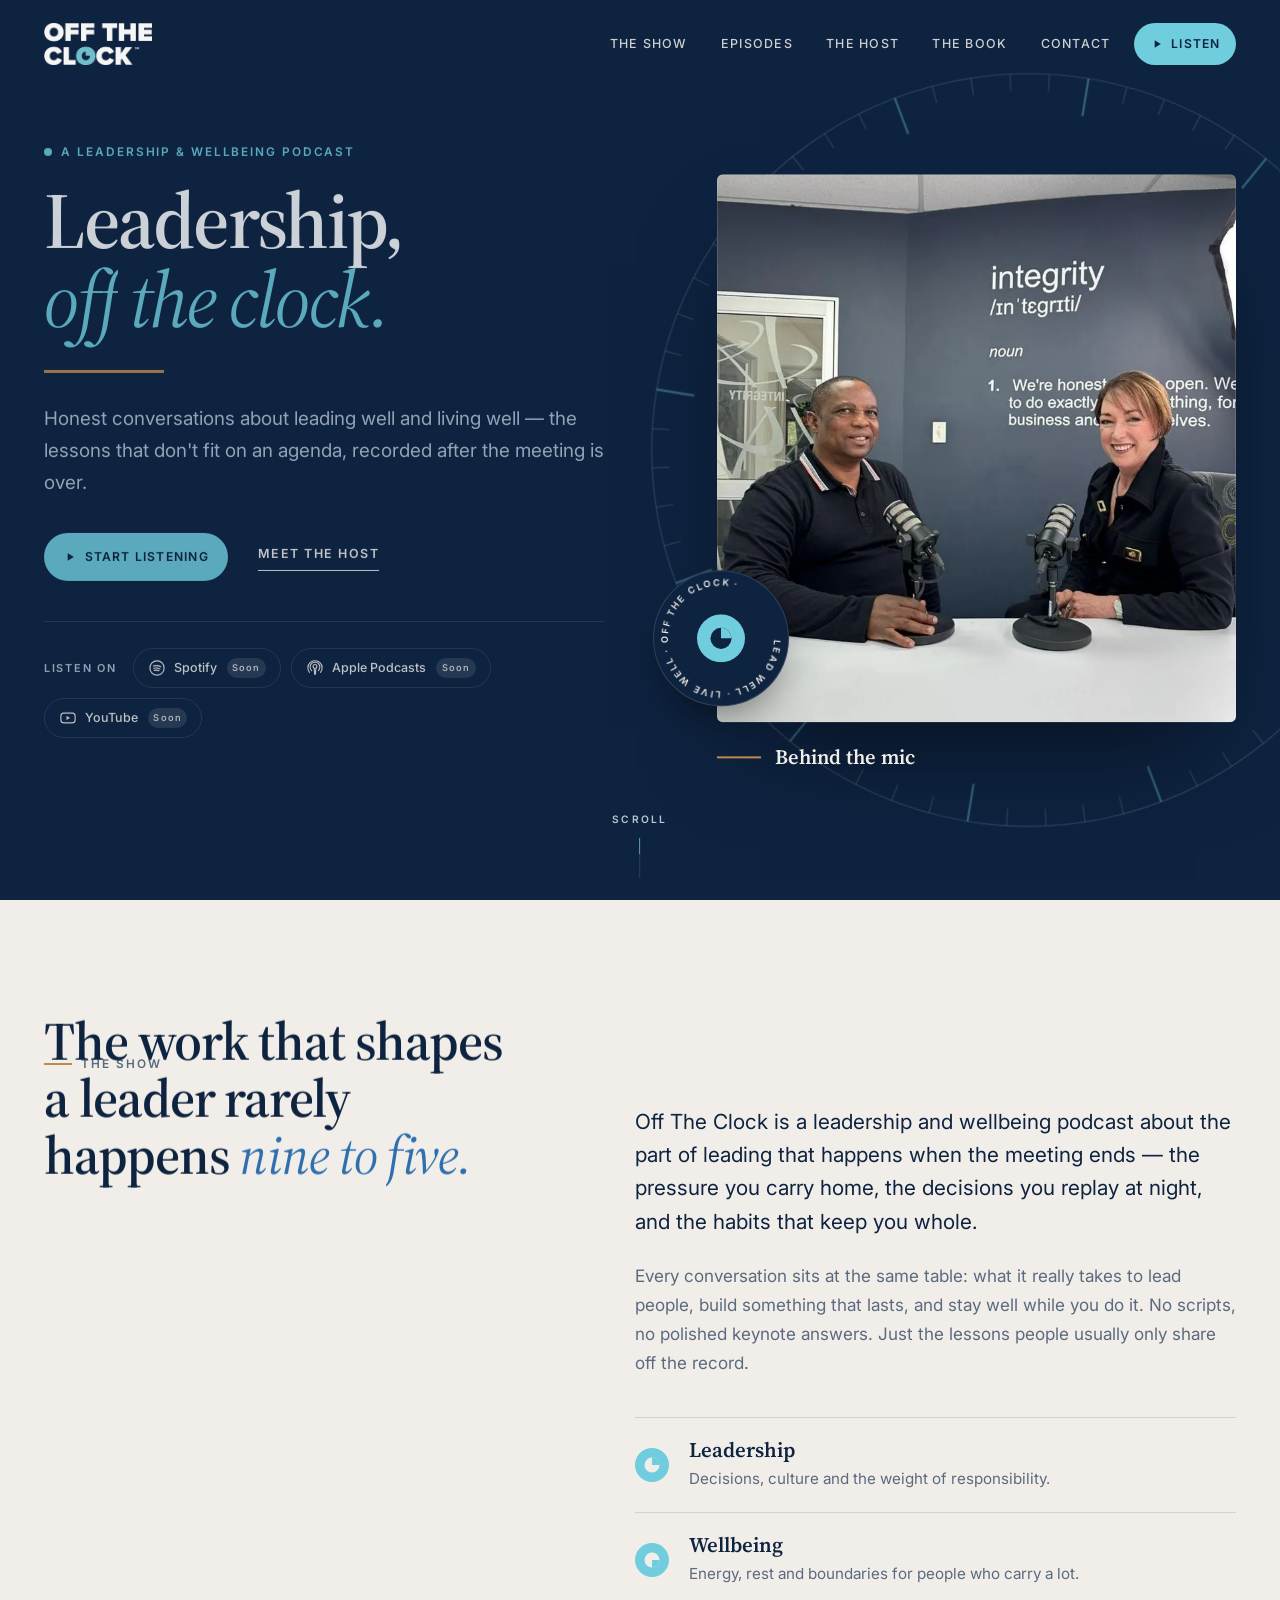
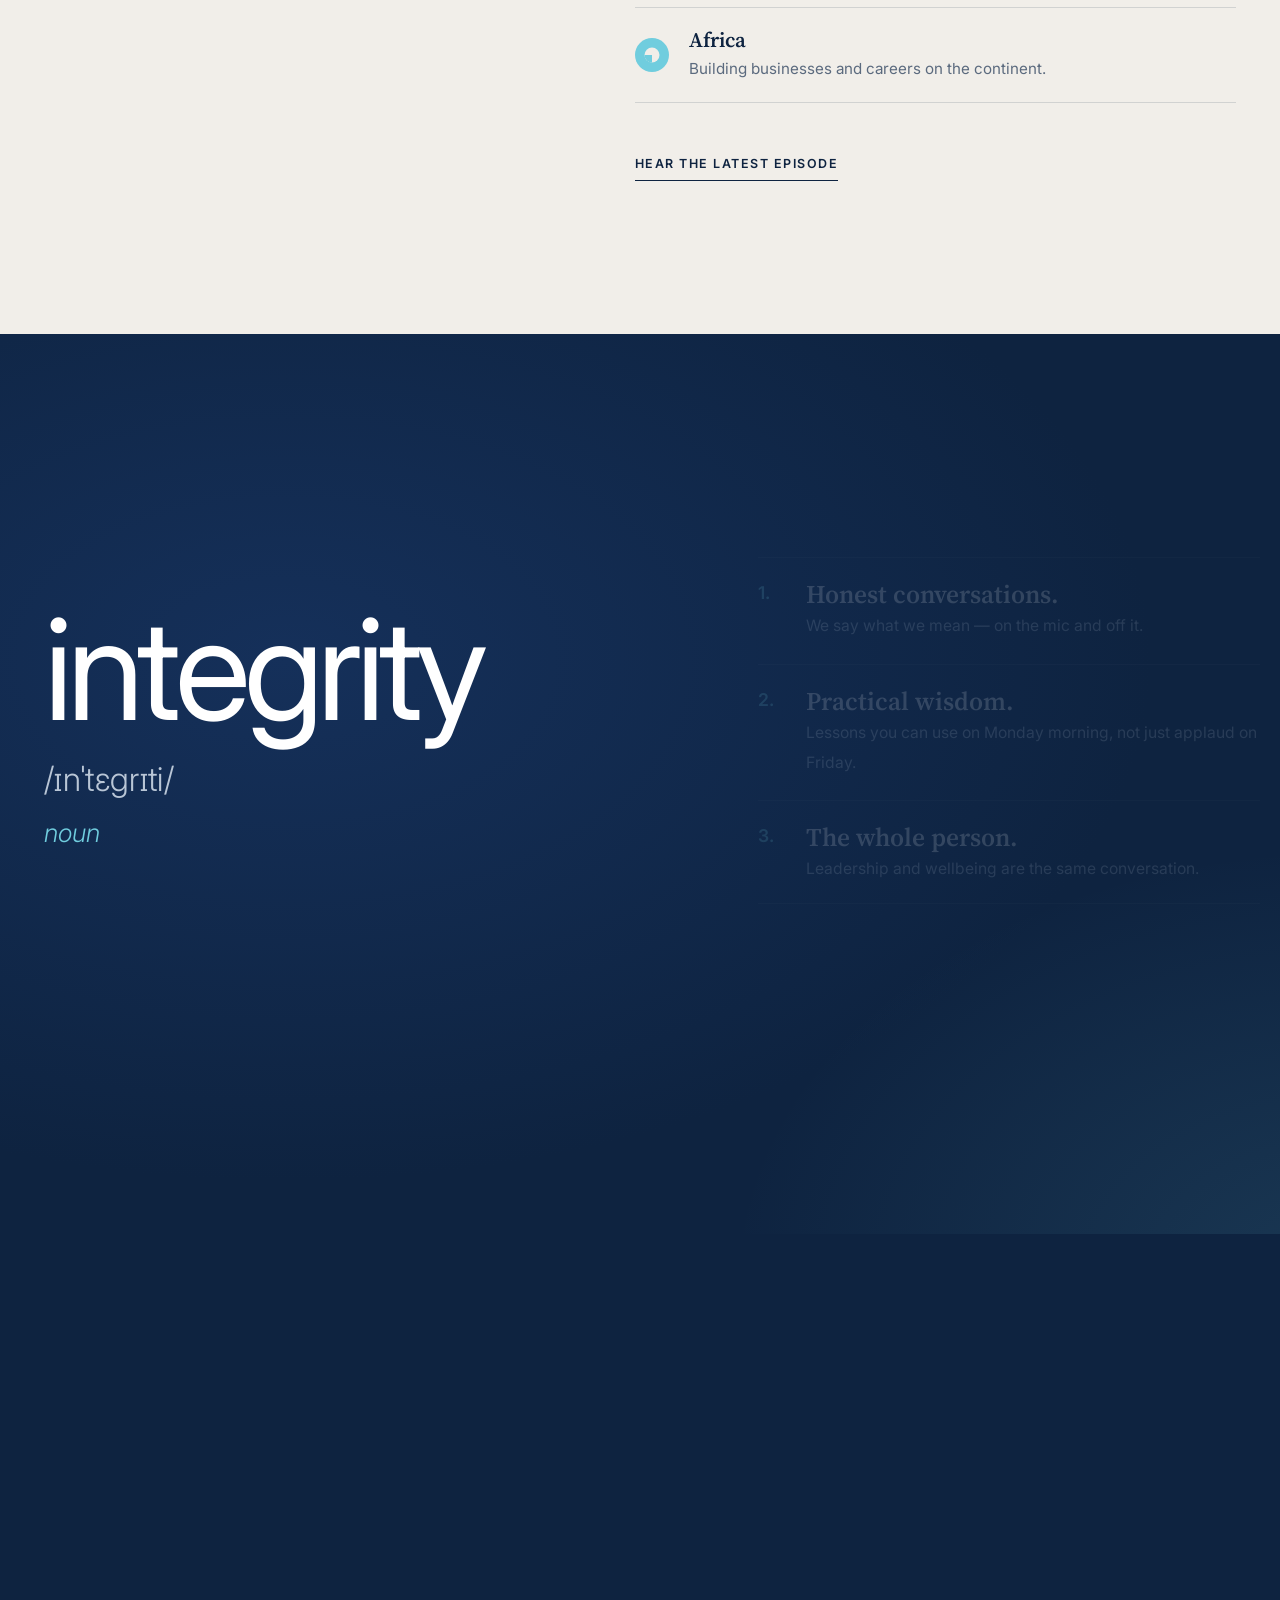
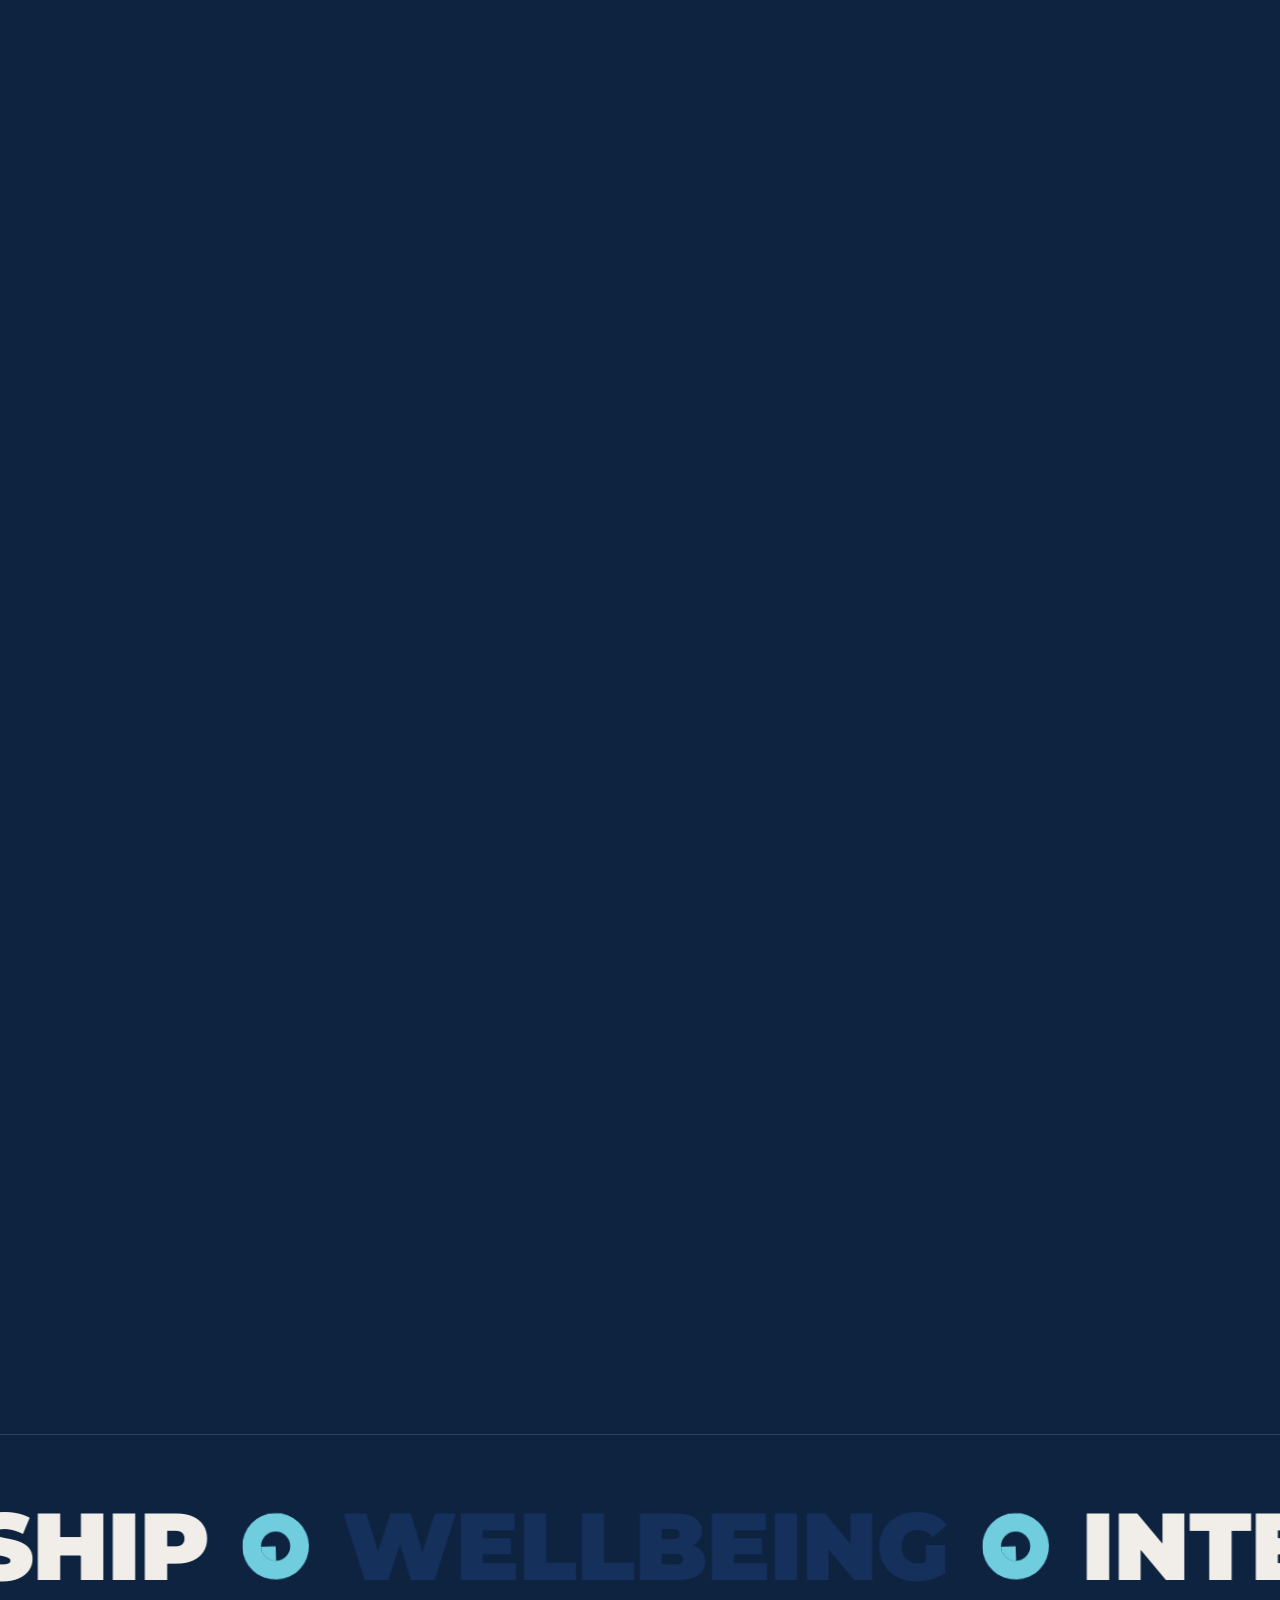
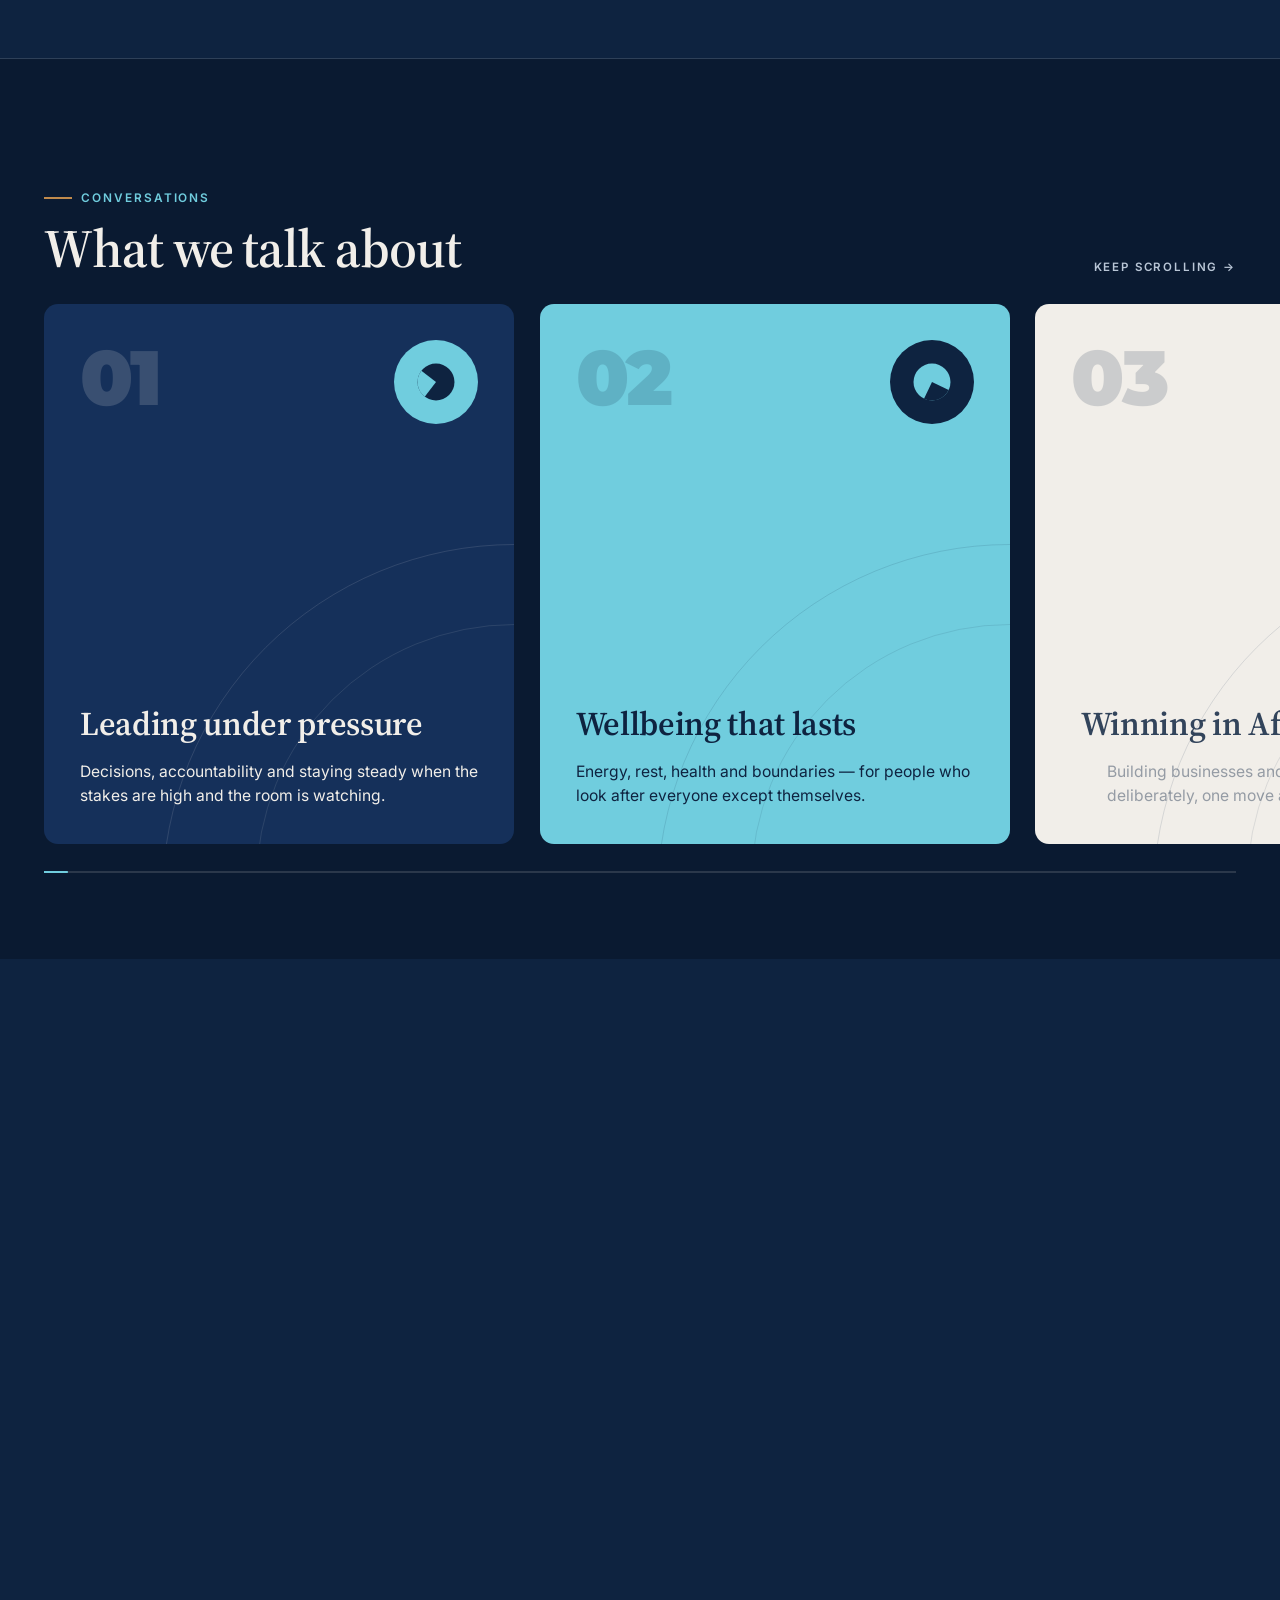
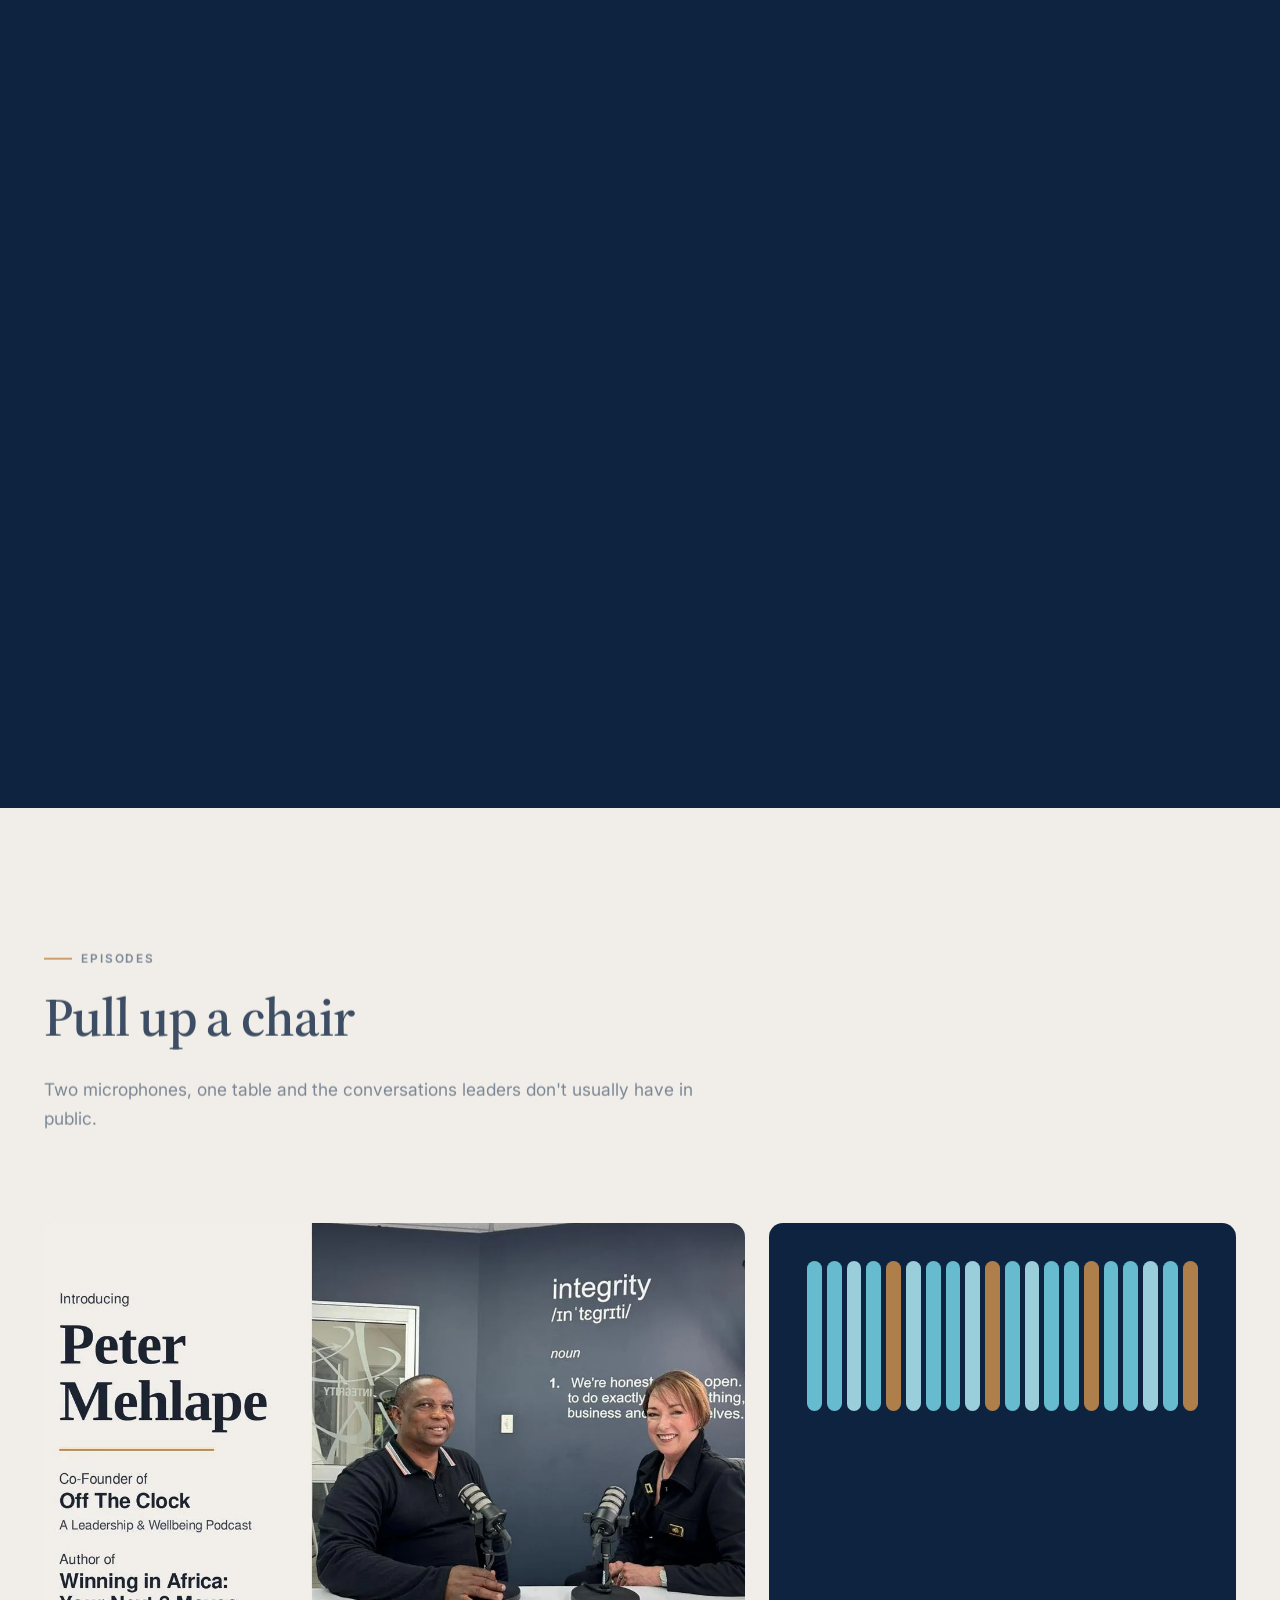
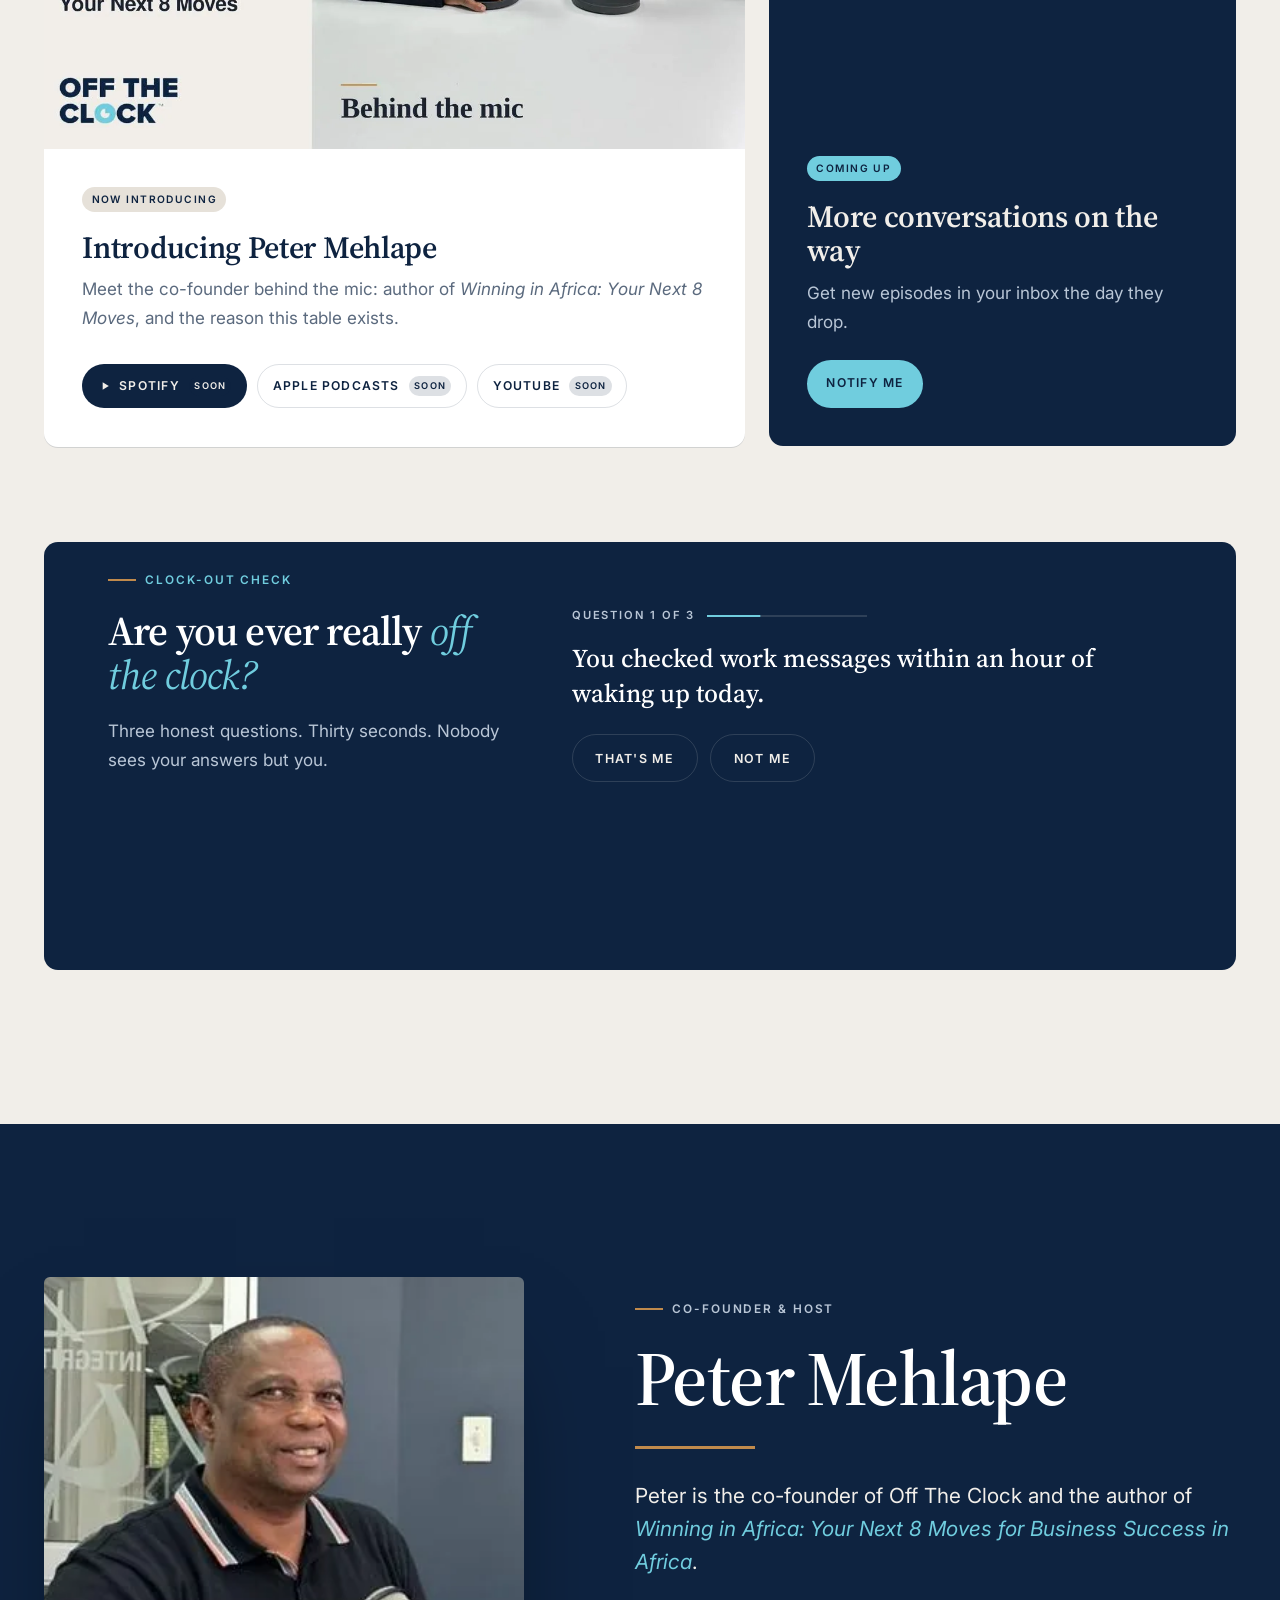
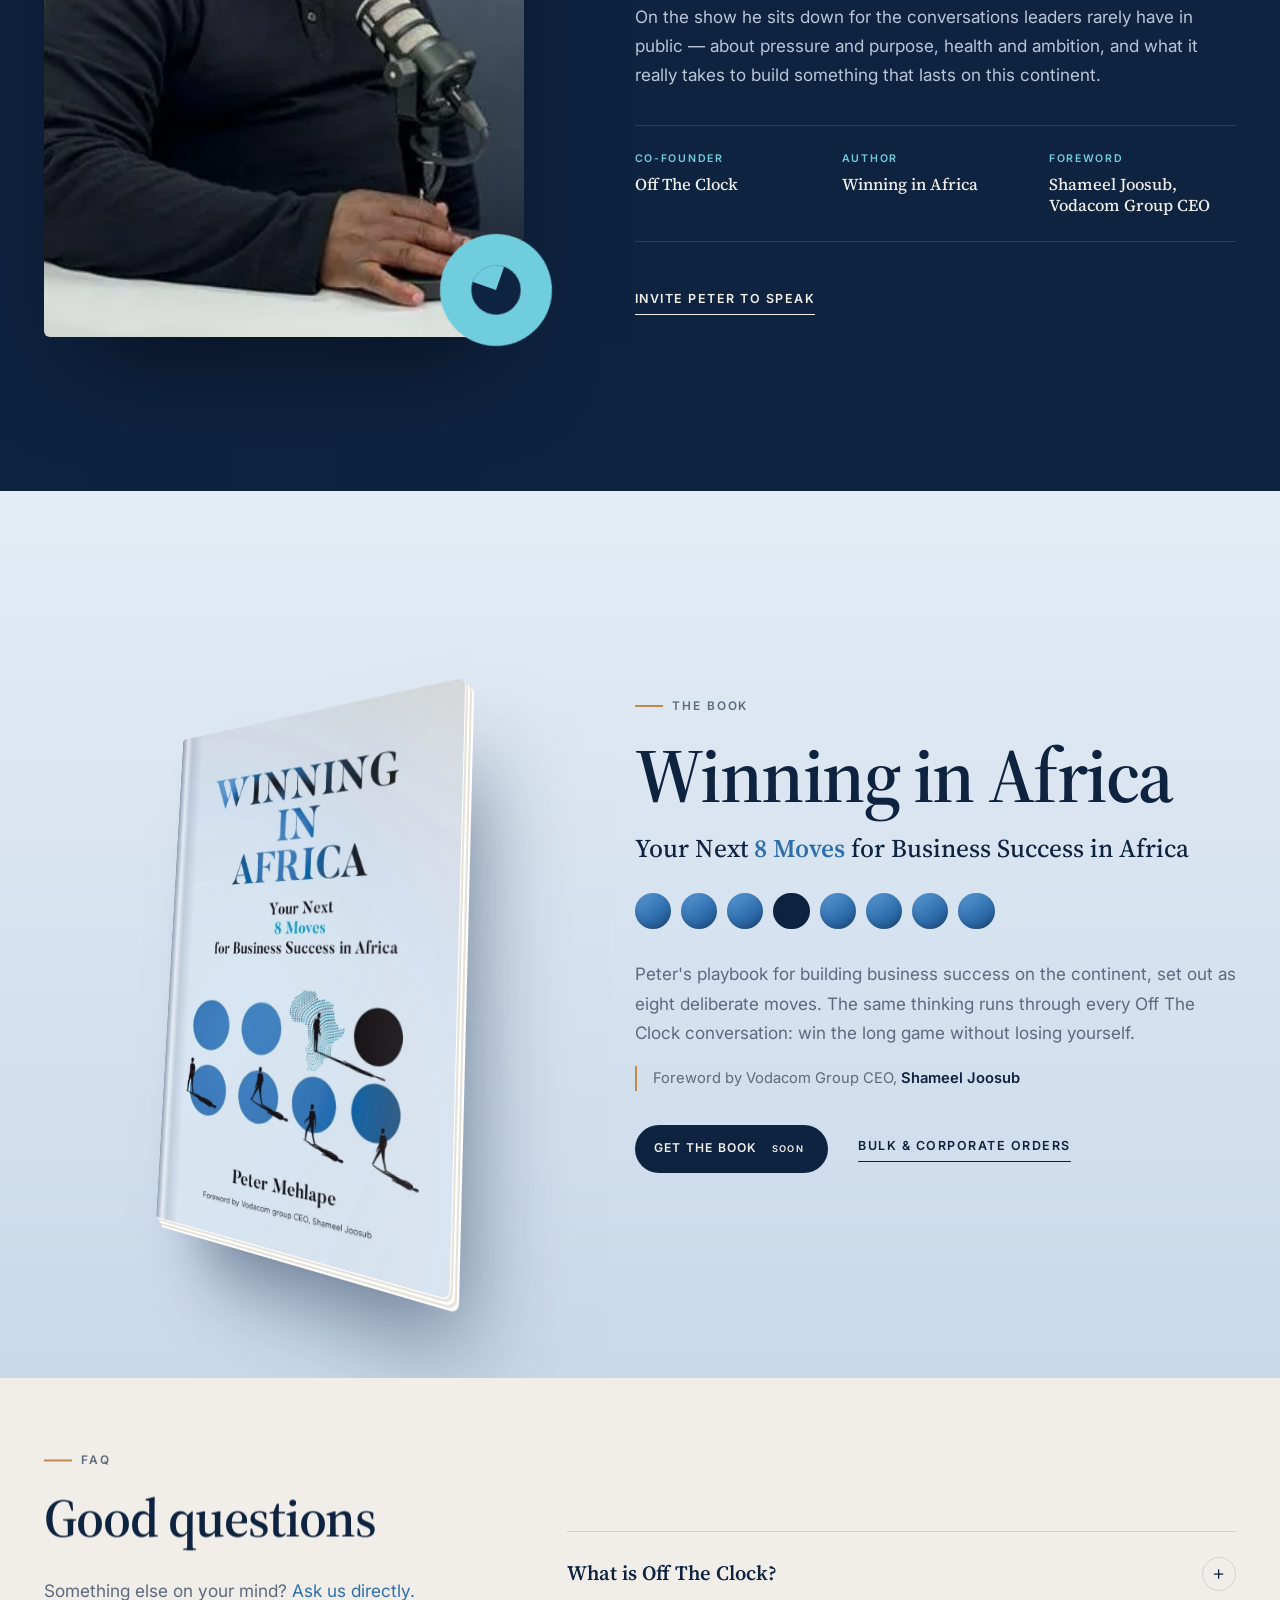
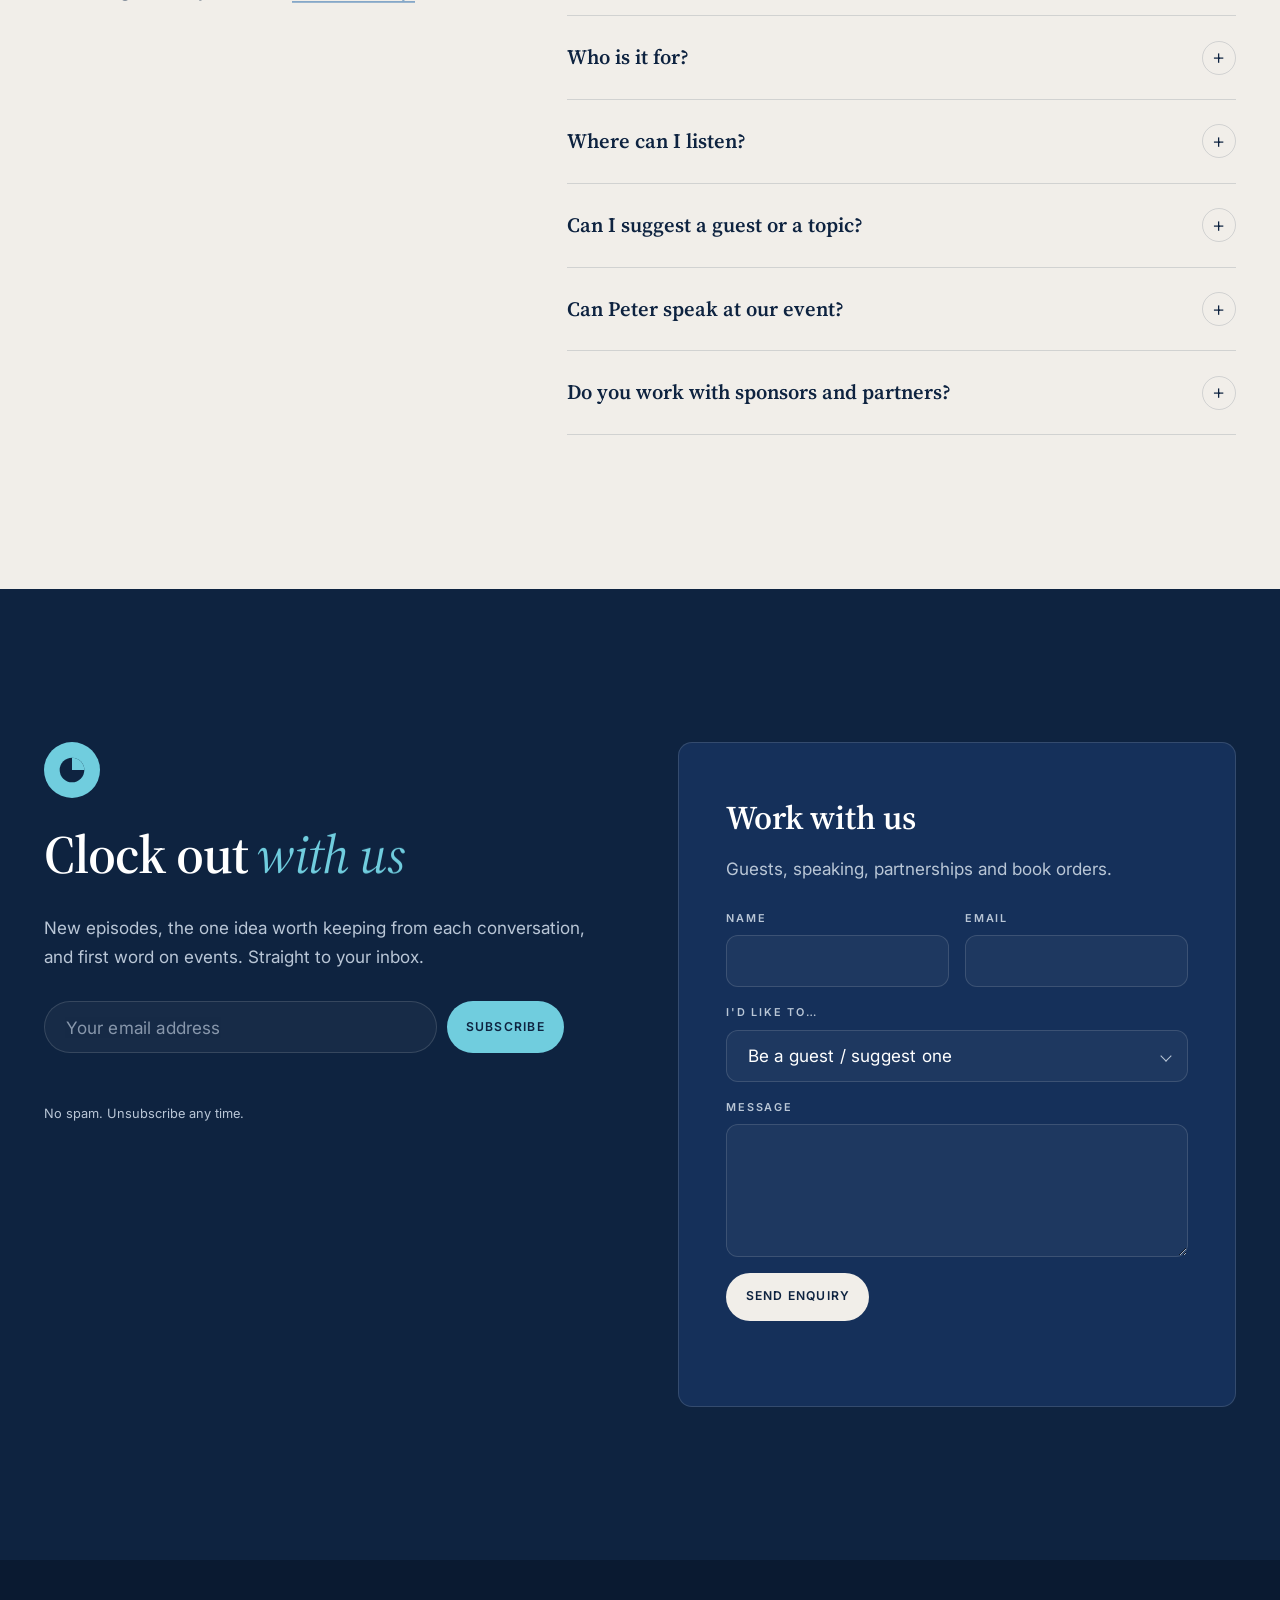
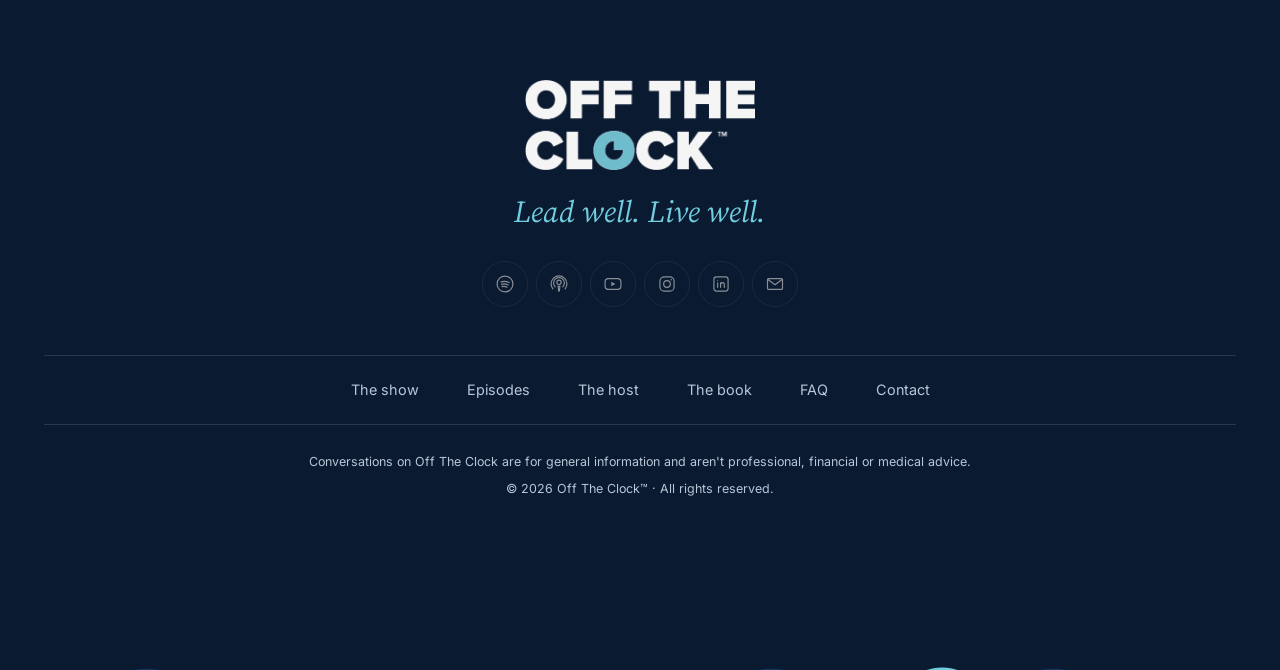
==== commit cab13bcb: "Audit pass: accessibility, no-JS safety, faster intro, check-in Senior audit against the reference t" ====
--- a/index.html
+++ b/index.html
@@ -1,5 +1,5 @@
 <!doctype html>
-<html lang="en-ZA">
+<html lang="en-ZA" class="static">
 <head>
   <meta charset="utf-8">
   <meta name="viewport" content="width=device-width, initial-scale=1, viewport-fit=cover">
@@ -8,17 +8,49 @@
   <meta name="theme-color" content="#0E2340">
   <link rel="icon" href="assets/favicon.svg" type="image/svg+xml">
   <link rel="apple-touch-icon" href="assets/apple-touch-icon.png">
+  <link rel="manifest" href="site.webmanifest">
   <!-- TODO before launch: set og:url + <link rel="canonical"> to the live domain -->
   <meta property="og:title" content="Off The Clock — A Leadership &amp; Wellbeing Podcast">
   <meta property="og:description" content="Leadership, off the clock. Honest conversations about leading well and living well, with Peter Mehlape.">
   <meta property="og:type" content="website">
   <meta property="og:image" content="assets/og.jpg">
   <meta name="twitter:card" content="summary_large_image">
-
-  <!-- Flag JS + reduced motion before first paint (prevents a flash of the loader in static mode) -->
+  <!-- Structured data: only facts supplied by the owner. Add "url" + "webFeed" once the domain and RSS feed exist. -->
+  <script type="application/ld+json">
+  {
+    "@context": "https://schema.org",
+    "@graph": [
+      {
+        "@type": "PodcastSeries",
+        "@id": "#podcast",
+        "name": "Off The Clock",
+        "description": "A leadership and wellbeing podcast: honest conversations about leading well and living well.",
+        "image": "assets/og.jpg",
+        "author": { "@id": "#peter" }
+      },
+      {
+        "@type": "Person",
+        "@id": "#peter",
+        "name": "Peter Mehlape",
+        "jobTitle": "Co-Founder, Off The Clock"
+      },
+      {
+        "@type": "Book",
+        "name": "Winning in Africa: Your Next 8 Moves for Business Success in Africa",
+        "author": { "@id": "#peter" },
+        "image": "assets/book-winning-in-africa.jpg"
+      }
+    ]
+  }
+  </script>
+
+  <!-- html starts in .static (safe without JS). Before first paint, JS lifts it unless reduced motion is on;
+       main.js puts it back if GSAP fails to load. -->
   <script>
-    document.documentElement.classList.add('js');
-    if (window.matchMedia && matchMedia('(prefers-reduced-motion: reduce)').matches) document.documentElement.classList.add('static');
+    (function (d) {
+      d.classList.add('js');
+      if (!(window.matchMedia && matchMedia('(prefers-reduced-motion: reduce)').matches)) d.classList.remove('static');
+    })(document.documentElement);
   </script>
 
   <link rel="preconnect" href="https://fonts.googleapis.com">
@@ -27,6 +59,8 @@
   <link rel="stylesheet" href="css/styles.css">
 </head>
 <body>
+
+<a class="skip" href="#main">Skip to content</a>
 
 <!-- Reusable clock mark (the "O" in the logo). <use href="#clock"> renders it anywhere. -->
 <svg width="0" height="0" style="position:absolute" aria-hidden="true" focusable="false">
@@ -62,9 +96,9 @@
      ============================================================ -->
 <header class="hdr" data-hdr>
   <a class="hdr__brand" href="#top" aria-label="Off The Clock — home">
-    <img src="assets/logo-white.png" alt="Off The Clock" width="1244" height="484">
+    <img src="assets/logo-white.png" alt="Off The Clock" width="480" height="187">
   </a>
-  <nav class="hdr__nav" aria-label="Primary">
+  <nav class="hdr__nav" aria-label="Primary" data-spy>
     <a href="#show">The show</a>
     <a href="#episodes">Episodes</a>
     <a href="#host">The host</a>
@@ -87,15 +121,16 @@
 <div class="drawer-scrim" data-menu-close></div>
 <aside class="drawer" id="drawer" aria-label="Main menu" inert>
   <button class="drawer__close" type="button" data-menu-close><span class="sr">Close menu</span><svg viewBox="0 0 24 24" aria-hidden="true"><path d="M5 5l14 14M19 5 5 19"/></svg></button>
-  <img class="drawer__logo" src="assets/logo-navy.png" alt="" width="1244" height="484">
+  <img class="drawer__logo" src="assets/logo-navy.png" alt="" width="480" height="187">
   <nav class="drawer__nav" aria-label="Menu">
     <a href="#show"><span>01</span>The show</a>
-    <a href="#episodes"><span>02</span>Episodes</a>
-    <a href="#topics"><span>03</span>Conversations</a>
-    <a href="#host"><span>04</span>The host</a>
-    <a href="#book"><span>05</span>The book</a>
-    <a href="#faq"><span>06</span>FAQ</a>
-    <a href="#contact"><span>07</span>Contact</a>
+    <a href="#topics"><span>02</span>Conversations</a>
+    <a href="#episodes"><span>03</span>Episodes</a>
+    <a href="#check-in"><span>04</span>Clock-out check</a>
+    <a href="#host"><span>05</span>The host</a>
+    <a href="#book"><span>06</span>The book</a>
+    <a href="#faq"><span>07</span>FAQ</a>
+    <a href="#contact"><span>08</span>Contact</a>
   </nav>
   <p class="drawer__title">Listen on</p>
   <div class="drawer__social">
@@ -119,7 +154,7 @@
 
   <div class="wrap hero__grid">
     <div class="hero__content" data-hero-content>
-      <p class="eyebrow eyebrow--sky" data-hero-fade><span class="dot"></span>Season One · A Leadership &amp; Wellbeing Podcast</p>
+      <p class="eyebrow eyebrow--sky" data-hero-fade><span class="dot"></span>A Leadership &amp; Wellbeing Podcast</p>
       <h1 class="hero__title" data-split="hero">
         <span class="line">Leadership,</span>
         <span class="line"><em>off the clock.</em></span>
@@ -153,7 +188,7 @@
     <figure class="hero__media" data-hero-media>
       <div class="hero__frame" data-hero-frame>
         <div class="ph" data-hero-img>
-          <img src="assets/studio.jpg" alt="Peter Mehlape and a guest at the Off The Clock studio table, two podcast microphones between them and the word 'integrity' on the wall behind" width="780" height="824" fetchpriority="high" decoding="async">
+          <picture><source srcset="assets/studio.webp" type="image/webp"><img src="assets/studio.jpg" alt="Peter Mehlape and a guest at the Off The Clock studio table, two podcast microphones between them and the word 'integrity' on the wall behind" width="780" height="824" fetchpriority="high" decoding="async"></picture>
         </div>
       </div>
       <figcaption class="hero__cap" data-hero-fade><span class="rule rule--sm"></span>Behind the mic</figcaption>
@@ -249,32 +284,32 @@
         <p class="eyebrow eyebrow--sky" data-fade>Conversations</p>
         <h2 class="h-display" data-split>What we talk about</h2>
       </div>
-      <p class="topics__hint" data-fade>Keep scrolling <span aria-hidden="true">→</span></p>
-    </div>
-    <div class="topics__viewport">
+      <p class="topics__hint" data-fade><span data-hint>Keep scrolling</span> <span aria-hidden="true">→</span></p>
+    </div>
+    <div class="topics__viewport" tabindex="0" role="region" aria-label="Conversation topics (scroll sideways)" data-track-vp>
       <div class="topics__track" data-track>
         <article class="tcard tcard--navy">
-          <span class="tcard__num">01</span>
+          <span class="tcard__num" aria-hidden="true">01</span>
           <svg class="clock tcard__clock" viewBox="0 0 100 100"><circle class="clock__ring" cx="50" cy="50" r="50"/><circle class="clock__face" cx="50" cy="50" r="22"/><path class="clock__hand" data-hand d="M50 50V28A22 22 0 0 1 72 50Z"/></svg>
           <div class="tcard__body"><h3 class="tcard__label">Leading under pressure</h3><p class="tcard__meta">Decisions, accountability and staying steady when the stakes are high and the room is watching.</p></div>
         </article>
         <article class="tcard tcard--sky">
-          <span class="tcard__num">02</span>
+          <span class="tcard__num" aria-hidden="true">02</span>
           <svg class="clock tcard__clock" viewBox="0 0 100 100"><circle class="clock__ring" cx="50" cy="50" r="50"/><circle class="clock__face" cx="50" cy="50" r="22"/><path class="clock__hand" data-hand d="M50 50V28A22 22 0 0 1 72 50Z"/></svg>
           <div class="tcard__body"><h3 class="tcard__label">Wellbeing that lasts</h3><p class="tcard__meta">Energy, rest, health and boundaries — for people who look after everyone except themselves.</p></div>
         </article>
         <article class="tcard tcard--paper">
-          <span class="tcard__num">03</span>
+          <span class="tcard__num" aria-hidden="true">03</span>
           <svg class="clock tcard__clock" viewBox="0 0 100 100"><circle class="clock__ring" cx="50" cy="50" r="50"/><circle class="clock__face" cx="50" cy="50" r="22"/><path class="clock__hand" data-hand d="M50 50V28A22 22 0 0 1 72 50Z"/></svg>
           <div class="tcard__body"><h3 class="tcard__label">Winning in Africa</h3><p class="tcard__meta">Building businesses and careers on the continent — deliberately, one move at a time.</p></div>
         </article>
         <article class="tcard tcard--gold">
-          <span class="tcard__num">04</span>
+          <span class="tcard__num" aria-hidden="true">04</span>
           <svg class="clock tcard__clock" viewBox="0 0 100 100"><circle class="clock__ring" cx="50" cy="50" r="50"/><circle class="clock__face" cx="50" cy="50" r="22"/><path class="clock__hand" data-hand d="M50 50V28A22 22 0 0 1 72 50Z"/></svg>
           <div class="tcard__body"><h3 class="tcard__label">Culture &amp; teams</h3><p class="tcard__meta">Building teams people want to show up for — and keeping your word when it costs you.</p></div>
         </article>
         <article class="tcard tcard--ink">
-          <span class="tcard__num">05</span>
+          <span class="tcard__num" aria-hidden="true">05</span>
           <svg class="clock tcard__clock" viewBox="0 0 100 100"><circle class="clock__ring" cx="50" cy="50" r="50"/><circle class="clock__face" cx="50" cy="50" r="22"/><path class="clock__hand" data-hand d="M50 50V28A22 22 0 0 1 72 50Z"/></svg>
           <div class="tcard__body"><h3 class="tcard__label">Life off the clock</h3><p class="tcard__meta">Family, health and purpose — the parts of life that make the work worth doing.</p></div>
         </article>
@@ -299,7 +334,7 @@
     <ul class="epgrid" data-batch>
       <li class="ep ep--feature" data-tilt>
         <div class="ep__media"><div class="zoom"><div class="ph">
-          <img src="assets/promo-introducing-peter.jpg" alt="Introducing Peter Mehlape — Co-Founder of Off The Clock and author of Winning in Africa, pictured behind the mic in the studio" width="1280" height="960" loading="lazy" decoding="async">
+          <picture><source srcset="assets/promo-introducing-peter.webp" type="image/webp"><img src="assets/promo-introducing-peter.jpg" alt="Introducing Peter Mehlape — Co-Founder of Off The Clock and author of Winning in Africa, pictured behind the mic in the studio" width="1280" height="960" loading="lazy" decoding="async"></picture>
         </div></div></div>
         <div class="ep__body">
           <span class="tag">Now introducing</span>
@@ -319,13 +354,26 @@
           <i></i><i></i><i></i><i></i><i></i><i></i><i></i><i></i><i></i><i></i><i></i><i></i><i></i><i></i><i></i><i></i><i></i><i></i><i></i><i></i>
         </div>
         <div class="ep__body">
-          <span class="tag tag--sky">In production</span>
-          <h3>Season One is being recorded</h3>
-          <p>New conversations are on the way. Get them in your inbox the day they drop.</p>
+          <span class="tag tag--sky">Coming up</span>
+          <h3>More conversations on the way</h3>
+          <p>Get new episodes in your inbox the day they drop.</p>
           <a class="btn btn--sky" href="#newsletter">Notify me</a>
         </div>
       </li>
     </ul>
+
+    <!-- CLOCK-OUT CHECK — a 3-question self-reflection. Questions live in js/main.js (CHECK array).
+         Reflection only: no scores are stored or sent anywhere. -->
+    <div class="checkin" id="check-in" data-fade>
+      <div class="checkin__intro" data-speed="0.94">
+        <p class="eyebrow eyebrow--sky">Clock-out check</p>
+        <h3 class="checkin__title">Are you ever really <em>off the clock?</em></h3>
+        <p>Three honest questions. Thirty seconds. Nobody sees your answers but you.</p>
+      </div>
+      <div class="checkin__panel" data-check aria-live="polite">
+        <noscript><p>Enable JavaScript to take the check.</p></noscript>
+      </div>
+    </div>
   </div>
 </section>
 
@@ -337,7 +385,7 @@
     <div class="host__media" data-host-media>
       <div class="host__frame">
         <div class="ph" data-drift>
-          <img src="assets/peter.jpg" alt="Portrait of Peter Mehlape smiling at the studio table beside a podcast microphone" width="400" height="550" loading="lazy" decoding="async">
+          <picture><source srcset="assets/peter.webp" type="image/webp"><img src="assets/peter.jpg" alt="Portrait of Peter Mehlape smiling at the studio table beside a podcast microphone" width="400" height="550" loading="lazy" decoding="async"></picture>
         </div>
       </div>
       <svg class="clock host__clock" aria-hidden="true"><use href="#clock"/></svg>
@@ -367,7 +415,7 @@
       <div class="book3d-scroll" data-book-scroll>
         <div class="book3d" data-book>
           <div class="book3d__cover">
-            <img src="assets/book-winning-in-africa.jpg" alt="Cover of Winning in Africa: Your Next 8 Moves for Business Success in Africa by Peter Mehlape, foreword by Vodacom Group CEO Shameel Joosub" width="854" height="1280" loading="lazy" decoding="async">
+            <picture><source srcset="assets/book-winning-in-africa.webp" type="image/webp"><img src="assets/book-winning-in-africa.jpg" alt="Cover of Winning in Africa: Your Next 8 Moves for Business Success in Africa by Peter Mehlape, foreword by Vodacom Group CEO Shameel Joosub" width="854" height="1280" loading="lazy" decoding="async"></picture>
           </div>
         </div>
       </div>
@@ -376,7 +424,7 @@
       <p class="eyebrow" data-fade>The book</p>
       <h2 class="h-display h-display--xl" data-split>Winning in Africa</h2>
       <p class="book__sub" data-fade>Your Next <strong>8 Moves</strong> for Business Success in Africa</p>
-      <div class="moves" aria-label="Eight moves" data-moves>
+      <div class="moves" role="img" aria-label="Eight moves" data-moves>
         <i></i><i></i><i></i><i></i><i></i><i></i><i></i><i></i>
       </div>
       <p data-fade>Peter's playbook for building business success on the continent, set out as eight deliberate moves. The same thinking runs through every Off The Clock conversation: win the long game without losing yourself.</p>
@@ -471,7 +519,7 @@
      ============================================================ -->
 <footer class="ftr" id="footer">
   <div class="wrap ftr__top">
-    <img class="ftr__logo" src="assets/logo-white.png" alt="Off The Clock" width="1244" height="484" loading="lazy">
+    <img class="ftr__logo" src="assets/logo-white.png" alt="Off The Clock" width="480" height="187" loading="lazy">
     <p class="ftr__script">Lead well. Live well.</p>
     <ul class="ftr__social" data-stagger>
       <li><a href="#newsletter" data-link="spotify" aria-label="Spotify"><svg viewBox="0 0 24 24" aria-hidden="true"><circle cx="12" cy="12" r="9.5"/><path d="M7.2 9.4c3.3-1 6.9-.7 9.8.9M7.8 12.4c2.7-.8 5.6-.5 8 .8M8.4 15.2c2.1-.6 4.2-.4 6.1.6"/></svg></a></li>
--- a/css/styles.css
+++ b/css/styles.css
@@ -75,6 +75,13 @@
 em { font-style: italic; }
 ::selection { background: var(--sky); color: var(--navy); }
 :focus-visible { outline: 2px solid var(--sky); outline-offset: 3px; border-radius: 4px; }
+.skip {
+  position: fixed; z-index: 200; left: 16px; top: 12px; padding: 12px 18px; border-radius: 999px;
+  background: var(--sky); color: var(--navy); font-weight: 600; font-size: .85rem;
+  transform: translateY(-160%); transition: transform .3s var(--ease-out);
+}
+.skip:focus { transform: none; }
+[tabindex="-1"]:focus { outline: none; }
 .sr { position: absolute; width: 1px; height: 1px; overflow: hidden; clip: rect(0 0 0 0); white-space: nowrap; }
 .wrap { width: min(100% - 2 * var(--gutter), var(--maxw)); margin-inline: auto; }
 section { position: relative; }
@@ -212,8 +219,8 @@
 .hdr__nav { display: flex; gap: clamp(20px, 2.6vw, 40px); margin-left: auto; }
 .hdr__nav a { position: relative; font-size: .78rem; font-weight: 500; letter-spacing: .1em; text-transform: uppercase; padding: 8px 0; color: var(--paper); opacity: .85; transition: opacity .3s; }
 .hdr__nav a::after { content: ""; position: absolute; left: 0; right: 0; bottom: 2px; height: 2px; background: var(--sky); transform: scaleX(0); transform-origin: right; transition: transform .5s var(--ease-out); }
-.hdr__nav a:hover { opacity: 1; }
-.hdr__nav a:hover::after { transform: scaleX(1); transform-origin: left; }
+.hdr__nav a:hover, .hdr__nav a[aria-current] { opacity: 1; }
+.hdr__nav a:hover::after, .hdr__nav a[aria-current]::after { transform: scaleX(1); transform-origin: left; }
 .hdr__end { display: flex; align-items: center; gap: 14px; }
 .hdr__cta { min-height: 42px; padding: 0 1.2em; }
 .hdr__burger { width: 44px; height: 44px; display: none; align-content: center; justify-items: end; gap: 6px; }
@@ -376,6 +383,29 @@
 .ep__wave i:nth-child(3n+1) { animation-delay: -.9s; }
 @keyframes wave { 0%, 100% { transform: scaleY(.18); } 50% { transform: scaleY(.8); } }
 
+/* 06b clock-out check (playable) */
+.checkin { display: grid; grid-template-columns: minmax(0, 4fr) minmax(0, 6fr); gap: clamp(24px, 5vw, 72px); margin-top: clamp(56px, 8vw, 96px); background: var(--navy); color: var(--paper); border-radius: var(--radius); padding: clamp(28px, 5vw, 64px); overflow: hidden; }
+.checkin__title { font-family: var(--f-display); font-weight: 600; font-size: clamp(1.8rem, 3.2vw, 2.7rem); line-height: 1.08; letter-spacing: -.02em; margin: 0 0 .45em; color: var(--white); }
+.checkin__title em { font-weight: 400; color: var(--sky); }
+.checkin__intro p:last-child { color: var(--mist); }
+.checkin__panel { min-height: 300px; }
+.q__count { display: flex; align-items: center; gap: 12px; font-size: .7rem; letter-spacing: var(--track-caps); text-transform: uppercase; color: var(--mist); font-weight: 600; margin: 0; }
+.q__bar { flex: 1; max-width: 160px; height: 2px; background: var(--line-dark); position: relative; }
+.q__bar i { position: absolute; inset: 0; background: var(--sky); transform-origin: left; }
+.q__text { font-family: var(--f-display); font-size: clamp(1.25rem, 2vw, 1.6rem); font-weight: 500; color: var(--white); line-height: 1.35; margin: 16px 0 24px; }
+.q__opts { display: flex; gap: 12px; flex-wrap: wrap; }
+.q__opt { min-height: 48px; padding: 0 1.8em; border-radius: 999px; border: 1px solid var(--line-dark); font-weight: 600; font-size: .78rem; letter-spacing: .1em; text-transform: uppercase; transition: background-color .3s, border-color .3s, color .3s; }
+.q__opt:hover:not(:disabled) { border-color: var(--sky); }
+.q__opt.is-picked { background: var(--sky); color: var(--navy); border-color: var(--sky); }
+.q__opt:disabled:not(.is-picked) { opacity: .45; }
+.q__opt:disabled { cursor: default; }
+.q__why { margin: 22px 0 0; padding-top: 18px; border-top: 1px solid var(--line-dark); color: var(--mist); font-size: .98rem; }
+.q__next { margin-top: 18px; }
+.q__score { display: flex; align-items: center; gap: 18px; margin: 14px 0 12px; }
+.q__score .clock { width: 64px; height: 64px; }
+.q__score strong { font-family: var(--f-display); font-weight: 600; font-size: clamp(1.6rem, 3vw, 2.2rem); line-height: 1.1; color: var(--white); }
+.q__result { color: var(--mist); margin-bottom: 22px; }
+
 /* 07 host */
 .host { padding-block: var(--sec-pad); overflow: hidden; }
 .host__grid { display: grid; grid-template-columns: minmax(0, 5fr) minmax(0, 6fr); gap: clamp(36px, 7vw, 120px); align-items: center; }
@@ -400,6 +430,7 @@
 .book3d { position: relative; width: min(360px, 68vw); aspect-ratio: 854 / 1280; transform: rotateY(-18deg) rotateX(4deg); transform-style: preserve-3d; }
 .book3d__cover { position: absolute; inset: 0; border-radius: 3px 8px 8px 3px; overflow: hidden;
   box-shadow: 1px 1px 0 var(--white), 3px 3px 0 var(--paper-2), 5px 5px 0 var(--white), 7px 7px 0 var(--paper-2), 9px 9px 0 var(--white), 40px 60px 80px -30px rgba(14, 35, 64, .55); }
+.book3d__cover picture { display: block; height: 100%; }
 .book3d__cover img { width: 100%; height: 100%; object-fit: cover; }
 .book3d__cover::after { content: ""; position: absolute; inset: 0; background: linear-gradient(90deg, rgba(14, 35, 64, .35) 0%, rgba(255, 255, 255, .35) 2.4%, rgba(14, 35, 64, .12) 4.5%, transparent 9%, transparent 70%, rgba(255, 255, 255, .12) 100%); pointer-events: none; }
 .book .h-display { color: var(--navy); margin-bottom: .2em; }
@@ -497,6 +528,11 @@
 .menu-open .totop { opacity: 0; pointer-events: none; }
 
 /* RESPONSIVE ------------------------------------------------------------- */
+@media (min-width: 1600px) {
+  :root { --maxw: 1440px; }
+  .hero__media { max-width: 660px; }
+  .host__media { max-width: 540px; }
+}
 @media (max-width: 1080px) {
   .hdr__nav { display: none; }
   .hdr__burger { display: grid; }
@@ -512,8 +548,6 @@
   .badge { left: auto; right: -12px; top: -40px; bottom: auto; width: 112px; height: 112px; }
   .badge__clock { width: 40px; height: 40px; }
   .show__grid, .faq__grid, .contact__grid, .integrity__inner { grid-template-columns: 1fr; }
-  .host__grid, .book__grid { grid-template-columns: 1fr; }
-  .host__media { max-width: 420px; }
   .epgrid { grid-template-columns: 1fr; }
   .ep__wave { height: 110px; }
 }
@@ -534,6 +568,8 @@
   .defs li { padding: 14px 0; grid-template-columns: 30px 1fr; }
   .defs em { font-size: .9rem; line-height: 1.5; display: block; }
   .enquiry { grid-template-columns: 1fr; }
+  .host__grid, .book__grid, .checkin { grid-template-columns: 1fr; }
+  .host__media { max-width: 420px; }
   .host__clock { right: -8px; bottom: -20px; }
 }
 @media (max-width: 420px) {
@@ -548,6 +584,8 @@
 .static .topics__viewport { overflow-x: auto; scroll-snap-type: x mandatory; scroll-padding-inline: var(--gutter); -webkit-overflow-scrolling: touch; padding-bottom: 12px; }
 .static .tcard { scroll-snap-align: start; }
 .static .topics__progress { display: none; }
+.static .topics__viewport:focus-visible { outline-offset: -2px; }
+.static.menu-open, .static.menu-open body { overflow: hidden; }
 .static .hdr { transition: none; }
 .static .marquee__row { width: auto; flex-wrap: wrap; justify-content: center; }
 .static .marquee__set + .marquee__set { display: none; }
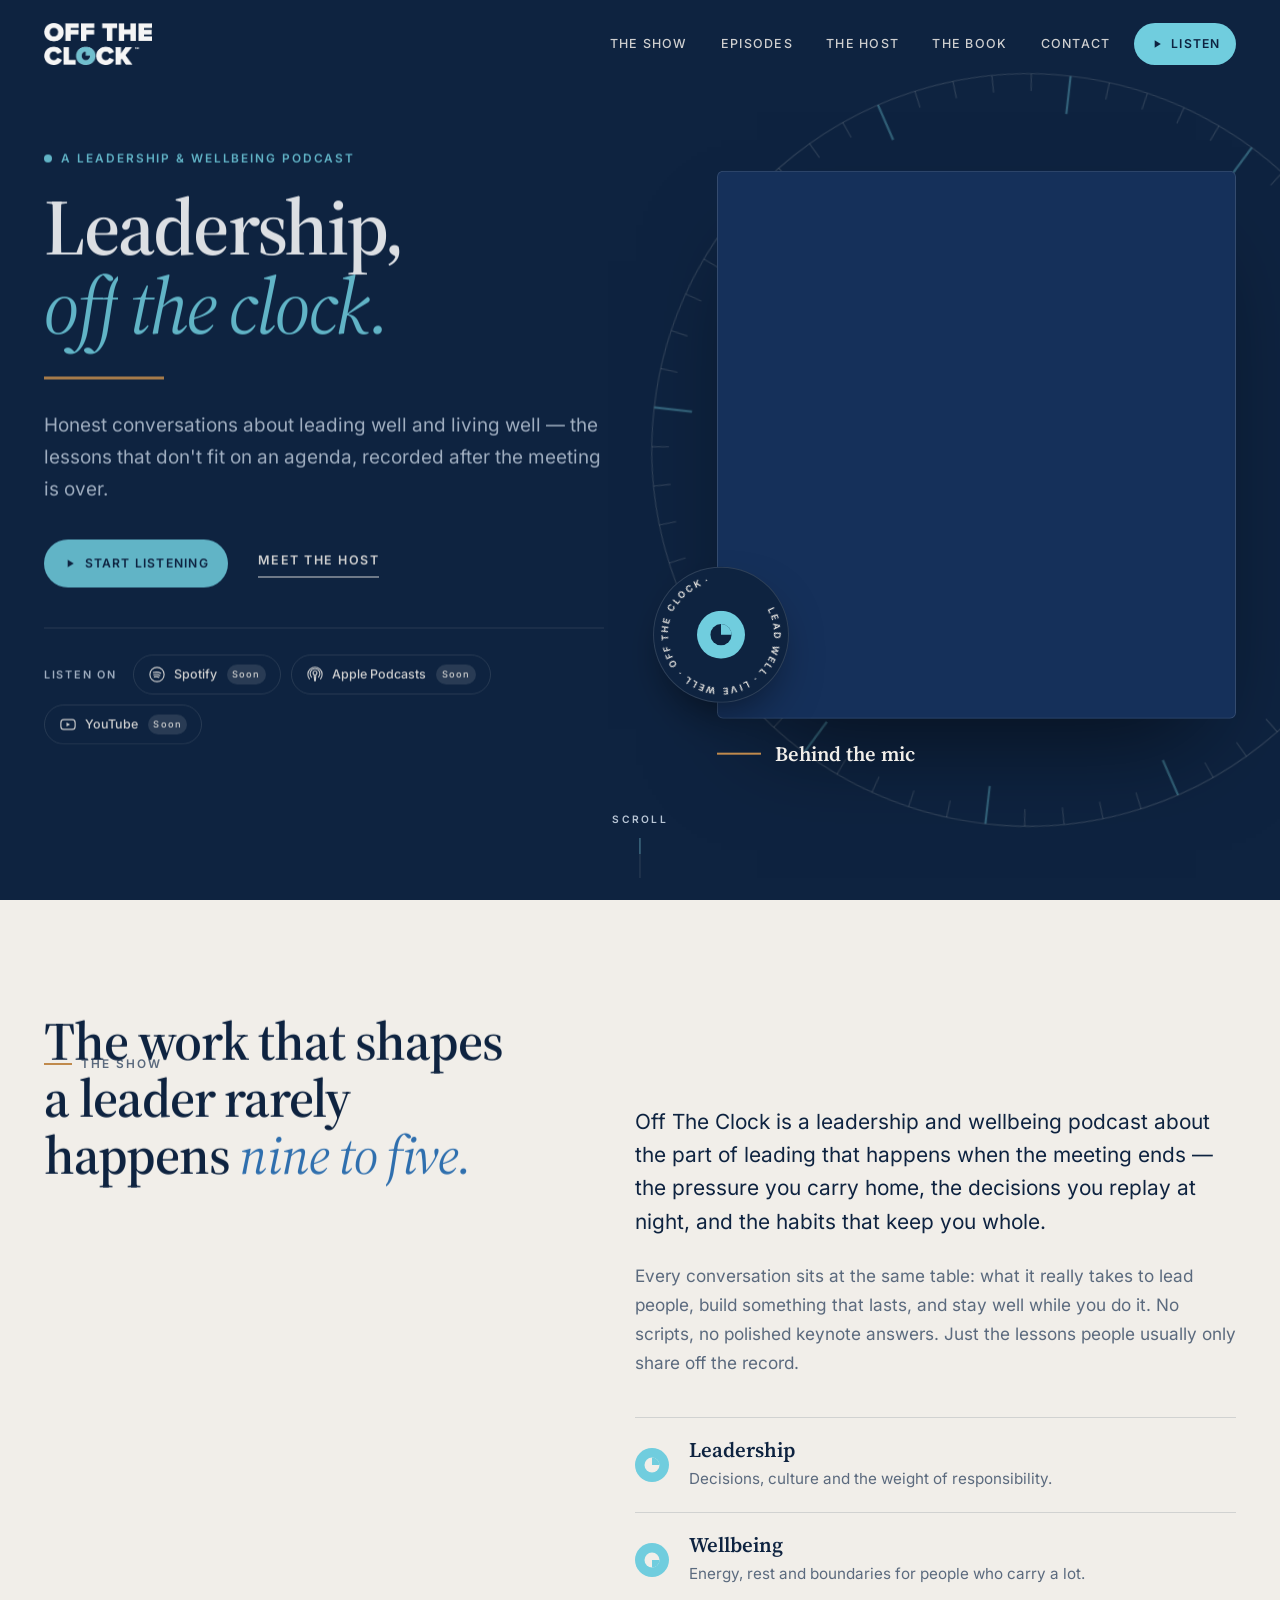
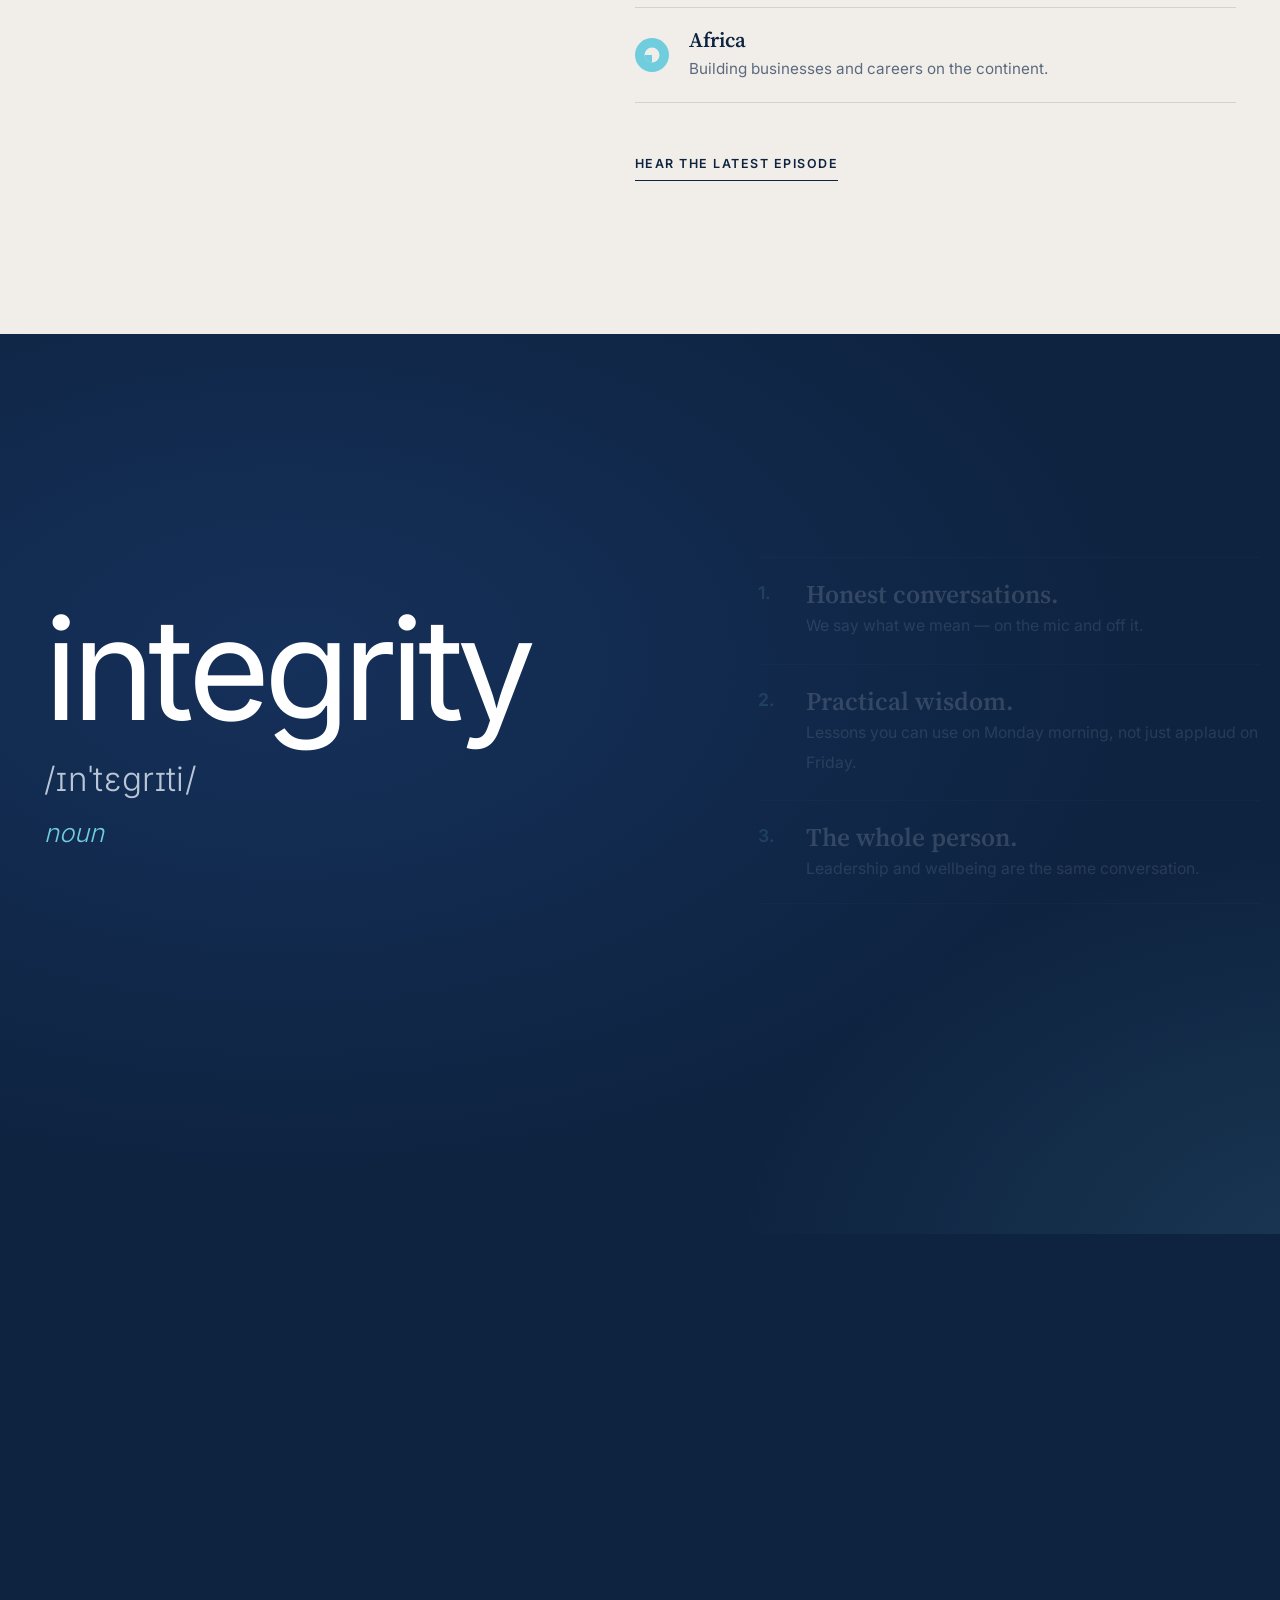
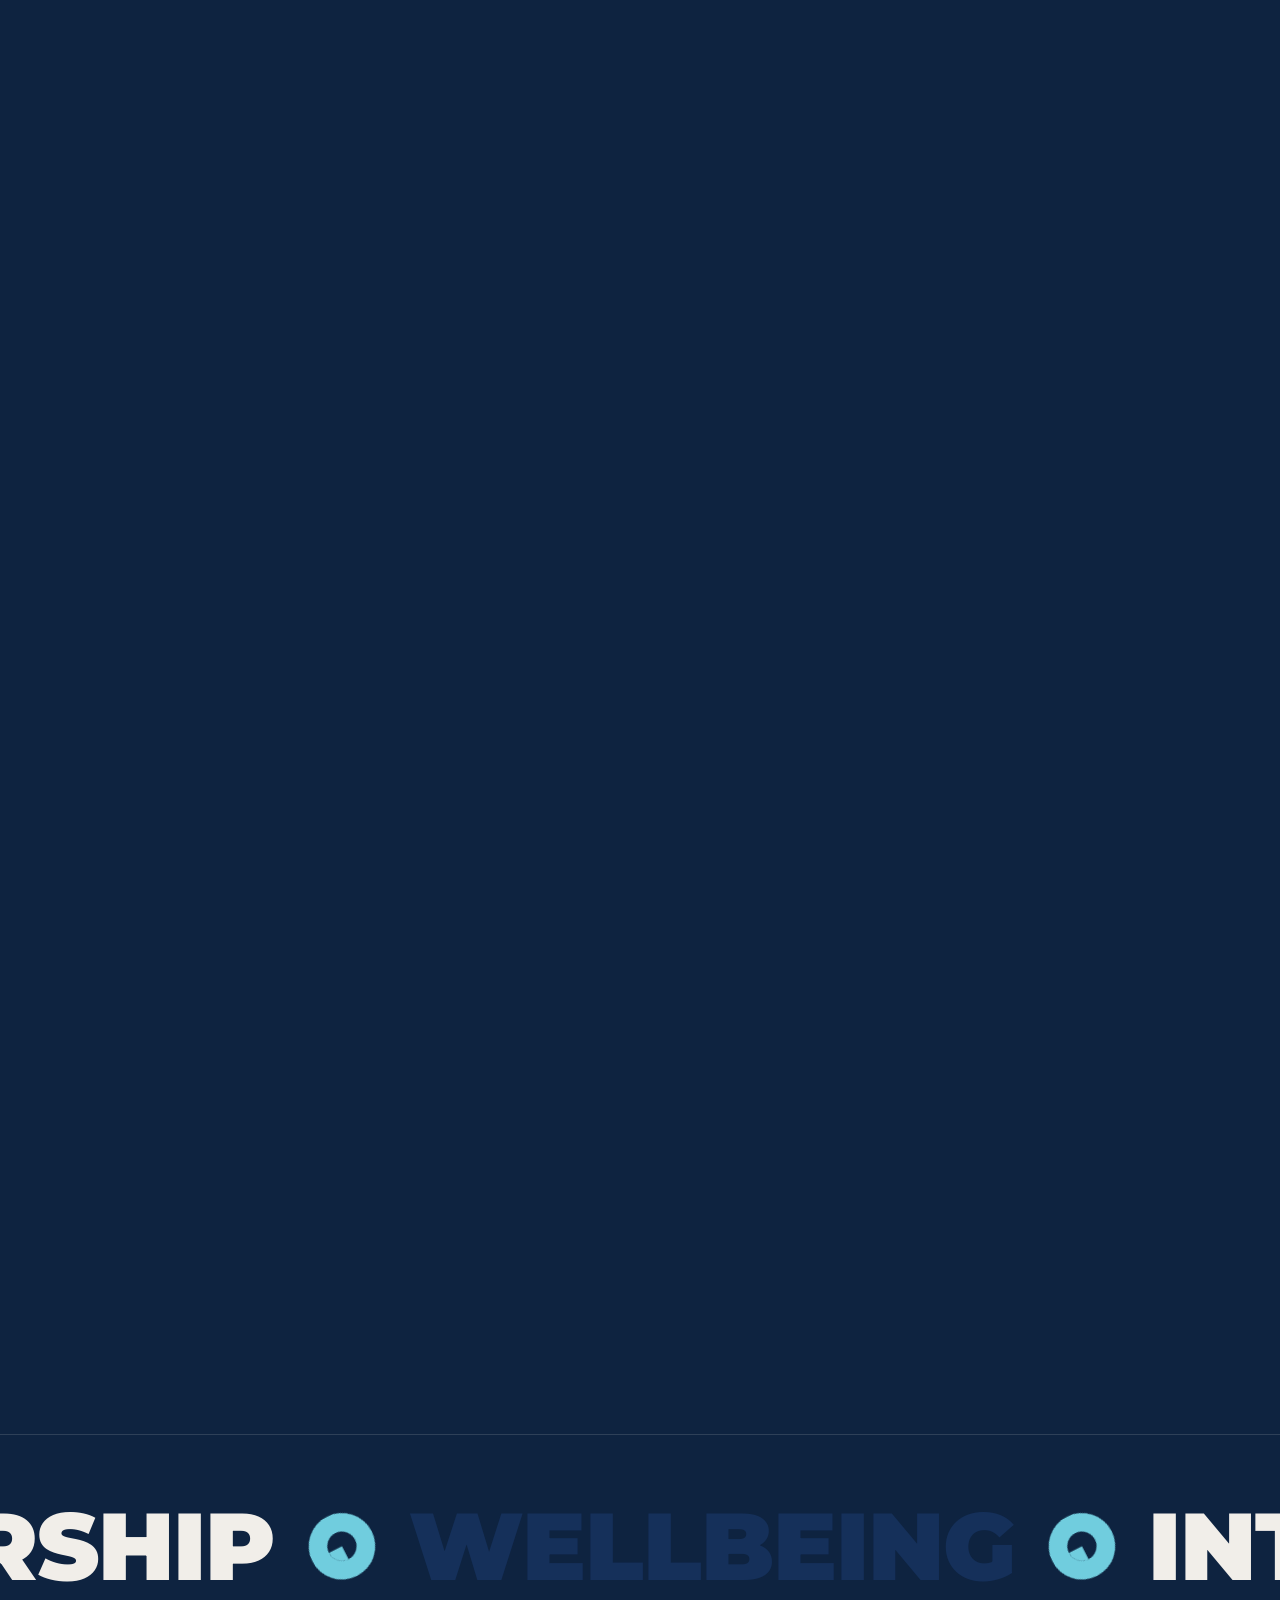
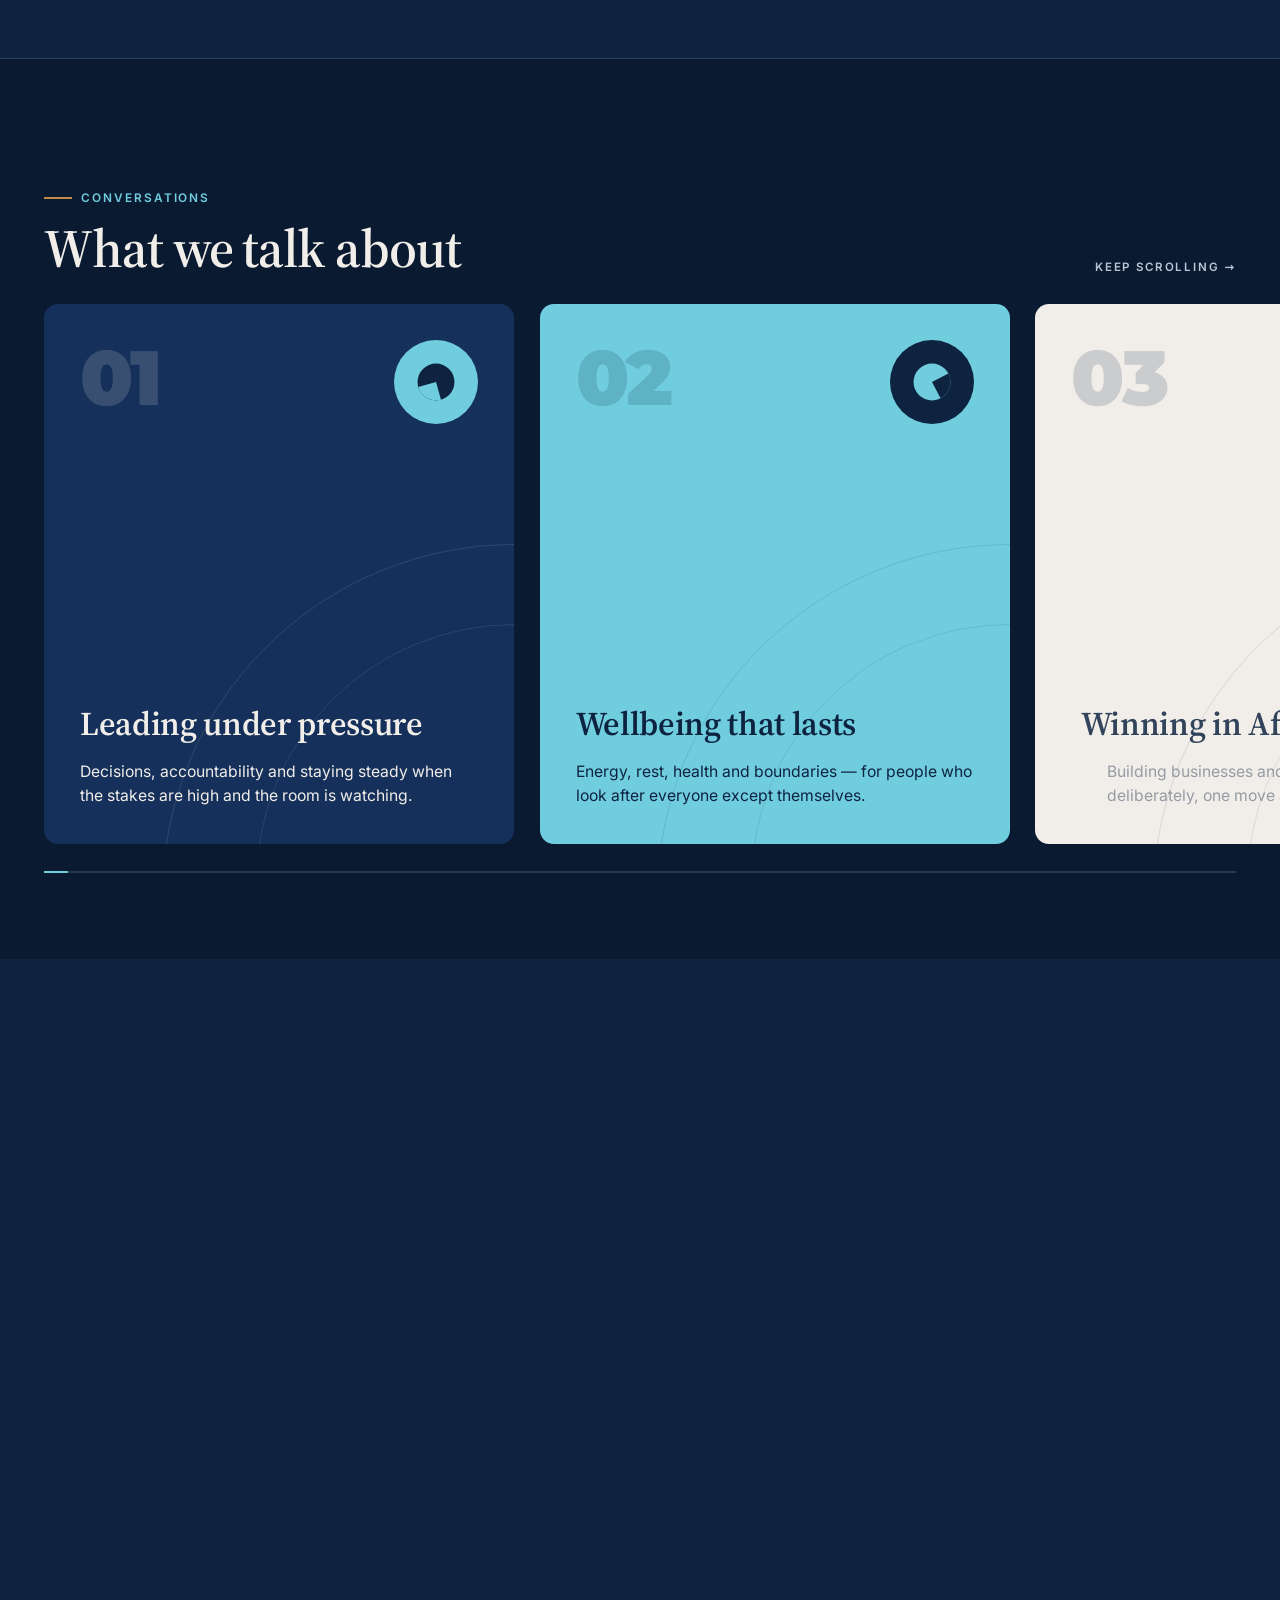
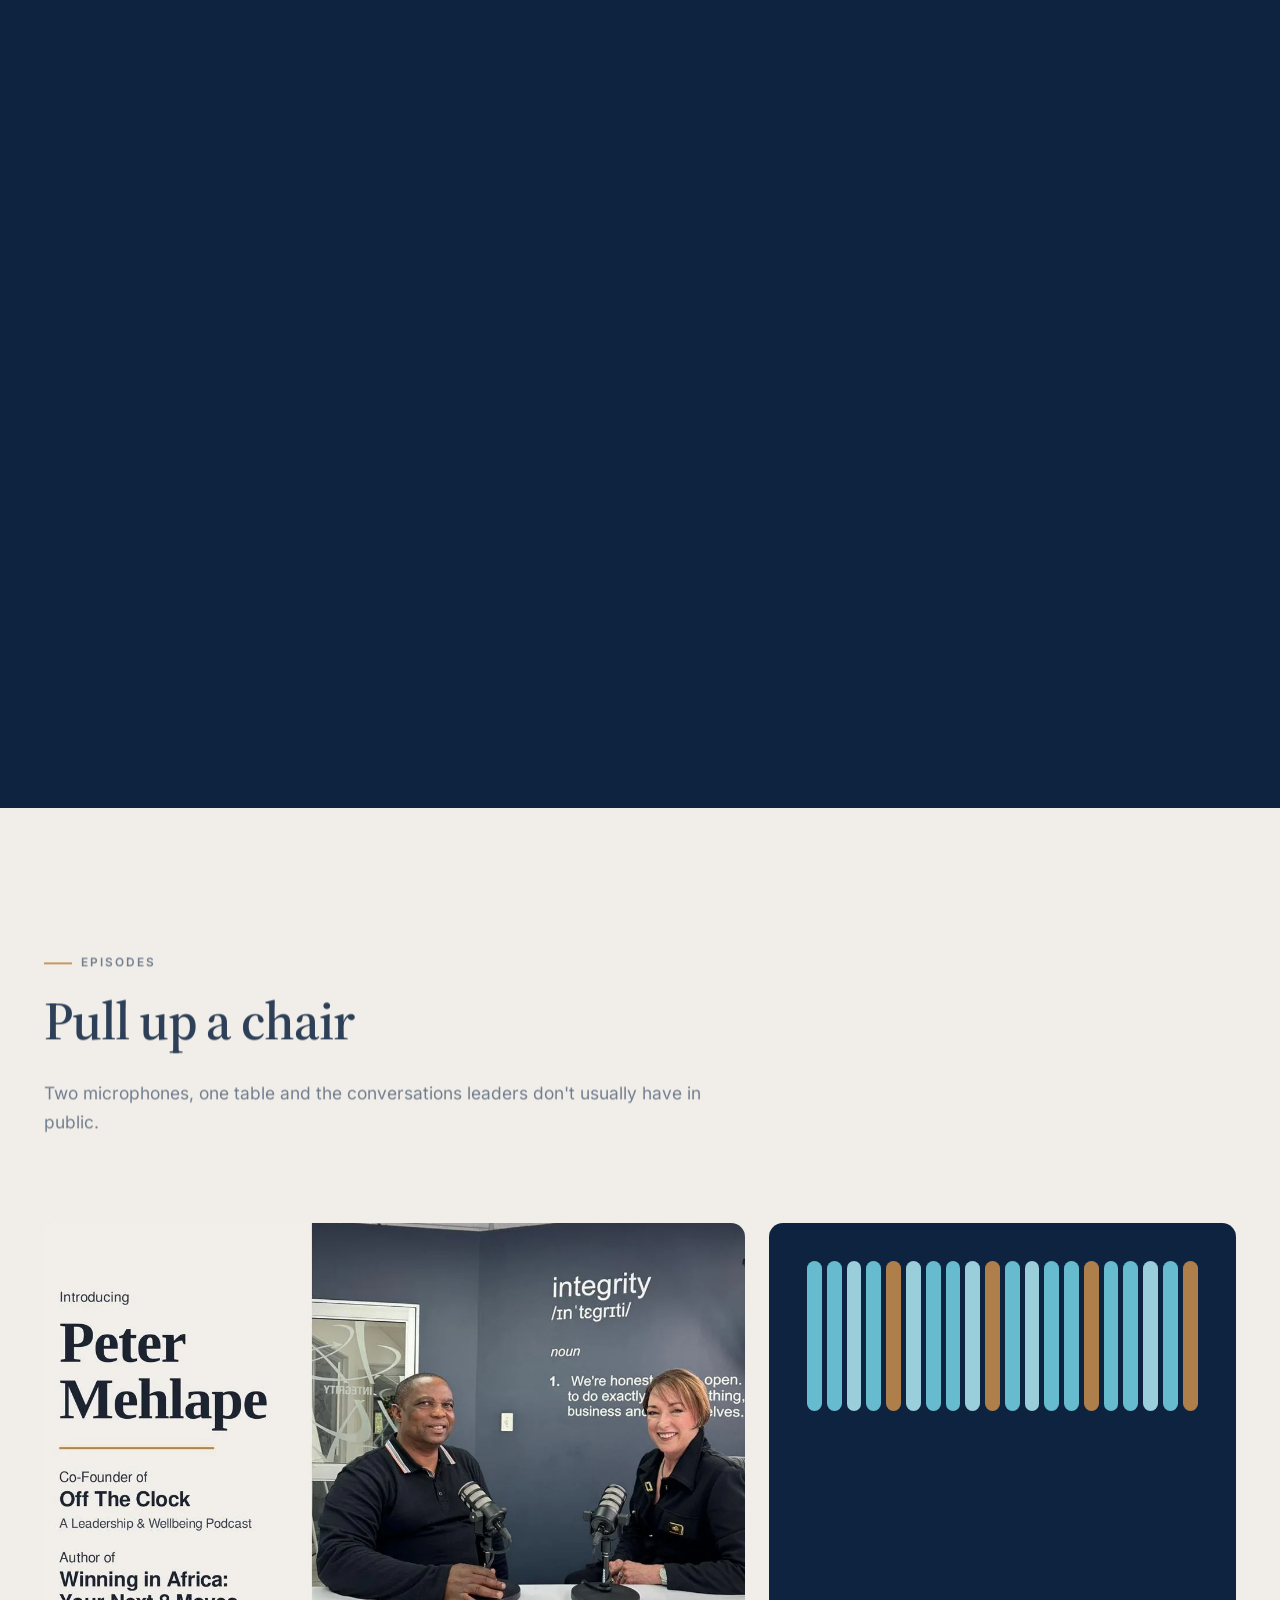
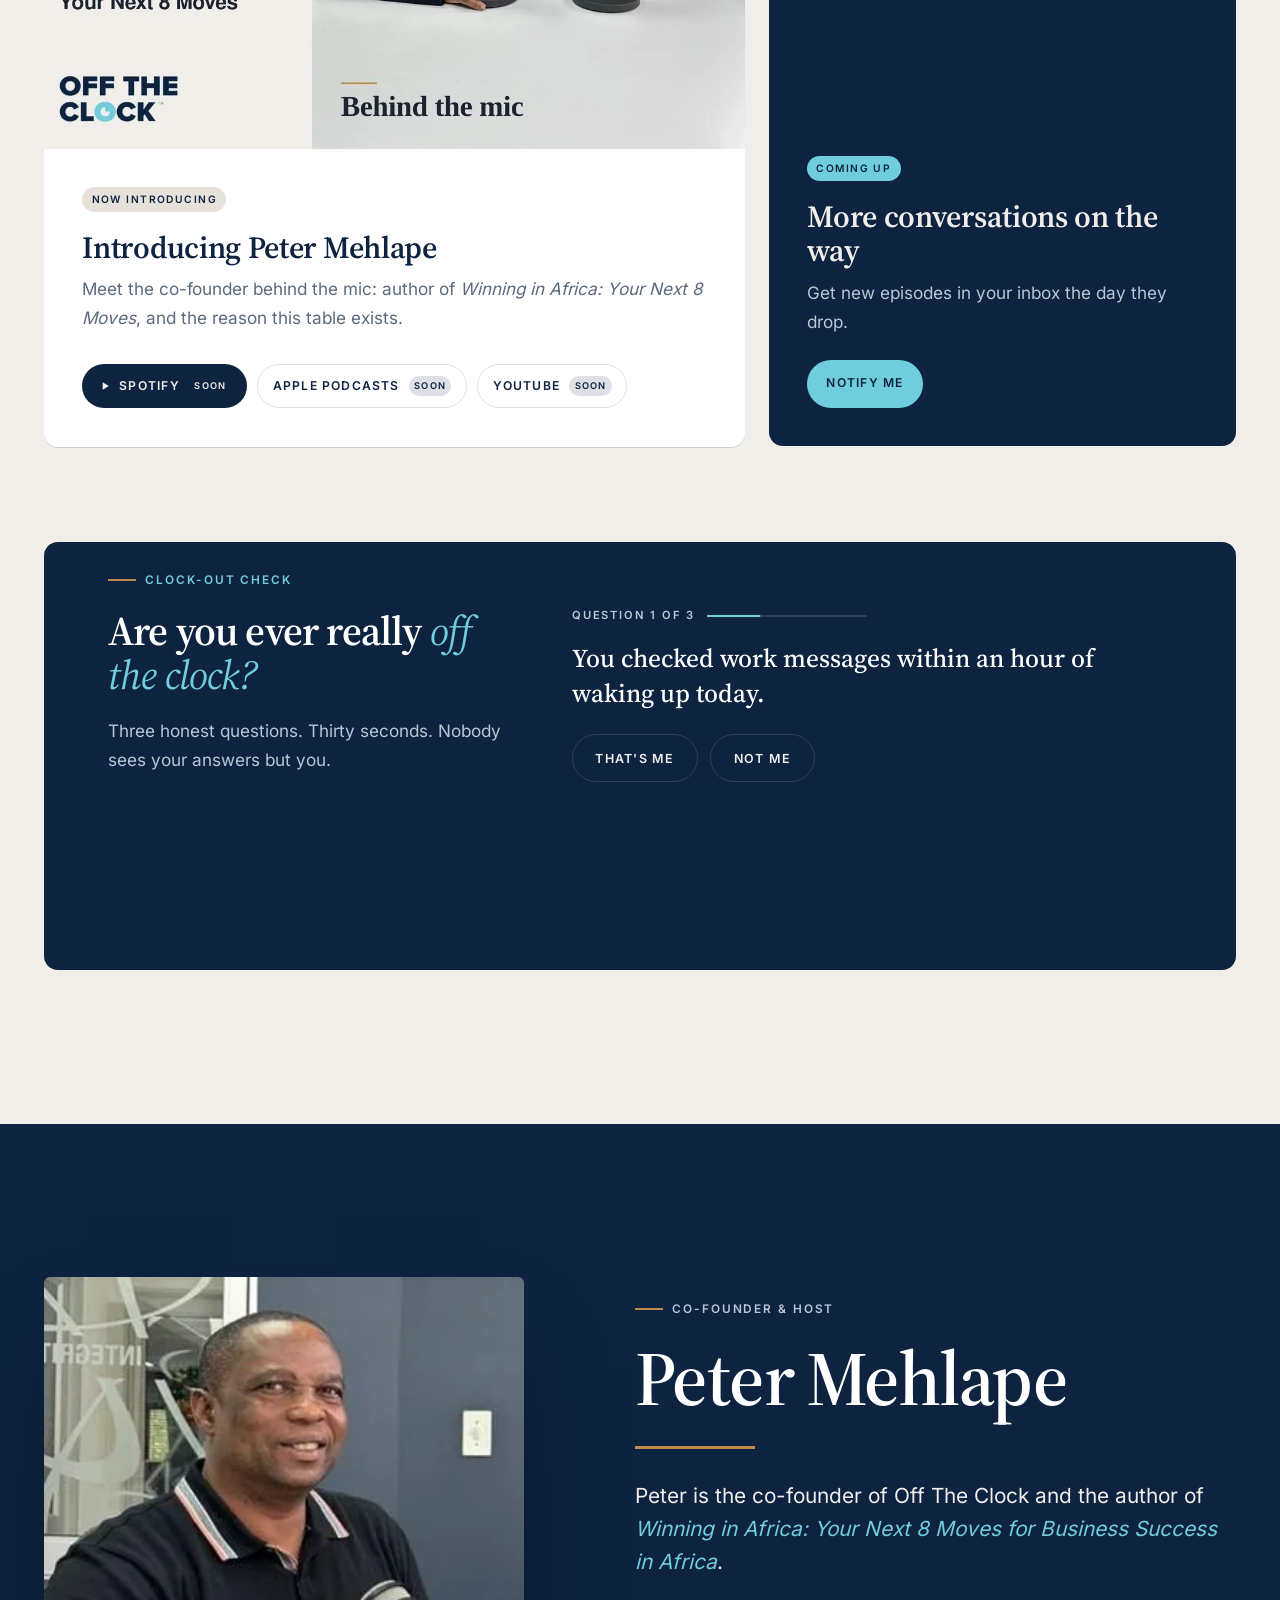
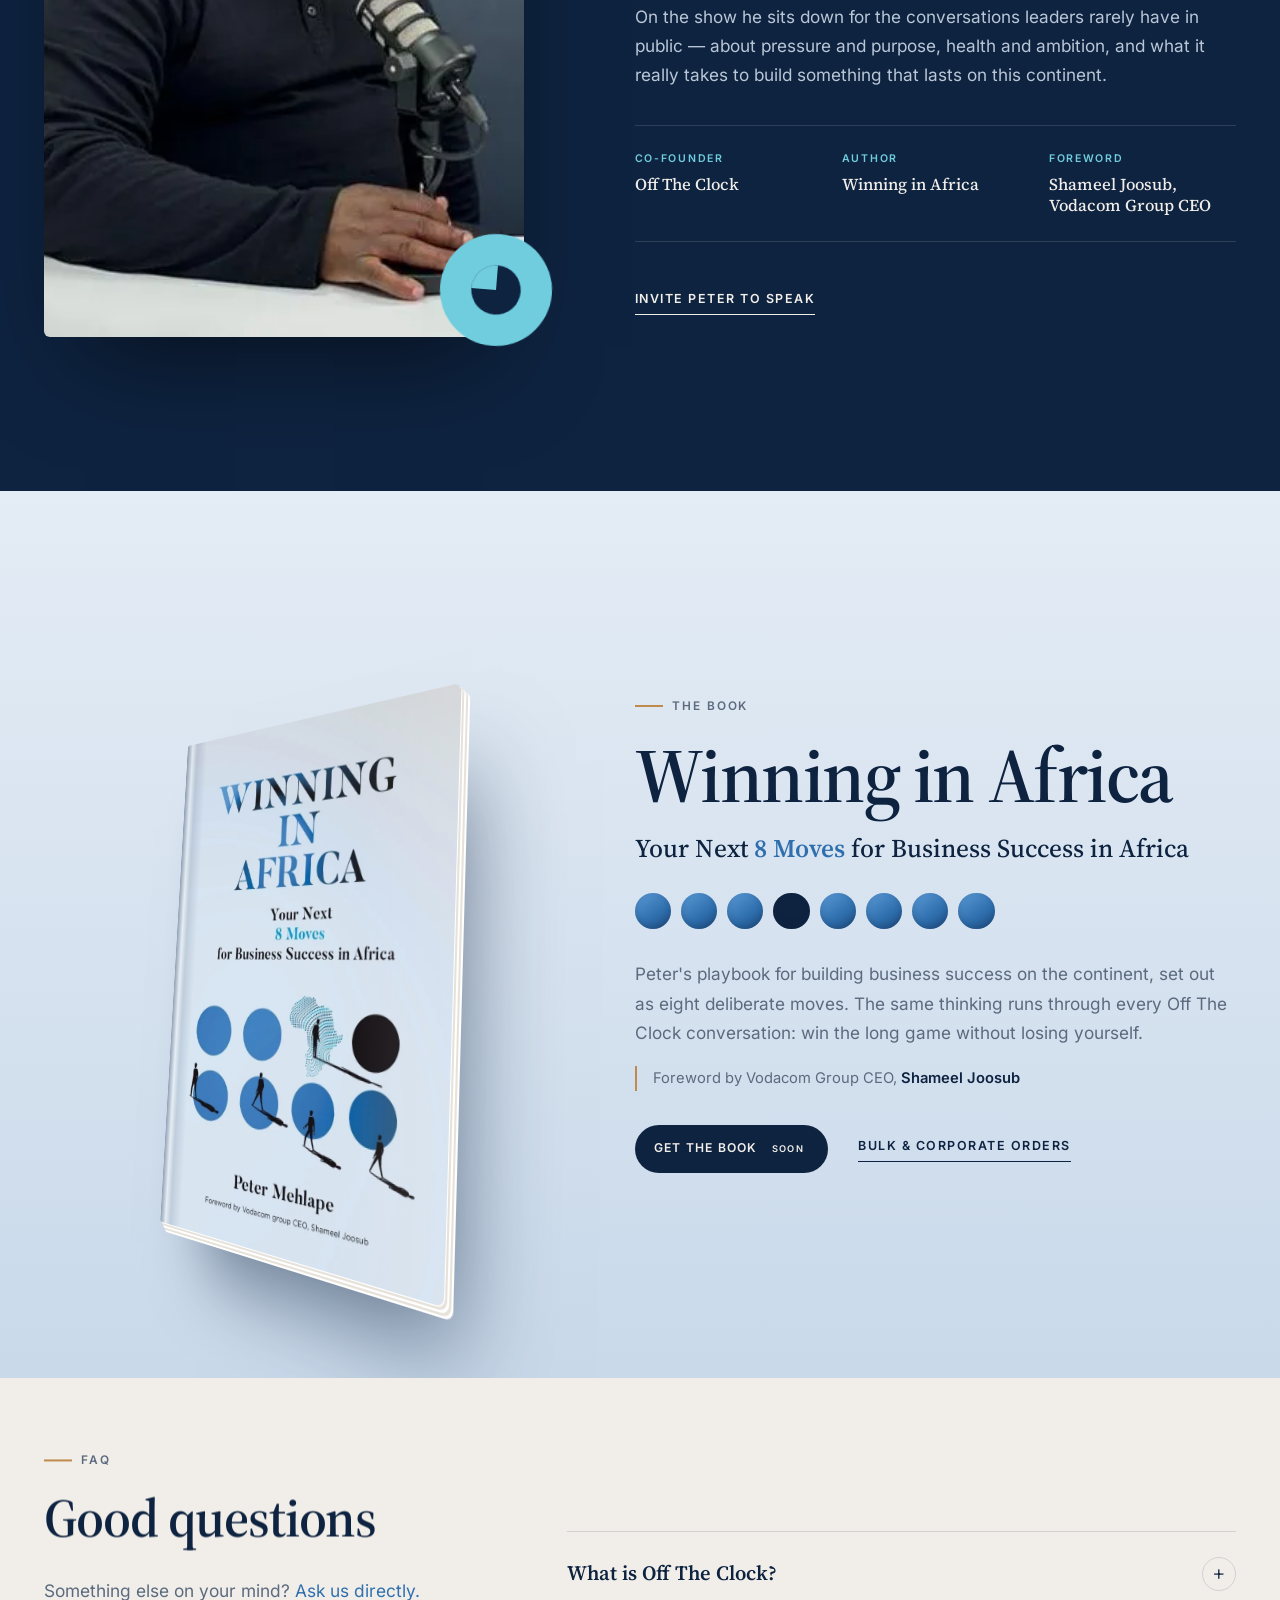
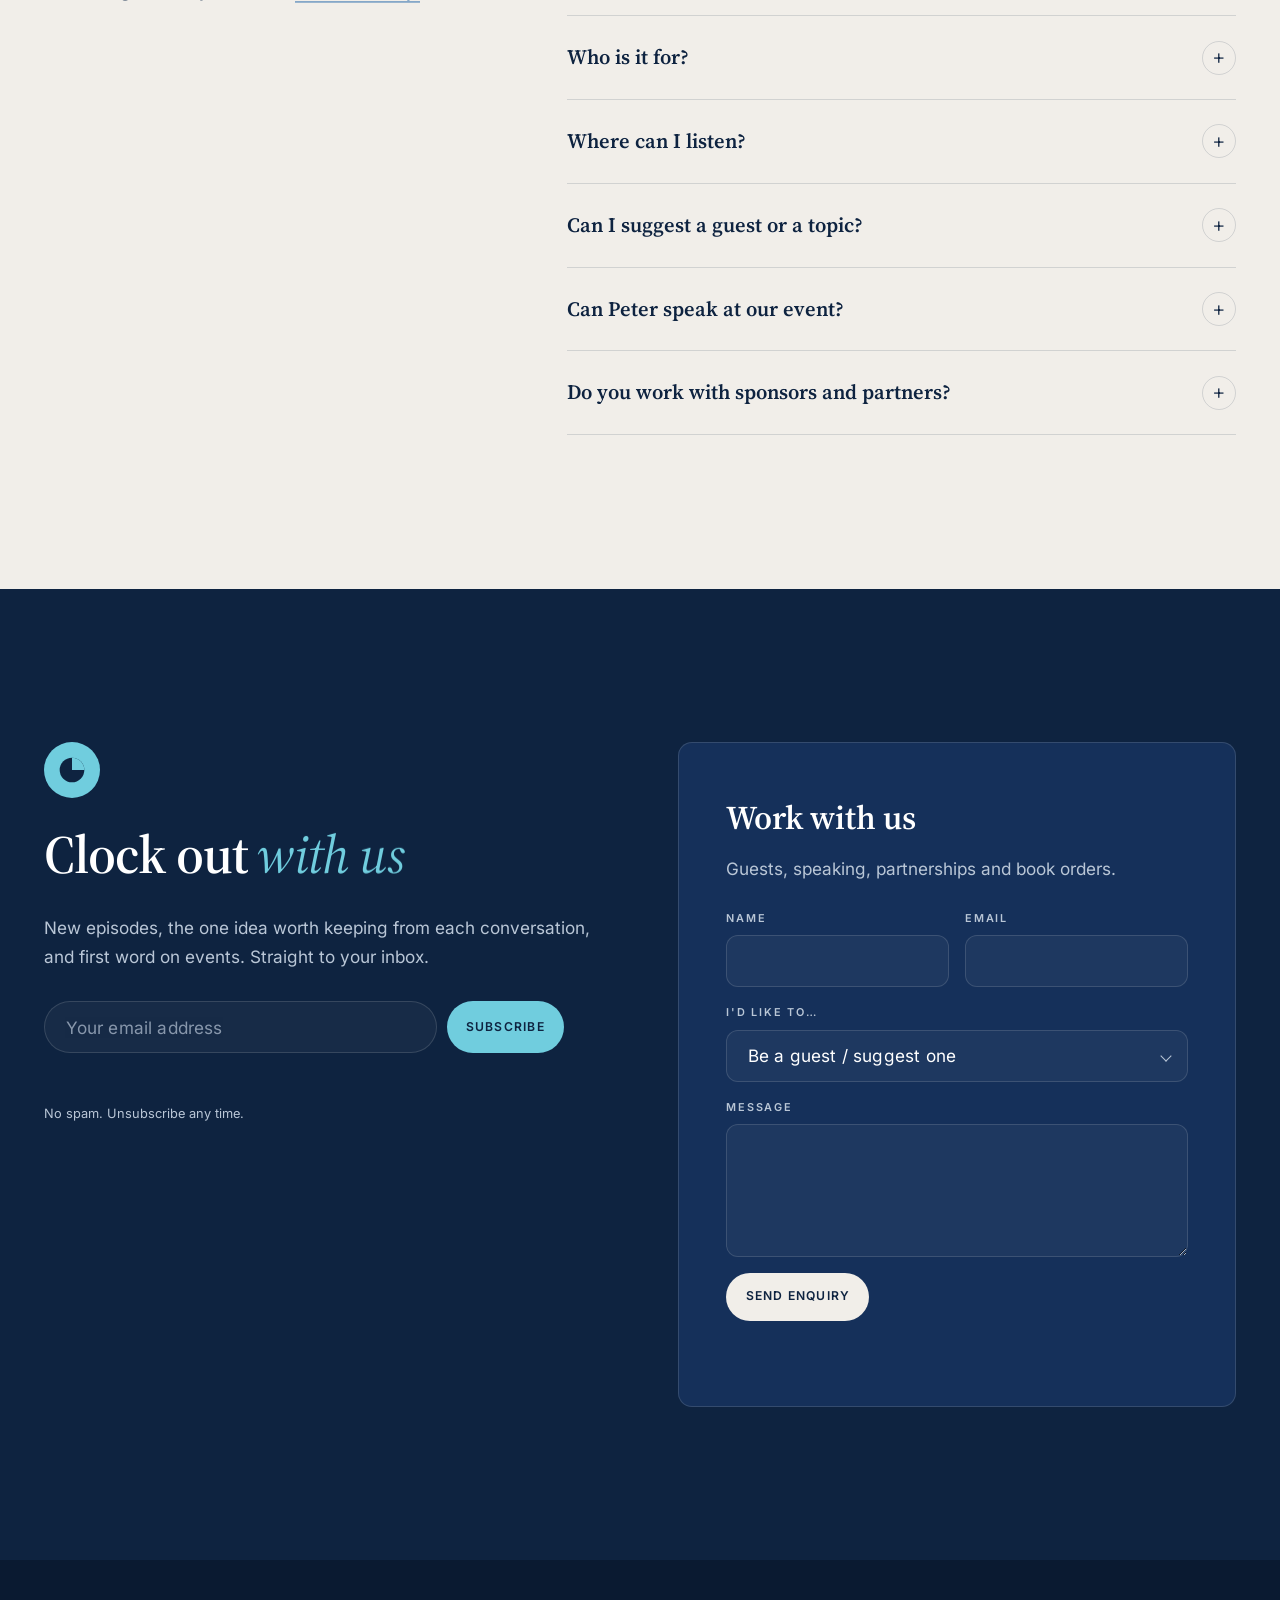
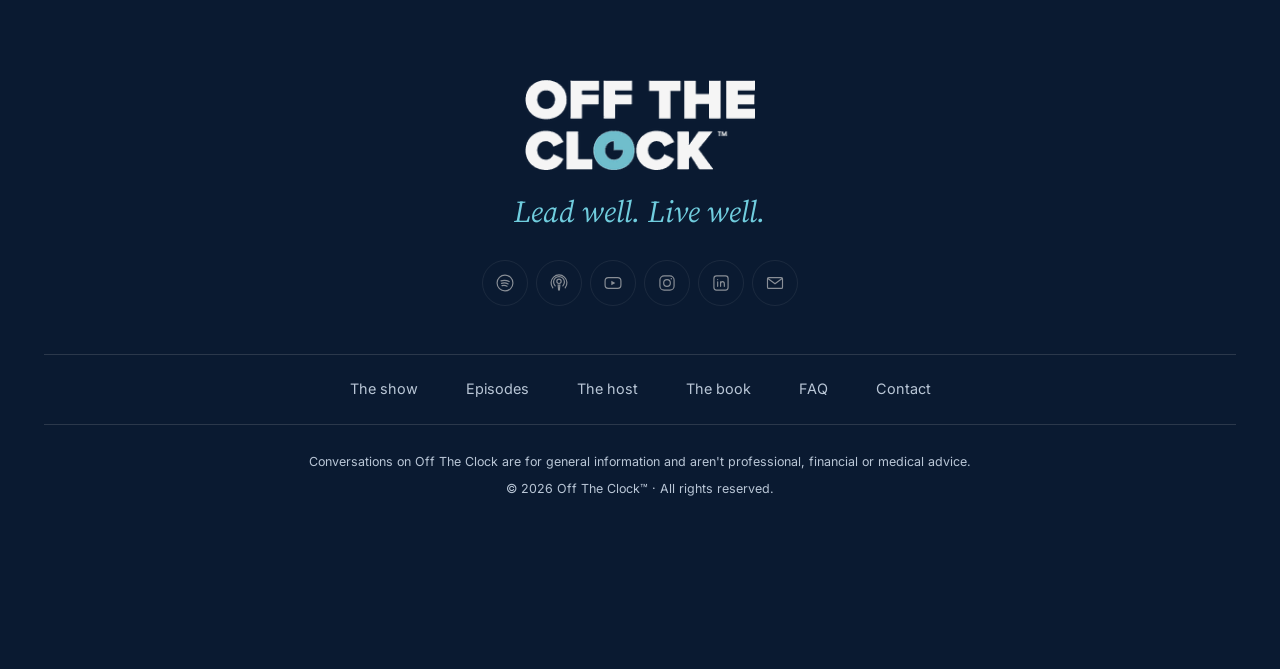
==== commit c616c371: "Second audit: self-hosted fonts, short-viewport pins, validity, caching Findings from a line-by-line" ====
--- a/index.html
+++ b/index.html
@@ -1,4 +1,4 @@
-<!doctype html>
+<!DOCTYPE html>
 <html lang="en-ZA" class="static">
 <head>
   <meta charset="utf-8">
@@ -53,9 +53,9 @@
     })(document.documentElement);
   </script>
 
-  <link rel="preconnect" href="https://fonts.googleapis.com">
-  <link rel="preconnect" href="https://fonts.gstatic.com" crossorigin>
-  <link href="https://fonts.googleapis.com/css2?family=Inter:wght@300;400;500;600&family=Montserrat:wght@800;900&family=Source+Serif+4:ital,opsz,wght@0,8..60,500;0,8..60,600;0,8..60,700;1,8..60,400;1,8..60,500&display=swap" rel="stylesheet">
+  <!-- Fonts are self-hosted (css/styles.css §0). Preload the two the hero paints first. -->
+  <link rel="preload" href="fonts/source-serif-4-latin.woff2" as="font" type="font/woff2" crossorigin>
+  <link rel="preload" href="fonts/inter-latin.woff2" as="font" type="font/woff2" crossorigin>
   <link rel="stylesheet" href="css/styles.css">
 </head>
 <body>
@@ -96,7 +96,7 @@
      ============================================================ -->
 <header class="hdr" data-hdr>
   <a class="hdr__brand" href="#top" aria-label="Off The Clock — home">
-    <img src="assets/logo-white.png" alt="Off The Clock" width="480" height="187">
+    <img src="assets/logo-white-240.png" srcset="assets/logo-white-240.png 1x, assets/logo-white.png 2x" alt="Off The Clock" width="240" height="93">
   </a>
   <nav class="hdr__nav" aria-label="Primary" data-spy>
     <a href="#show">The show</a>
@@ -121,7 +121,7 @@
 <div class="drawer-scrim" data-menu-close></div>
 <aside class="drawer" id="drawer" aria-label="Main menu" inert>
   <button class="drawer__close" type="button" data-menu-close><span class="sr">Close menu</span><svg viewBox="0 0 24 24" aria-hidden="true"><path d="M5 5l14 14M19 5 5 19"/></svg></button>
-  <img class="drawer__logo" src="assets/logo-navy.png" alt="" width="480" height="187">
+  <img class="drawer__logo" src="assets/logo-navy-240.png" srcset="assets/logo-navy-240.png 1x, assets/logo-navy.png 2x" alt="" width="240" height="93">
   <nav class="drawer__nav" aria-label="Menu">
     <a href="#show"><span>01</span>The show</a>
     <a href="#topics"><span>02</span>Conversations</a>
@@ -188,10 +188,9 @@
     <figure class="hero__media" data-hero-media>
       <div class="hero__frame" data-hero-frame>
         <div class="ph" data-hero-img>
-          <picture><source srcset="assets/studio.webp" type="image/webp"><img src="assets/studio.jpg" alt="Peter Mehlape and a guest at the Off The Clock studio table, two podcast microphones between them and the word 'integrity' on the wall behind" width="780" height="824" fetchpriority="high" decoding="async"></picture>
-        </div>
-      </div>
-      <figcaption class="hero__cap" data-hero-fade><span class="rule rule--sm"></span>Behind the mic</figcaption>
+          <picture><source srcset="assets/studio-480.webp 480w, assets/studio.webp 780w" sizes="(max-width: 900px) calc(100vw - 36px), 580px" type="image/webp"><img src="assets/studio.jpg" srcset="assets/studio-480.jpg 480w, assets/studio.jpg 780w" sizes="(max-width: 900px) calc(100vw - 36px), 580px" alt="Peter Mehlape and another speaker at the Off The Clock studio table, two podcast microphones between them and the word 'integrity' on the wall behind" width="780" height="824" fetchpriority="high" decoding="async"></picture>
+        </div>
+      </div>
       <!-- rotating badge around the clock mark -->
       <div class="badge" data-badge aria-hidden="true">
         <svg class="badge__text" viewBox="0 0 200 200">
@@ -200,6 +199,7 @@
         </svg>
         <svg class="clock badge__clock"><use href="#clock"/></svg>
       </div>
+      <figcaption class="hero__cap" data-hero-fade><span class="rule rule--sm"></span>Behind the mic</figcaption>
     </figure>
   </div>
 
@@ -519,7 +519,7 @@
      ============================================================ -->
 <footer class="ftr" id="footer">
   <div class="wrap ftr__top">
-    <img class="ftr__logo" src="assets/logo-white.png" alt="Off The Clock" width="480" height="187" loading="lazy">
+    <img class="ftr__logo" src="assets/logo-white-240.png" srcset="assets/logo-white-240.png 240w, assets/logo-white.png 480w" sizes="(max-width: 760px) 170px, 230px" alt="Off The Clock" width="240" height="93" loading="lazy">
     <p class="ftr__script">Lead well. Live well.</p>
     <ul class="ftr__social" data-stagger>
       <li><a href="#newsletter" data-link="spotify" aria-label="Spotify"><svg viewBox="0 0 24 24" aria-hidden="true"><circle cx="12" cy="12" r="9.5"/><path d="M7.2 9.4c3.3-1 6.9-.7 9.8.9M7.8 12.4c2.7-.8 5.6-.5 8 .8M8.4 15.2c2.1-.6 4.2-.4 6.1.6"/></svg></a></li>
--- a/css/styles.css
+++ b/css/styles.css
@@ -4,6 +4,16 @@
    Colours: ONLY use the tokens below. Change the palette here, nowhere else.
    Palette sampled from the brand assets (logo, promo card, book cover).
    ========================================================================== */
+
+/* 0 · FONTS (self-hosted, SIL Open Font License — see fonts/README.md) -------
+   Variable woff2: one file per family/style covers every weight used. */
+@font-face { font-family: "Source Serif 4"; font-style: normal; font-weight: 500 700; font-display: swap; src: url("../fonts/source-serif-4-latin.woff2") format("woff2"); }
+@font-face { font-family: "Source Serif 4"; font-style: italic; font-weight: 400 500; font-display: swap; src: url("../fonts/source-serif-4-italic-latin.woff2") format("woff2"); }
+@font-face { font-family: "Inter"; font-style: normal; font-weight: 300 600; font-display: swap; src: url("../fonts/inter-latin.woff2") format("woff2");
+  unicode-range: U+0000-00FF, U+0131, U+0152-0153, U+02BB-02BC, U+02C6, U+02DA, U+02DC, U+0304, U+0308, U+0329, U+2000-206F, U+20AC, U+2122, U+2191, U+2193, U+2212, U+2215, U+FEFF, U+FFFD; }
+@font-face { font-family: "Inter"; font-style: normal; font-weight: 300 600; font-display: swap; src: url("../fonts/inter-ipa.woff2") format("woff2");
+  unicode-range: U+025B, U+0261, U+026A, U+02C8; } /* only the IPA glyphs in "/ɪnˈtɛɡrɪti/" */
+@font-face { font-family: "Montserrat"; font-style: normal; font-weight: 800 900; font-display: swap; src: url("../fonts/montserrat-latin.woff2") format("woff2"); }
 
 /* 1 · TOKENS ------------------------------------------------------------- */
 :root {
@@ -579,12 +589,14 @@
 
 /* 5 · STATIC MODE — reduced motion or libraries failed ------------------- */
 .static .loader { display: none !important; }
-.static .integrity__stage { height: auto; min-height: 0; padding-block: var(--sec-pad); }
-.static .topics__stage { height: auto; min-height: 0; padding-block: var(--sec-pad); }
-.static .topics__viewport { overflow-x: auto; scroll-snap-type: x mandatory; scroll-padding-inline: var(--gutter); -webkit-overflow-scrolling: touch; padding-bottom: 12px; }
-.static .tcard { scroll-snap-align: start; }
-.static .topics__progress { display: none; }
-.static .topics__viewport:focus-visible { outline-offset: -2px; }
+/* .no-pin = motion on, but the viewport is too short to pin (landscape phones): same flow layout */
+.static .integrity__stage, .no-pin .integrity__stage { height: auto; min-height: 0; padding-block: var(--sec-pad); }
+.static .topics__stage, .no-pin .topics__stage { height: auto; min-height: 0; padding-block: var(--sec-pad); }
+.static .topics__viewport, .no-pin .topics__viewport { overflow-x: auto; scroll-snap-type: x mandatory; scroll-padding-inline: var(--gutter); -webkit-overflow-scrolling: touch; padding-bottom: 12px; }
+.static .tcard, .no-pin .tcard { scroll-snap-align: start; }
+.no-pin .tcard { height: min(80svh, 340px); }
+.static .topics__progress, .no-pin .topics__progress { display: none; }
+.static .topics__viewport:focus-visible, .no-pin .topics__viewport:focus-visible { outline-offset: -2px; }
 .static.menu-open, .static.menu-open body { overflow: hidden; }
 .static .hdr { transition: none; }
 .static .marquee__row { width: auto; flex-wrap: wrap; justify-content: center; }
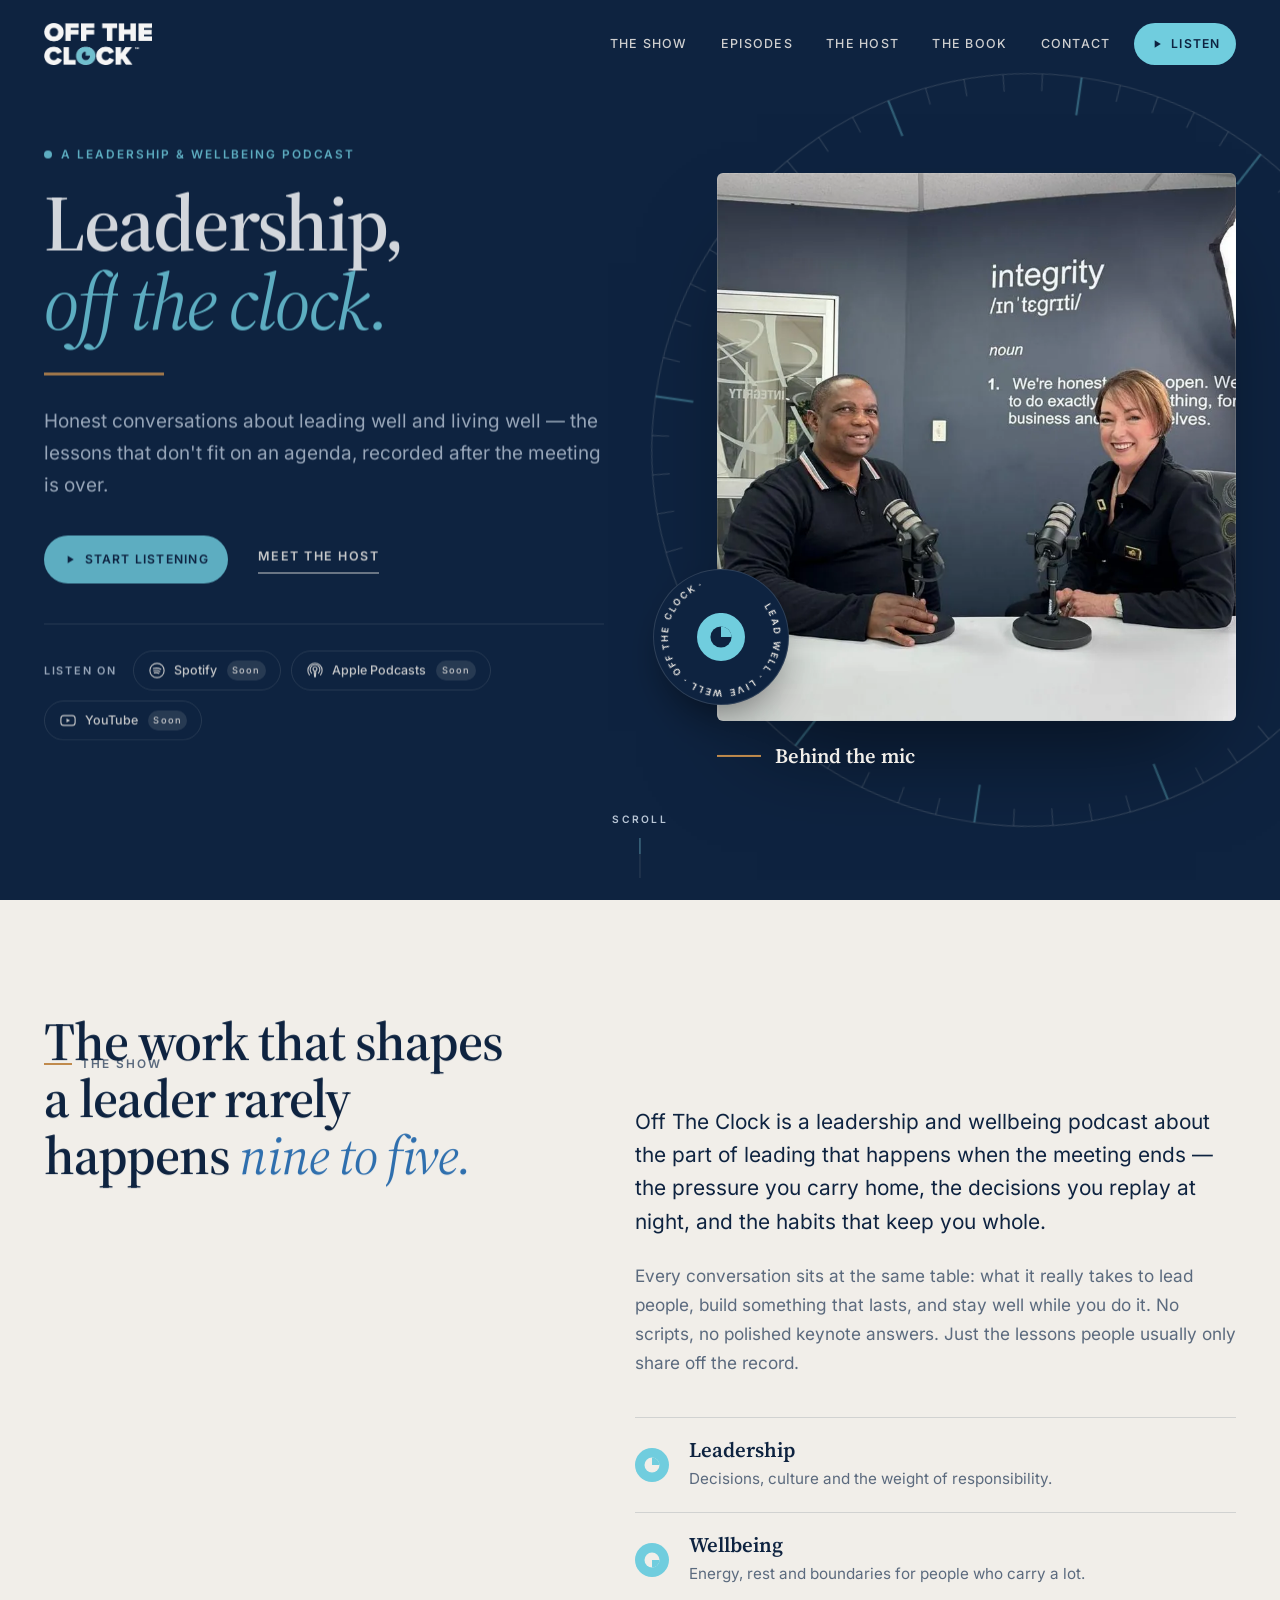
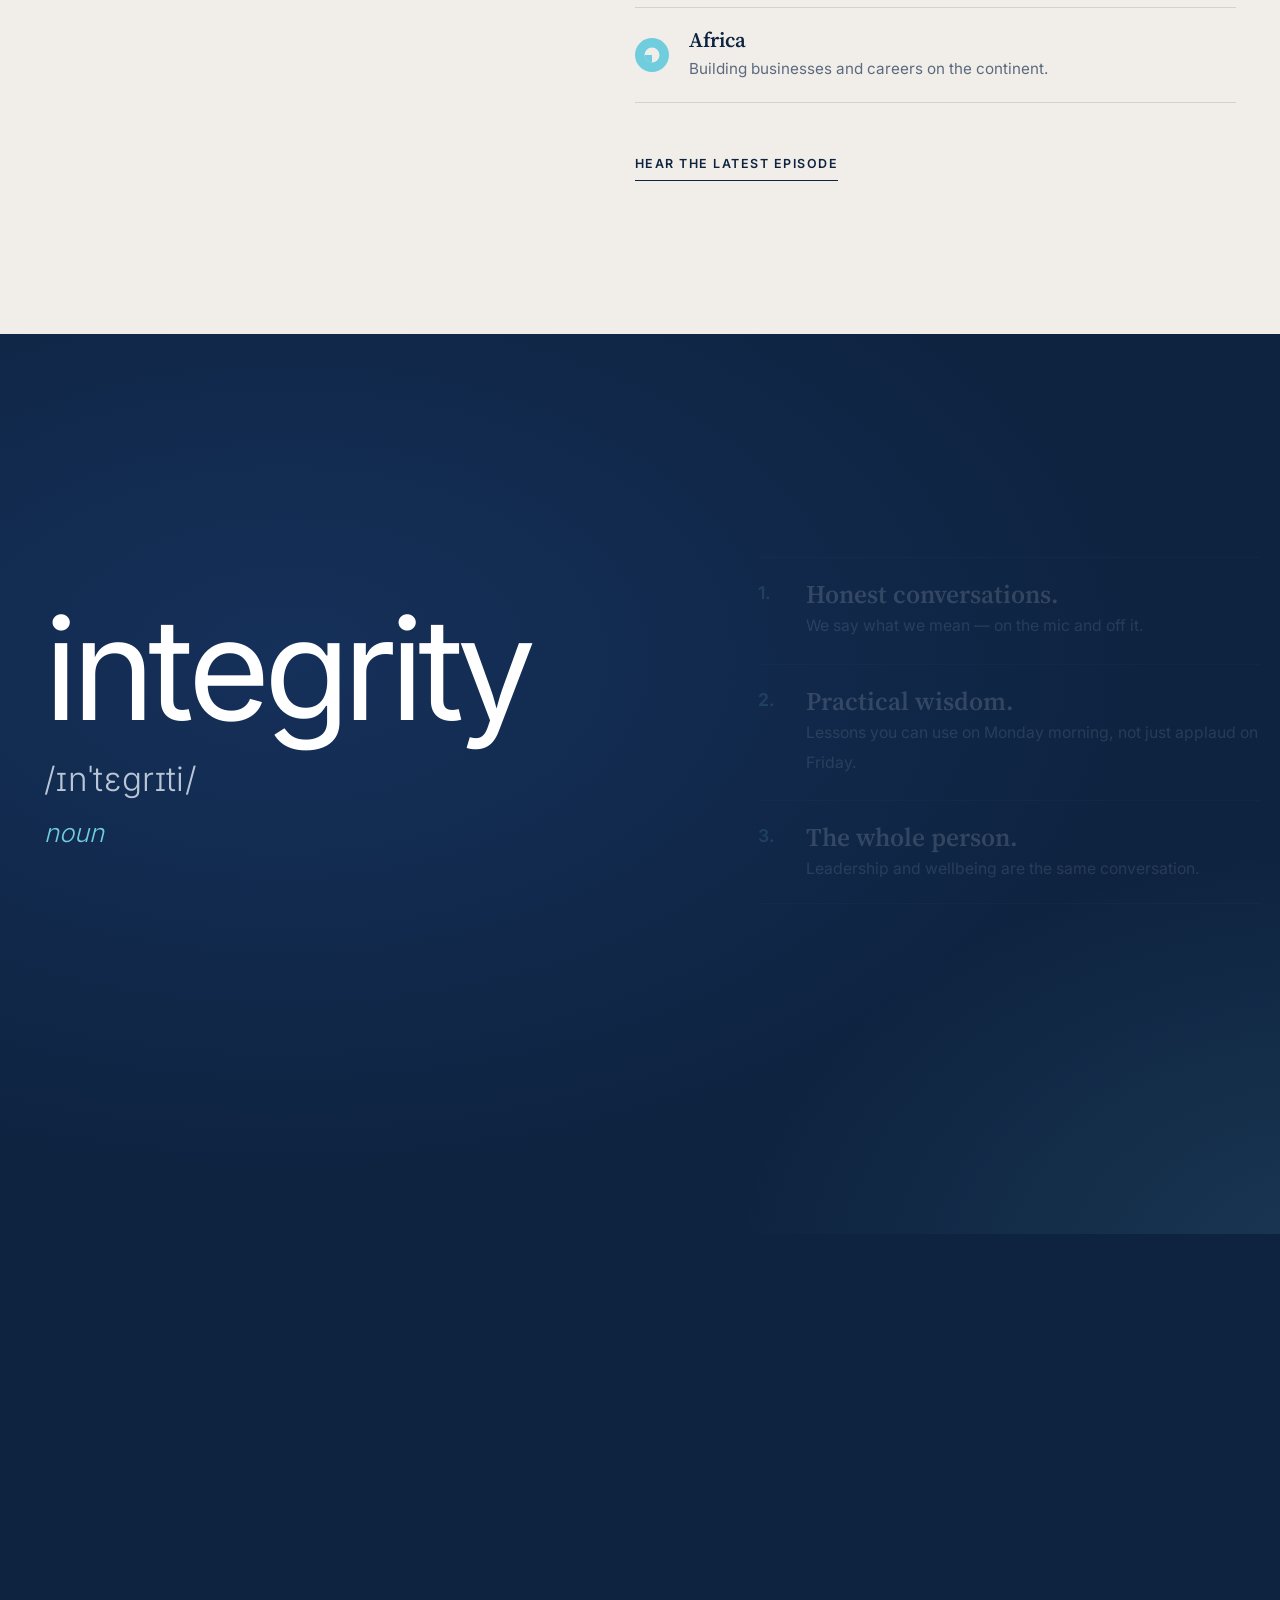
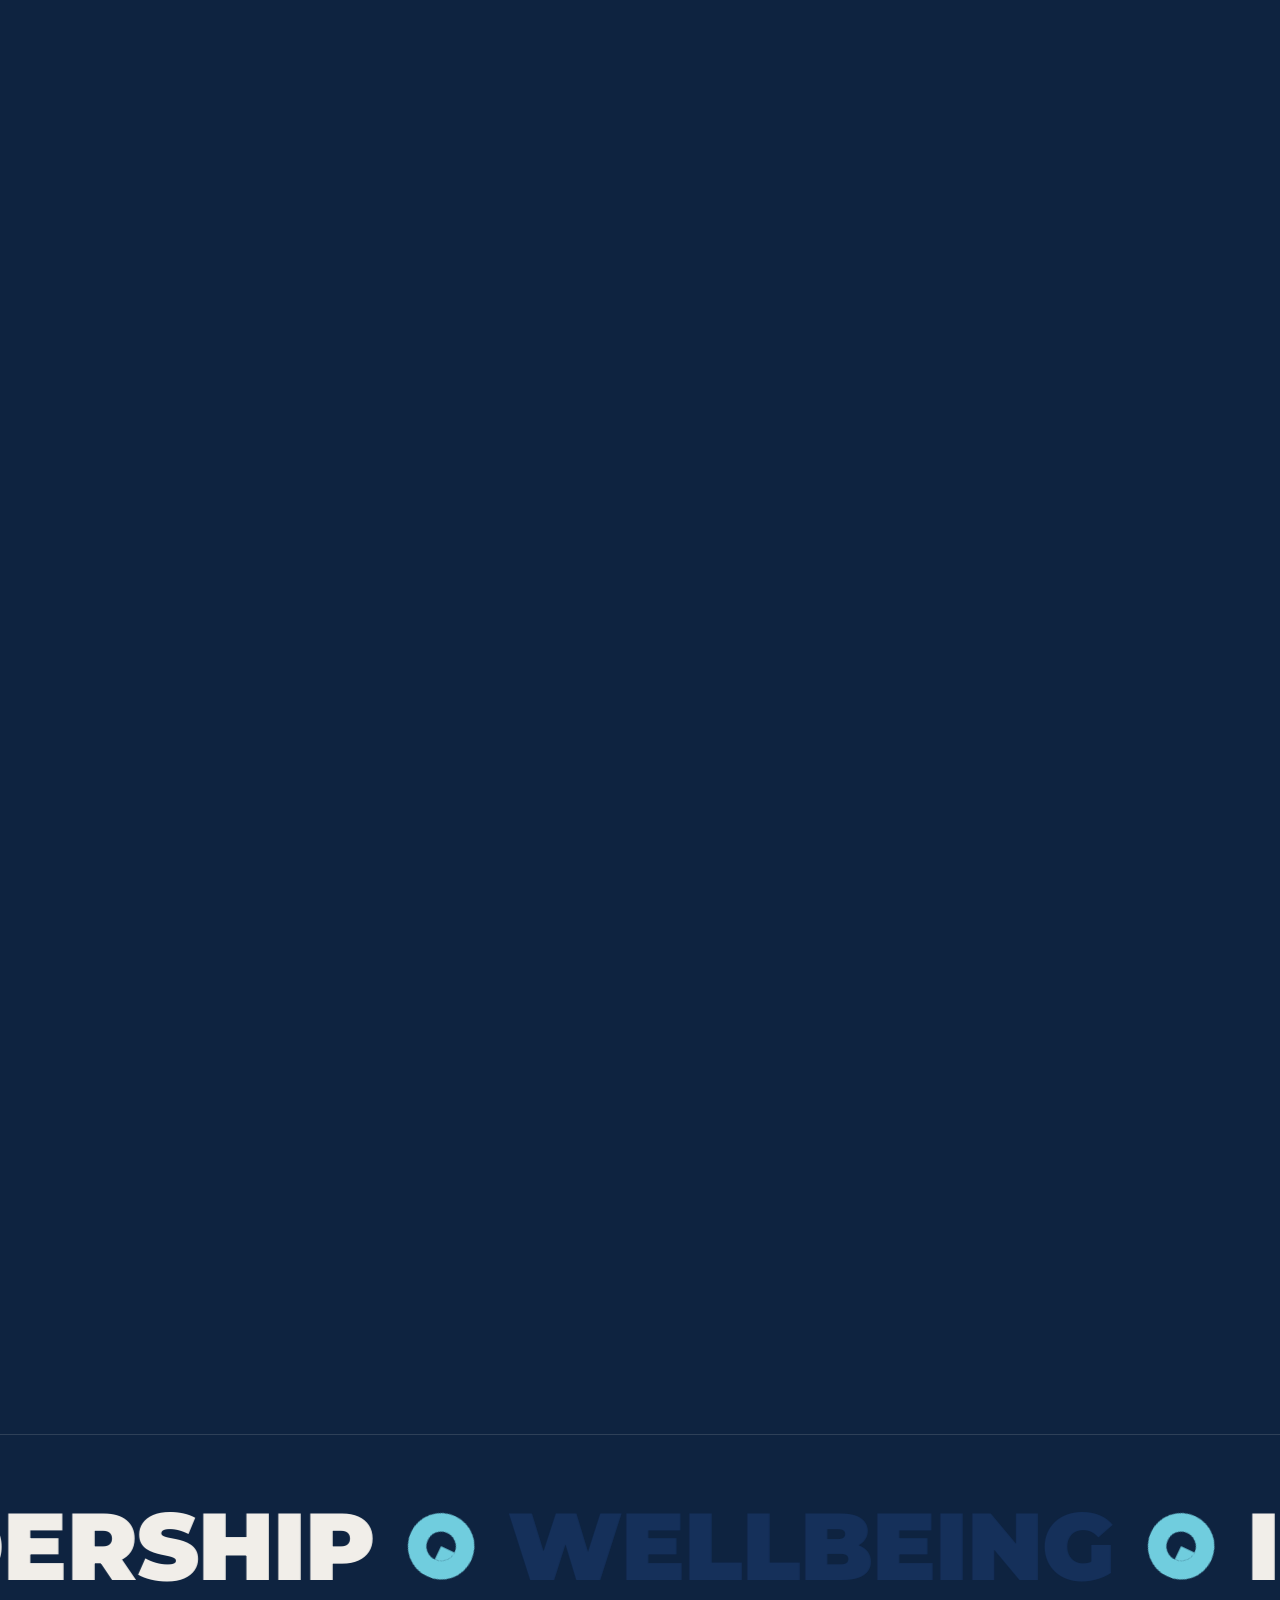
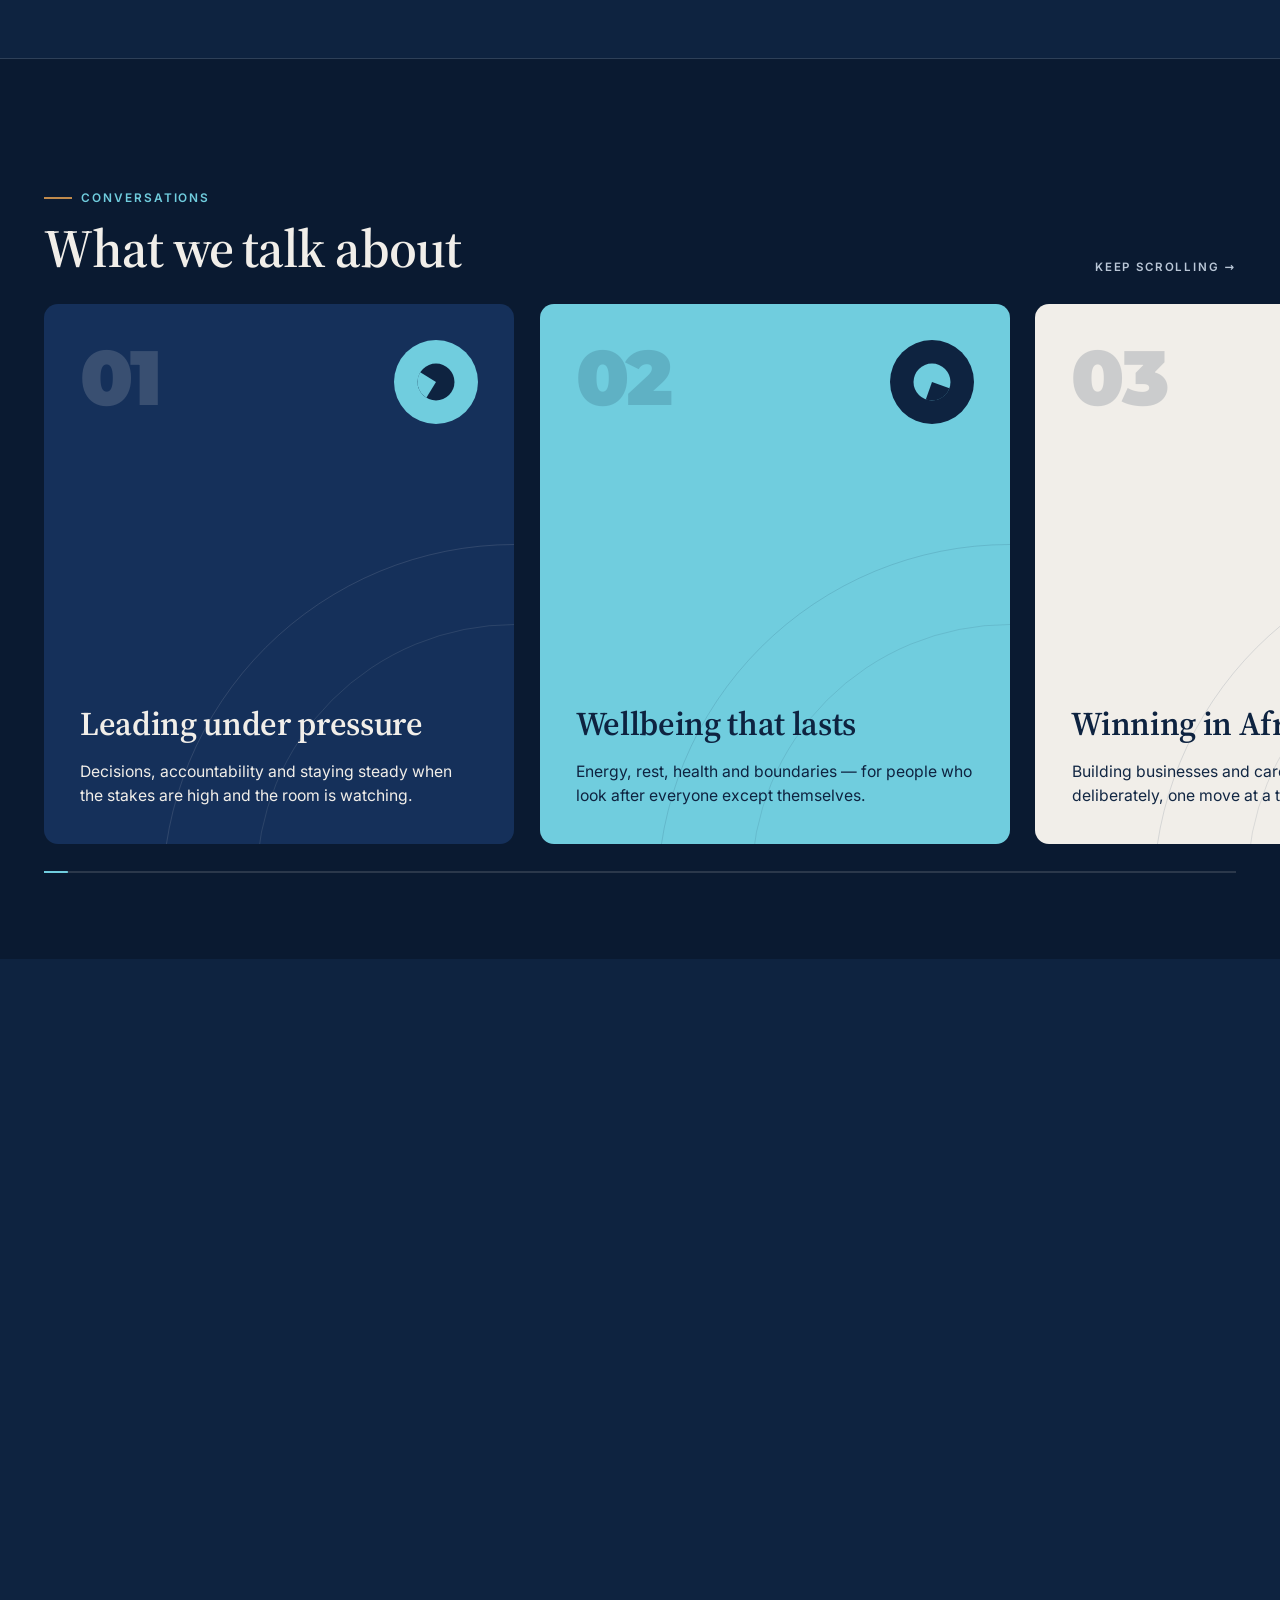
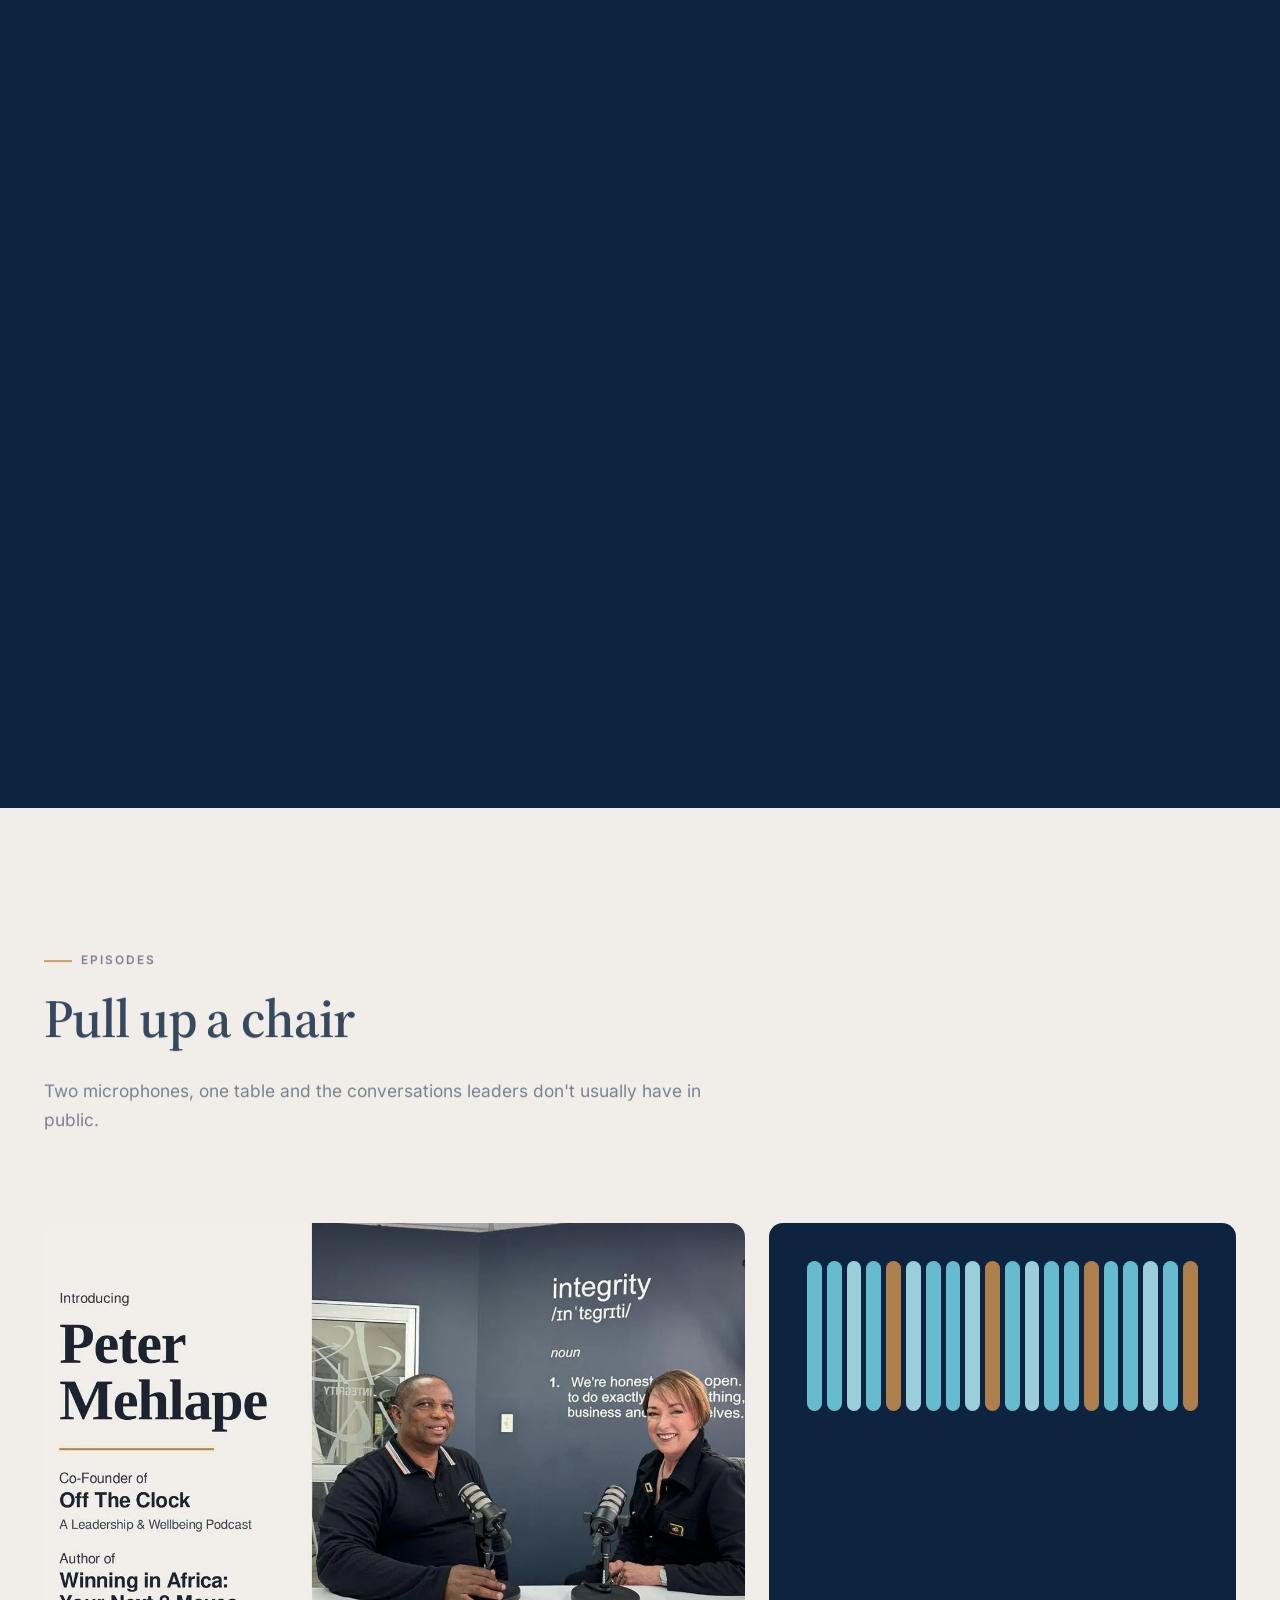
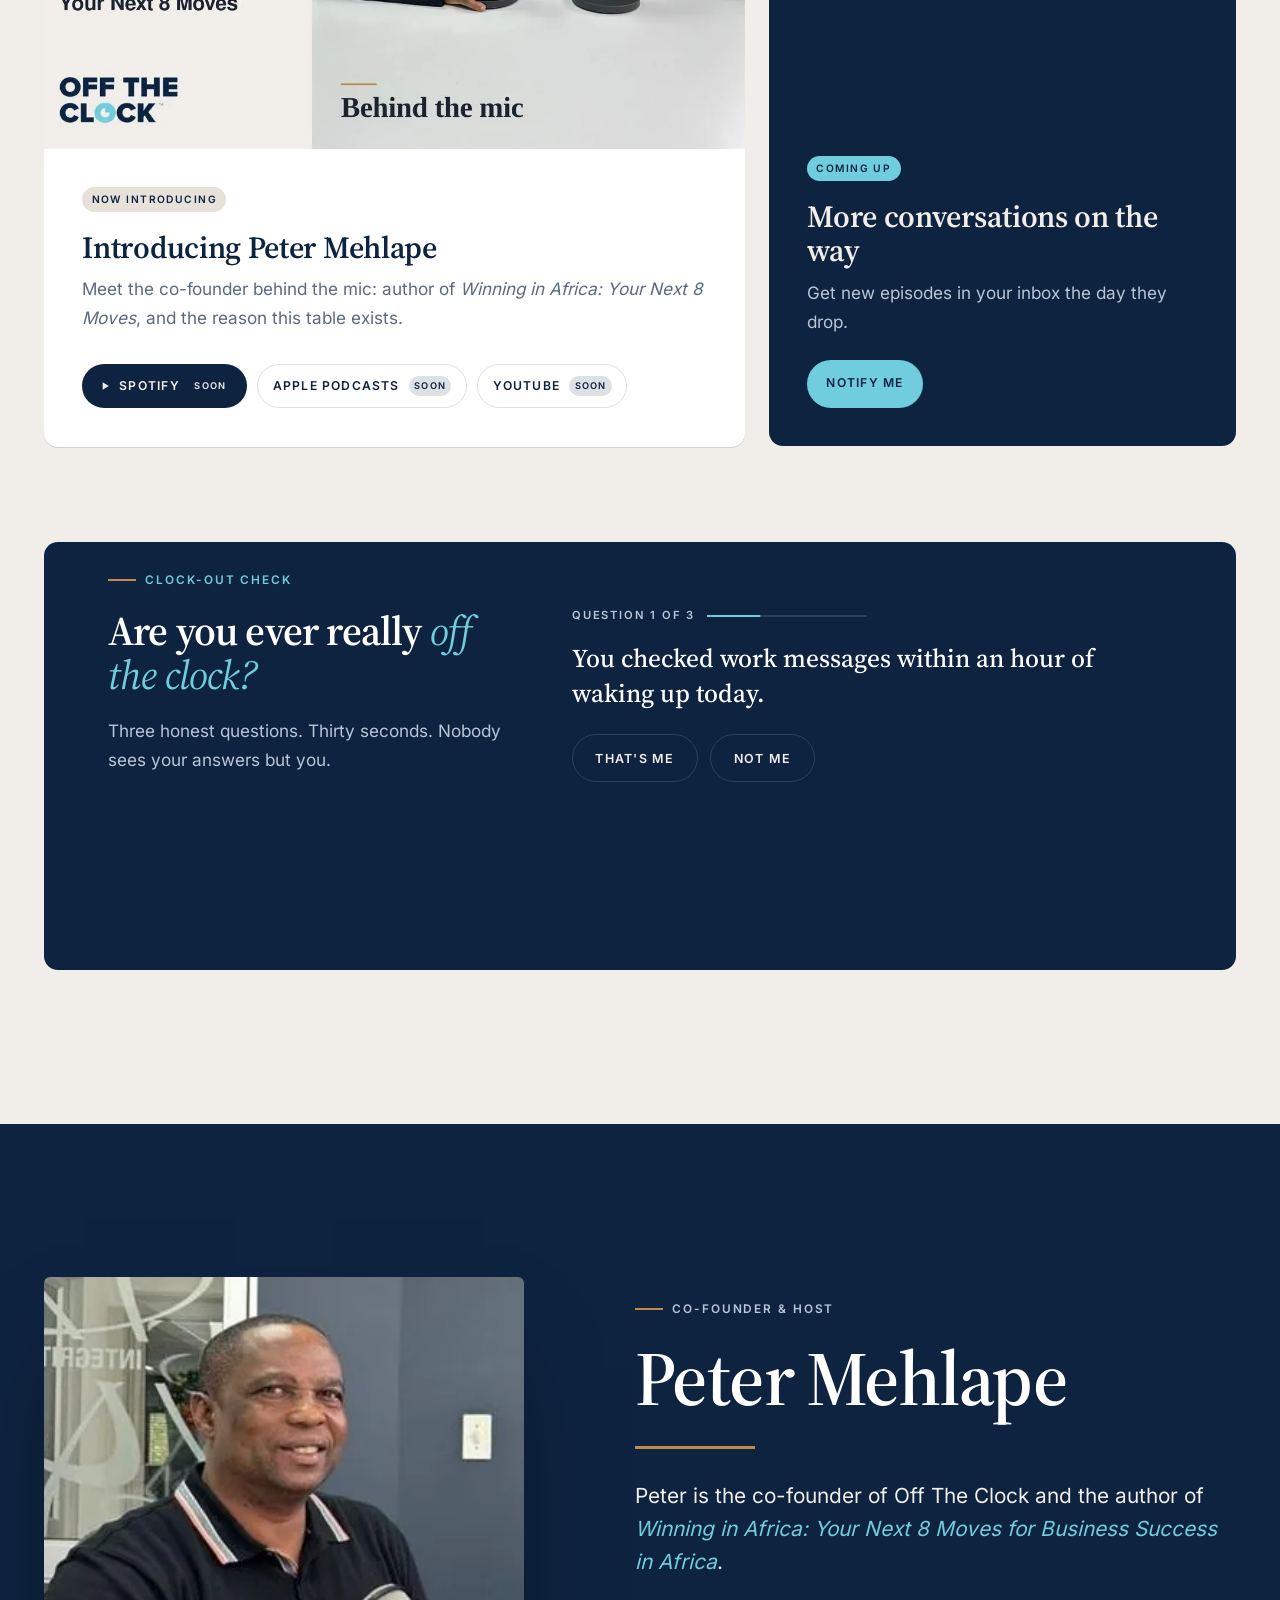
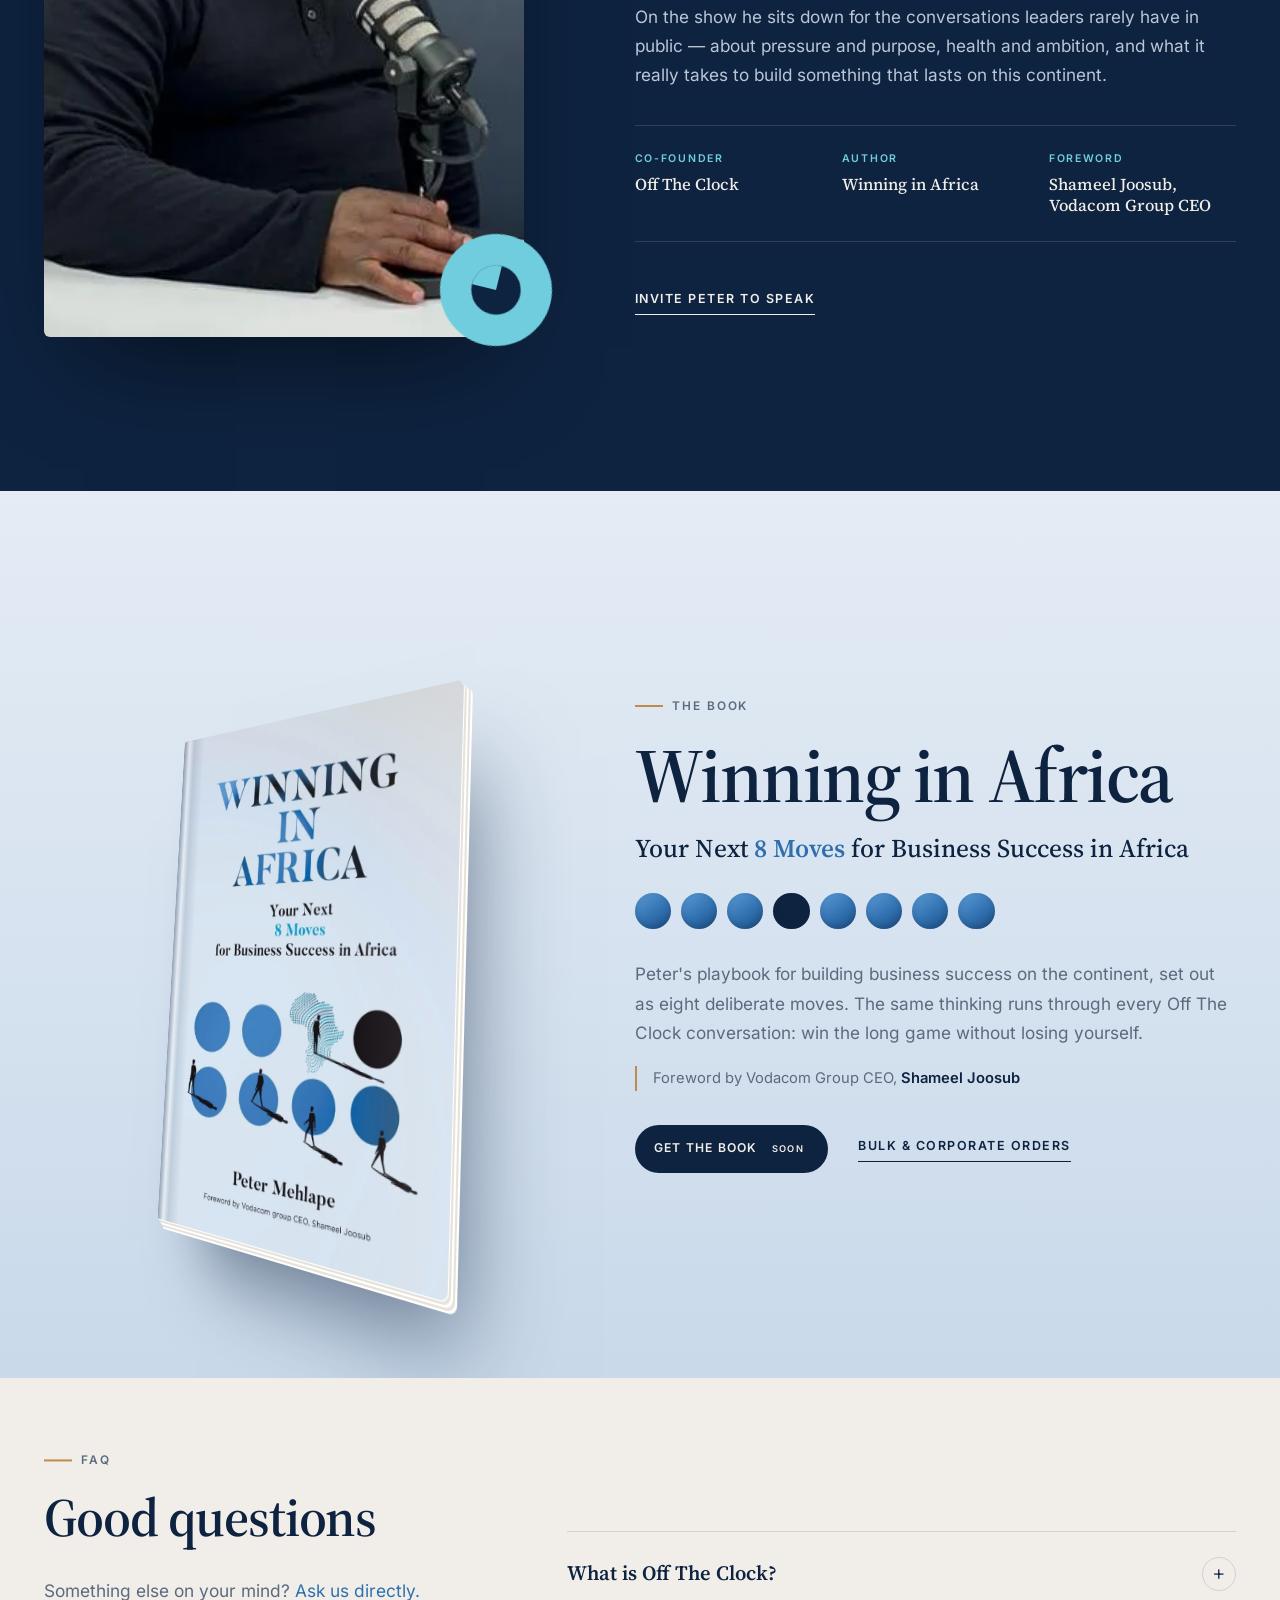
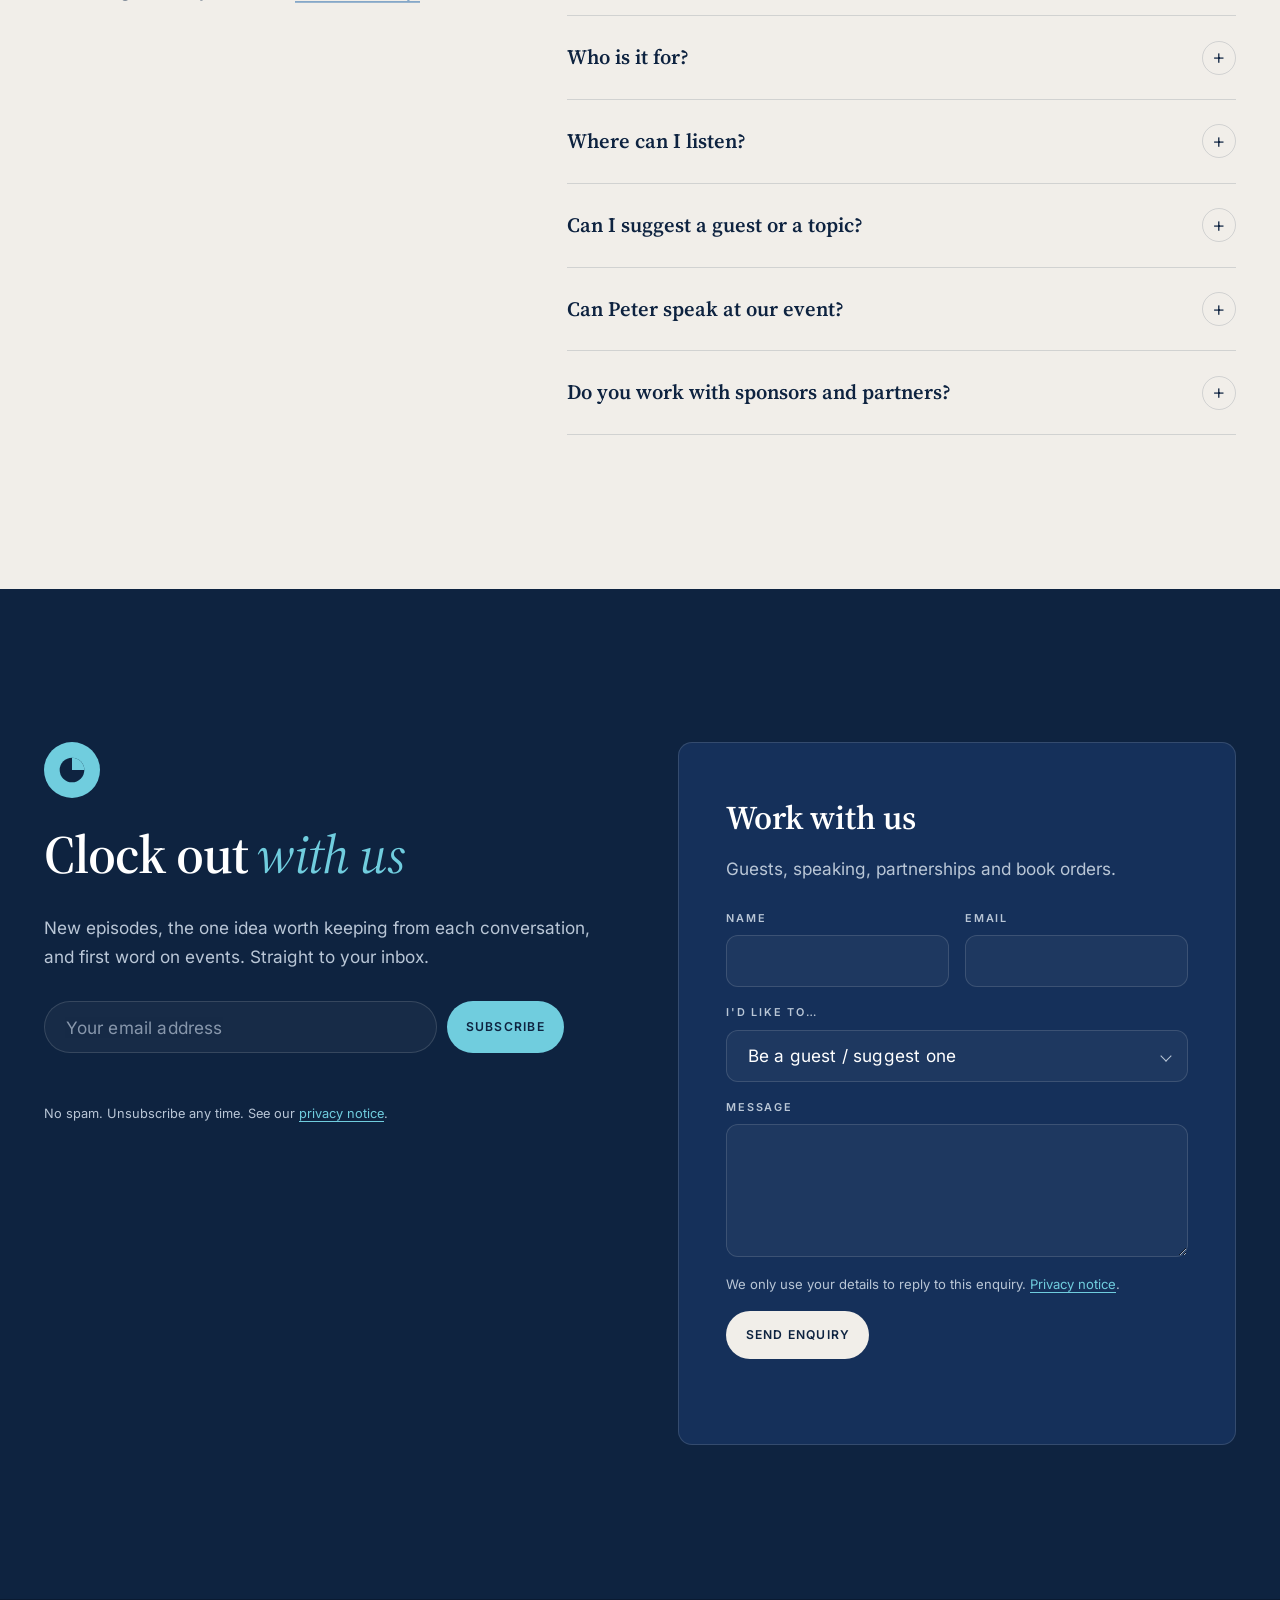
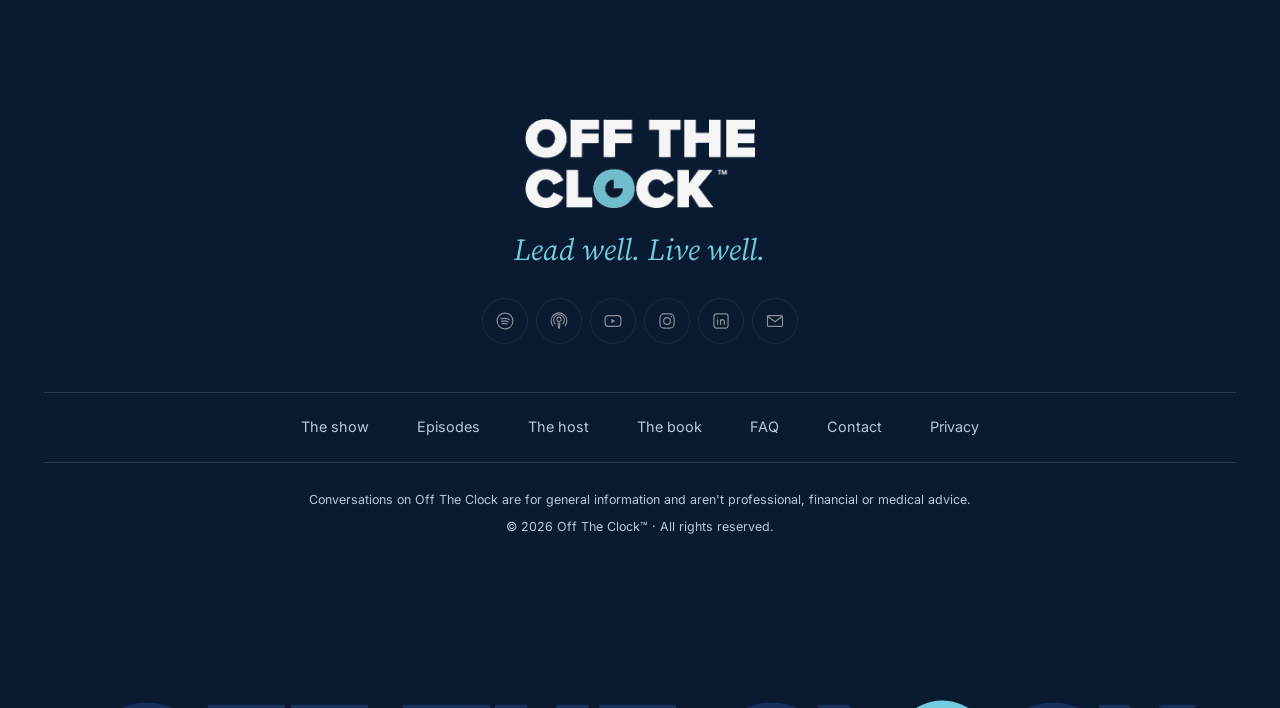
==== commit 6ed70e5f: "Fix-all pass: Lighthouse 93+/100/100/100, privacy page, Netlify forms Performance (mobile Lighthouse" ====
--- a/index.html
+++ b/index.html
@@ -160,7 +160,7 @@
         <span class="line"><em>off the clock.</em></span>
       </h1>
       <span class="rule" data-hero-rule></span>
-      <p class="hero__sub" data-hero-fade>Honest conversations about leading well and living well — the lessons that don't fit on an agenda, recorded after the meeting is over.</p>
+      <p class="hero__sub">Honest conversations about leading well and living well — the lessons that don't fit on an agenda, recorded after the meeting is over.</p>
       <div class="hero__actions" data-hero-fade>
         <a class="btn btn--sky" href="#episodes">
           <svg viewBox="0 0 24 24" aria-hidden="true"><path d="M8 5.5v13l10.5-6.5z"/></svg>
@@ -268,8 +268,8 @@
      ============================================================ -->
 <section class="marquee section--navy" aria-hidden="true">
   <div class="marquee__row" data-marquee>
-    <div class="marquee__set"><span>Leadership</span><svg class="clock"><use href="#clock"/></svg><span>Wellbeing</span><svg class="clock"><use href="#clock"/></svg><span>Integrity</span><svg class="clock"><use href="#clock"/></svg><span>Winning in Africa</span><svg class="clock"><use href="#clock"/></svg><span>Off the clock</span><svg class="clock"><use href="#clock"/></svg></div>
-    <div class="marquee__set"><span>Leadership</span><svg class="clock"><use href="#clock"/></svg><span>Wellbeing</span><svg class="clock"><use href="#clock"/></svg><span>Integrity</span><svg class="clock"><use href="#clock"/></svg><span>Winning in Africa</span><svg class="clock"><use href="#clock"/></svg><span>Off the clock</span><svg class="clock"><use href="#clock"/></svg></div>
+    <div class="marquee__set"><span data-w="Leadership"></span><svg class="clock"><use href="#clock"/></svg><span data-w="Wellbeing"></span><svg class="clock"><use href="#clock"/></svg><span data-w="Integrity"></span><svg class="clock"><use href="#clock"/></svg><span data-w="Winning in Africa"></span><svg class="clock"><use href="#clock"/></svg><span data-w="Off the clock"></span><svg class="clock"><use href="#clock"/></svg></div>
+    <div class="marquee__set"><span data-w="Leadership"></span><svg class="clock"><use href="#clock"/></svg><span data-w="Wellbeing"></span><svg class="clock"><use href="#clock"/></svg><span data-w="Integrity"></span><svg class="clock"><use href="#clock"/></svg><span data-w="Winning in Africa"></span><svg class="clock"><use href="#clock"/></svg><span data-w="Off the clock"></span><svg class="clock"><use href="#clock"/></svg></div>
   </div>
 </section>
 
@@ -289,27 +289,27 @@
     <div class="topics__viewport" tabindex="0" role="region" aria-label="Conversation topics (scroll sideways)" data-track-vp>
       <div class="topics__track" data-track>
         <article class="tcard tcard--navy">
-          <span class="tcard__num" aria-hidden="true">01</span>
+          <span class="tcard__num" data-n="01" aria-hidden="true"></span>
           <svg class="clock tcard__clock" viewBox="0 0 100 100"><circle class="clock__ring" cx="50" cy="50" r="50"/><circle class="clock__face" cx="50" cy="50" r="22"/><path class="clock__hand" data-hand d="M50 50V28A22 22 0 0 1 72 50Z"/></svg>
           <div class="tcard__body"><h3 class="tcard__label">Leading under pressure</h3><p class="tcard__meta">Decisions, accountability and staying steady when the stakes are high and the room is watching.</p></div>
         </article>
         <article class="tcard tcard--sky">
-          <span class="tcard__num" aria-hidden="true">02</span>
+          <span class="tcard__num" data-n="02" aria-hidden="true"></span>
           <svg class="clock tcard__clock" viewBox="0 0 100 100"><circle class="clock__ring" cx="50" cy="50" r="50"/><circle class="clock__face" cx="50" cy="50" r="22"/><path class="clock__hand" data-hand d="M50 50V28A22 22 0 0 1 72 50Z"/></svg>
           <div class="tcard__body"><h3 class="tcard__label">Wellbeing that lasts</h3><p class="tcard__meta">Energy, rest, health and boundaries — for people who look after everyone except themselves.</p></div>
         </article>
         <article class="tcard tcard--paper">
-          <span class="tcard__num" aria-hidden="true">03</span>
+          <span class="tcard__num" data-n="03" aria-hidden="true"></span>
           <svg class="clock tcard__clock" viewBox="0 0 100 100"><circle class="clock__ring" cx="50" cy="50" r="50"/><circle class="clock__face" cx="50" cy="50" r="22"/><path class="clock__hand" data-hand d="M50 50V28A22 22 0 0 1 72 50Z"/></svg>
           <div class="tcard__body"><h3 class="tcard__label">Winning in Africa</h3><p class="tcard__meta">Building businesses and careers on the continent — deliberately, one move at a time.</p></div>
         </article>
         <article class="tcard tcard--gold">
-          <span class="tcard__num" aria-hidden="true">04</span>
+          <span class="tcard__num" data-n="04" aria-hidden="true"></span>
           <svg class="clock tcard__clock" viewBox="0 0 100 100"><circle class="clock__ring" cx="50" cy="50" r="50"/><circle class="clock__face" cx="50" cy="50" r="22"/><path class="clock__hand" data-hand d="M50 50V28A22 22 0 0 1 72 50Z"/></svg>
           <div class="tcard__body"><h3 class="tcard__label">Culture &amp; teams</h3><p class="tcard__meta">Building teams people want to show up for — and keeping your word when it costs you.</p></div>
         </article>
         <article class="tcard tcard--ink">
-          <span class="tcard__num" aria-hidden="true">05</span>
+          <span class="tcard__num" data-n="05" aria-hidden="true"></span>
           <svg class="clock tcard__clock" viewBox="0 0 100 100"><circle class="clock__ring" cx="50" cy="50" r="50"/><circle class="clock__face" cx="50" cy="50" r="22"/><path class="clock__hand" data-hand d="M50 50V28A22 22 0 0 1 72 50Z"/></svg>
           <div class="tcard__body"><h3 class="tcard__label">Life off the clock</h3><p class="tcard__meta">Family, health and purpose — the parts of life that make the work worth doing.</p></div>
         </article>
@@ -468,19 +468,21 @@
       <svg class="clock contact__clock" aria-hidden="true"><use href="#clock"/></svg>
       <h2 class="h-display" data-split>Clock out <em>with us</em></h2>
       <p data-fade>New episodes, the one idea worth keeping from each conversation, and first word on events. Straight to your inbox.</p>
-      <form class="signup" data-signup data-fade action="#" method="post" novalidate>
+      <form class="signup" name="newsletter" data-signup data-fade action="#" method="post" novalidate data-netlify="true">
+        <input type="hidden" name="form-name" value="newsletter">
         <label class="sr" for="email">Email address</label>
         <input id="email" name="email" type="email" placeholder="Your email address" autocomplete="email" required>
         <button class="btn btn--sky" type="submit">Subscribe</button>
         <p class="signup__msg" data-signup-msg role="status"></p>
       </form>
-      <p class="fine" data-fade>No spam. Unsubscribe any time.</p>
+      <p class="fine" data-fade>No spam. Unsubscribe any time. See our <a href="privacy.html">privacy notice</a>.</p>
     </div>
 
     <div class="contact__form" data-fade>
       <h3>Work with us</h3>
       <p>Guests, speaking, partnerships and book orders.</p>
-      <form class="enquiry" data-enquiry action="#" method="post" novalidate>
+      <form class="enquiry" name="enquiry" data-enquiry action="#" method="post" novalidate data-netlify="true" netlify-honeypot="company">
+        <input type="hidden" name="form-name" value="enquiry">
         <div class="field">
           <label for="q-name">Name</label>
           <input id="q-name" name="name" type="text" autocomplete="name" required>
@@ -505,6 +507,7 @@
         </div>
         <!-- honeypot: humans never see or fill this -->
         <input class="hp" type="text" name="company" tabindex="-1" autocomplete="off" aria-hidden="true">
+        <p class="enquiry__consent">We only use your details to reply to this enquiry. <a href="privacy.html">Privacy notice</a>.</p>
         <button class="btn btn--light" type="submit">Send enquiry</button>
         <p class="signup__msg" data-enquiry-msg role="status"></p>
       </form>
@@ -531,22 +534,23 @@
     </ul>
   </div>
   <nav class="ftr__links wrap" aria-label="Footer" data-stagger>
-    <a href="#show">The show</a><a href="#episodes">Episodes</a><a href="#host">The host</a><a href="#book">The book</a><a href="#faq">FAQ</a><a href="#contact">Contact</a>
+    <a href="#show">The show</a><a href="#episodes">Episodes</a><a href="#host">The host</a><a href="#book">The book</a><a href="#faq">FAQ</a><a href="#contact">Contact</a><a href="privacy.html">Privacy</a>
   </nav>
   <div class="wrap ftr__base" data-fade>
     <p>Conversations on Off The Clock are for general information and aren't professional, financial or medical advice.</p>
     <p>© <span data-year>2026</span> Off The Clock™ · All rights reserved.</p>
   </div>
+  <!-- BACK TO TOP — floating button with scroll-progress ring -->
+  <a class="totop" href="#top" data-totop aria-label="Back to top">
+    <svg class="totop__ring" viewBox="0 0 48 48" aria-hidden="true"><circle cx="24" cy="24" r="22" class="totop__track"/><circle cx="24" cy="24" r="22" class="totop__bar" data-totop-bar pathLength="1"/></svg>
+    <svg class="totop__arrow" viewBox="0 0 24 24" aria-hidden="true"><path d="m6 15 6-6 6 6"/></svg>
+  </a>
   <div class="ftr__mark" aria-hidden="true">
-    <span data-footer-mark>Off the cl<svg class="clock ftr__o" viewBox="0 0 100 100"><circle class="clock__ring" cx="50" cy="50" r="50"/><circle class="clock__face" cx="50" cy="50" r="22"/><path class="clock__hand" data-footer-hand d="M50 50V28A22 22 0 0 1 72 50Z"/></svg>ck</span>
+    <span data-footer-mark><b data-t="Off the cl"></b><svg class="clock ftr__o" viewBox="0 0 100 100"><circle class="clock__ring" cx="50" cy="50" r="50"/><circle class="clock__face" cx="50" cy="50" r="22"/><path class="clock__hand" data-footer-hand d="M50 50V28A22 22 0 0 1 72 50Z"/></svg><b data-t="ck"></b></span>
   </div>
 </footer>
 
-<!-- BACK TO TOP — floating button with scroll-progress ring -->
-<a class="totop" href="#top" data-totop aria-label="Back to top">
-  <svg class="totop__ring" viewBox="0 0 48 48" aria-hidden="true"><circle cx="24" cy="24" r="22" class="totop__track"/><circle cx="24" cy="24" r="22" class="totop__bar" data-totop-bar pathLength="1"/></svg>
-  <svg class="totop__arrow" viewBox="0 0 24 24" aria-hidden="true"><path d="m6 15 6-6 6 6"/></svg>
-</a>
+
 
 <script src="js/vendor/gsap.min.js"></script>
 <script src="js/vendor/ScrollTrigger.min.js"></script>
--- a/css/styles.css
+++ b/css/styles.css
@@ -330,6 +330,8 @@
 }
 .marquee__set span:nth-of-type(odd) { color: var(--paper); }
 .marquee__set span:hover { color: var(--sky); }
+/* decorative words live in CSS content (data-w) so they aren't read or contrast-checked as page text */
+.marquee__set span::before { content: attr(data-w); }
 .marquee__set .clock { width: clamp(2rem, 5.2vw, 4.6rem); height: clamp(2rem, 5.2vw, 4.6rem); }
 
 /* 05 topics (pinned horizontal) */
@@ -347,6 +349,7 @@
 }
 .tcard::before { content: ""; position: absolute; width: 150%; aspect-ratio: 1; right: -75%; bottom: -75%; border-radius: 50%; border: 1px solid currentColor; opacity: .12; }
 .tcard::after { content: ""; position: absolute; width: 110%; aspect-ratio: 1; right: -55%; bottom: -55%; border-radius: 50%; border: 1px solid currentColor; opacity: .1; }
+.tcard__num::before { content: attr(data-n); } /* decorative: CSS content, not page text */
 .tcard__num { font-family: var(--f-brand); font-weight: 900; font-size: clamp(3.4rem, 6vw, 5rem); line-height: 1; letter-spacing: -.02em; color: var(--fg); opacity: .16; }
 .tcard__clock { position: absolute; top: clamp(22px, 3vw, 36px); right: clamp(22px, 3vw, 36px); width: clamp(60px, 7vw, 84px); height: auto; }
 .tcard__body { position: relative; z-index: 1; }
@@ -497,6 +500,8 @@
 .enquiry textarea { padding: 14px 1.2em; min-height: 128px; resize: vertical; line-height: 1.5; }
 .enquiry .btn { grid-column: 1 / -1; justify-self: start; }
 .enquiry .signup__msg { grid-column: 1 / -1; margin: 0; }
+.enquiry__consent { grid-column: 1 / -1; margin: 0; font-size: .82rem; color: var(--mist); }
+.enquiry__consent a, .fine a { color: var(--sky); border-bottom: 1px solid currentColor; }
 .hp { position: absolute; left: -9999px; width: 1px; height: 1px; opacity: 0; }
 
 /* 11 footer */
@@ -520,6 +525,8 @@
   font-family: var(--f-brand); font-weight: 900; text-transform: uppercase; font-size: clamp(2.2rem, 10.6vw, 15rem); line-height: .82; letter-spacing: -.035em;
   color: var(--navy-2);
 }
+.ftr__mark b { font-weight: inherit; }
+.ftr__mark b::before { content: attr(data-t); } /* decorative wordmark: CSS content, not page text */
 .ftr__o { width: .74em; height: .74em; margin: 0 .03em 0 .02em; --clock-face: var(--navy-3); }
 
 /* back to top */
@@ -536,6 +543,32 @@
 .totop__bar { stroke: var(--sky); stroke-width: 2; stroke-dasharray: 1; stroke-dashoffset: 1; stroke-linecap: round; }
 .totop__arrow { width: 20px; height: 20px; stroke-width: 1.6; }
 .menu-open .totop { opacity: 0; pointer-events: none; }
+
+/* 12 · SUB-PAGES (privacy.html, 404.html) — no JS, always static ---------- */
+.page { background: var(--paper); }
+.page__hdr { display: flex; align-items: center; justify-content: space-between; gap: 20px; padding: 20px var(--gutter); background: var(--navy); }
+.page__hdr img { height: 38px; width: auto; }
+.legal { max-width: 760px; padding-block: clamp(56px, 8vw, 104px); color: var(--ink); }
+.legal .h-display { color: var(--navy); }
+.legal h2 { font-family: var(--f-display); font-weight: 600; font-size: clamp(1.3rem, 2vw, 1.6rem); color: var(--navy); margin: 2.2em 0 .6em; line-height: 1.2; }
+.legal p, .legal li { color: var(--slate); }
+.legal .lead { color: var(--navy); }
+.legal ul { padding-left: 1.2em; margin: 0 0 1.1em; }
+.legal li { margin-bottom: .5em; }
+.legal li strong, .legal p strong { color: var(--navy); font-weight: 600; }
+.legal__meta { font-size: .85rem; }
+.legal__todo { margin: 0 0 32px; padding: 16px 20px; border-radius: 10px; border: 1px dashed var(--gold); background: var(--white); color: var(--navy); font-size: .92rem; }
+[data-fill] { background: rgba(192, 138, 76, .16); color: var(--navy); padding: 0 .25em; border-radius: 3px; }
+.legal__back { margin-top: 48px; }
+.page__ftr { padding: 24px var(--gutter); text-align: center; font-size: .8rem; color: var(--mist); background: var(--navy-3); }
+.page__ftr p { margin: 0; }
+.page--404 { background: var(--navy); color: var(--paper); }
+.notfound { min-height: 100svh; display: grid; place-content: center; justify-items: center; text-align: center; gap: 4px; padding: 40px var(--gutter); max-width: 640px; margin-inline: auto; }
+.notfound__clock { width: 88px; height: 88px; margin-bottom: 28px; }
+.notfound .eyebrow::before { display: none; }
+.notfound p { color: var(--mist); }
+.page--404 .h-display em { color: var(--sky); }
+.notfound .btn { margin-top: 18px; }
 
 /* RESPONSIVE ------------------------------------------------------------- */
 @media (min-width: 1600px) {
